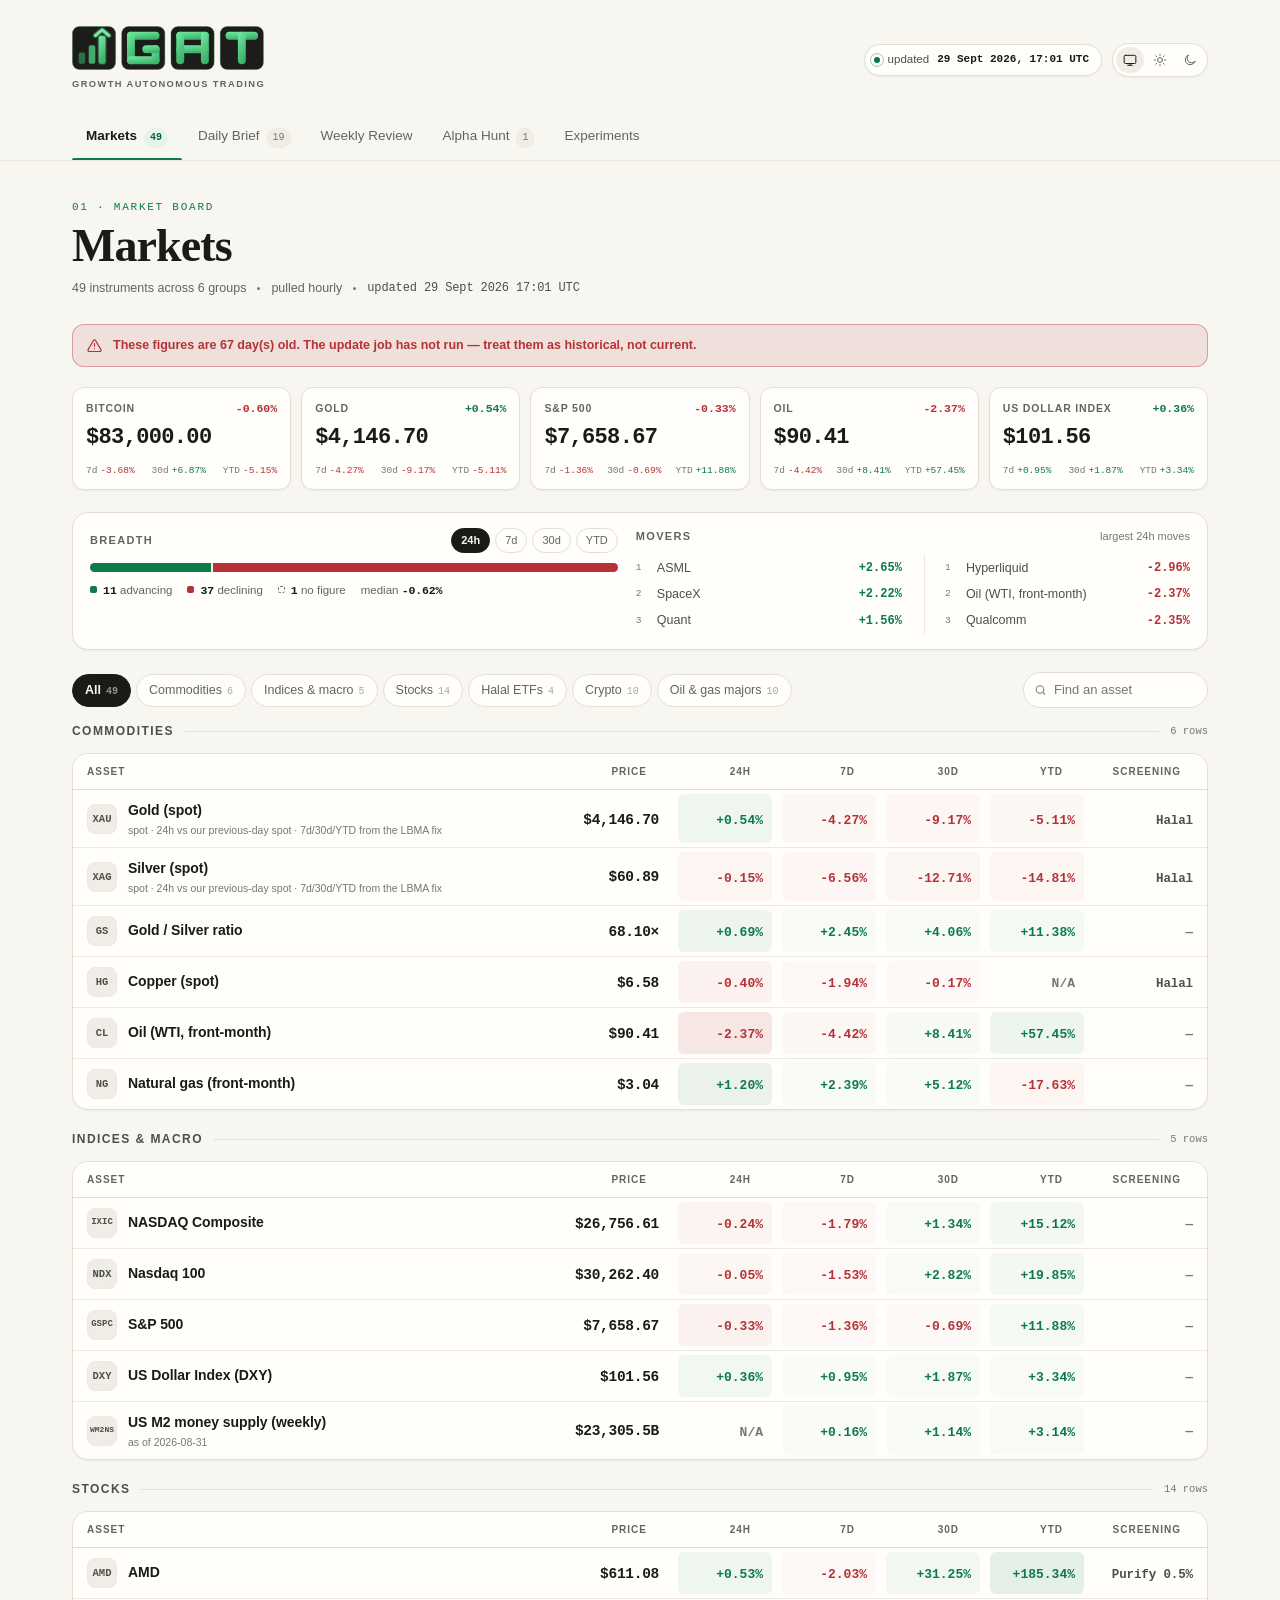
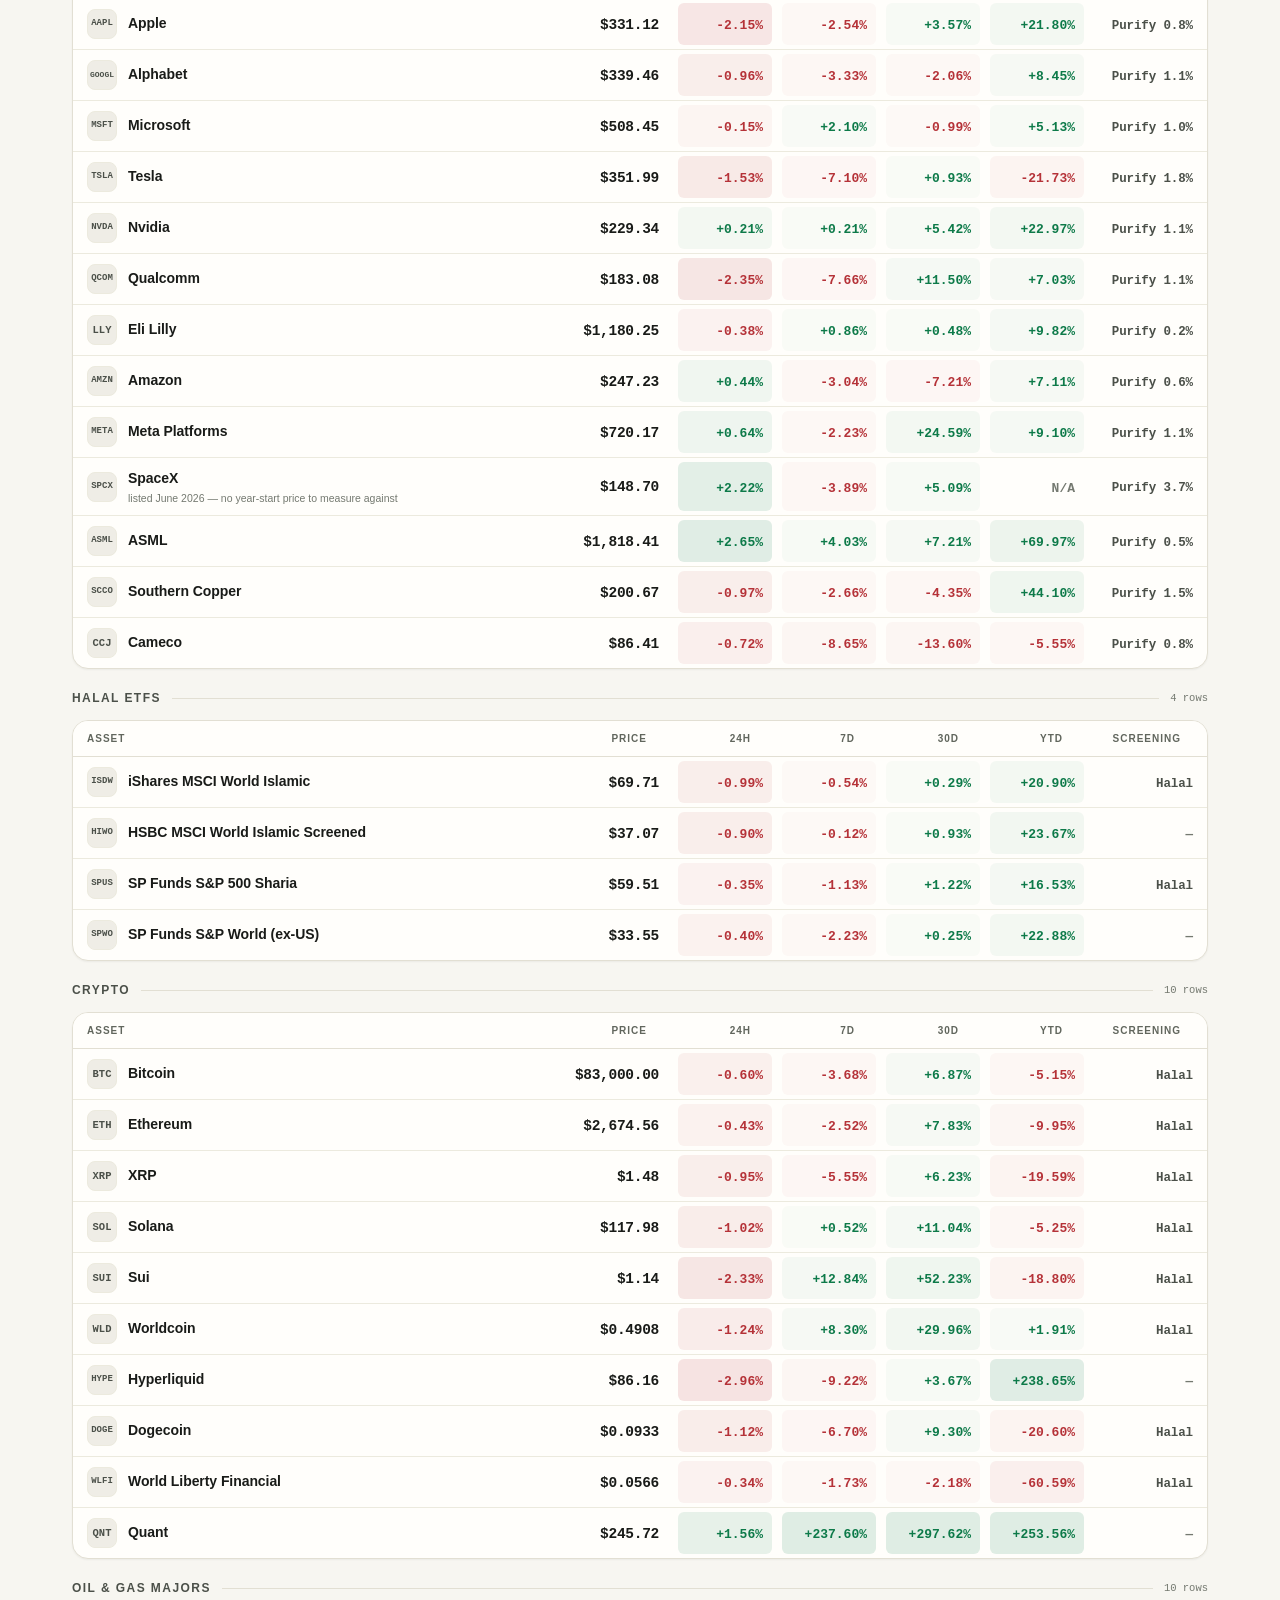
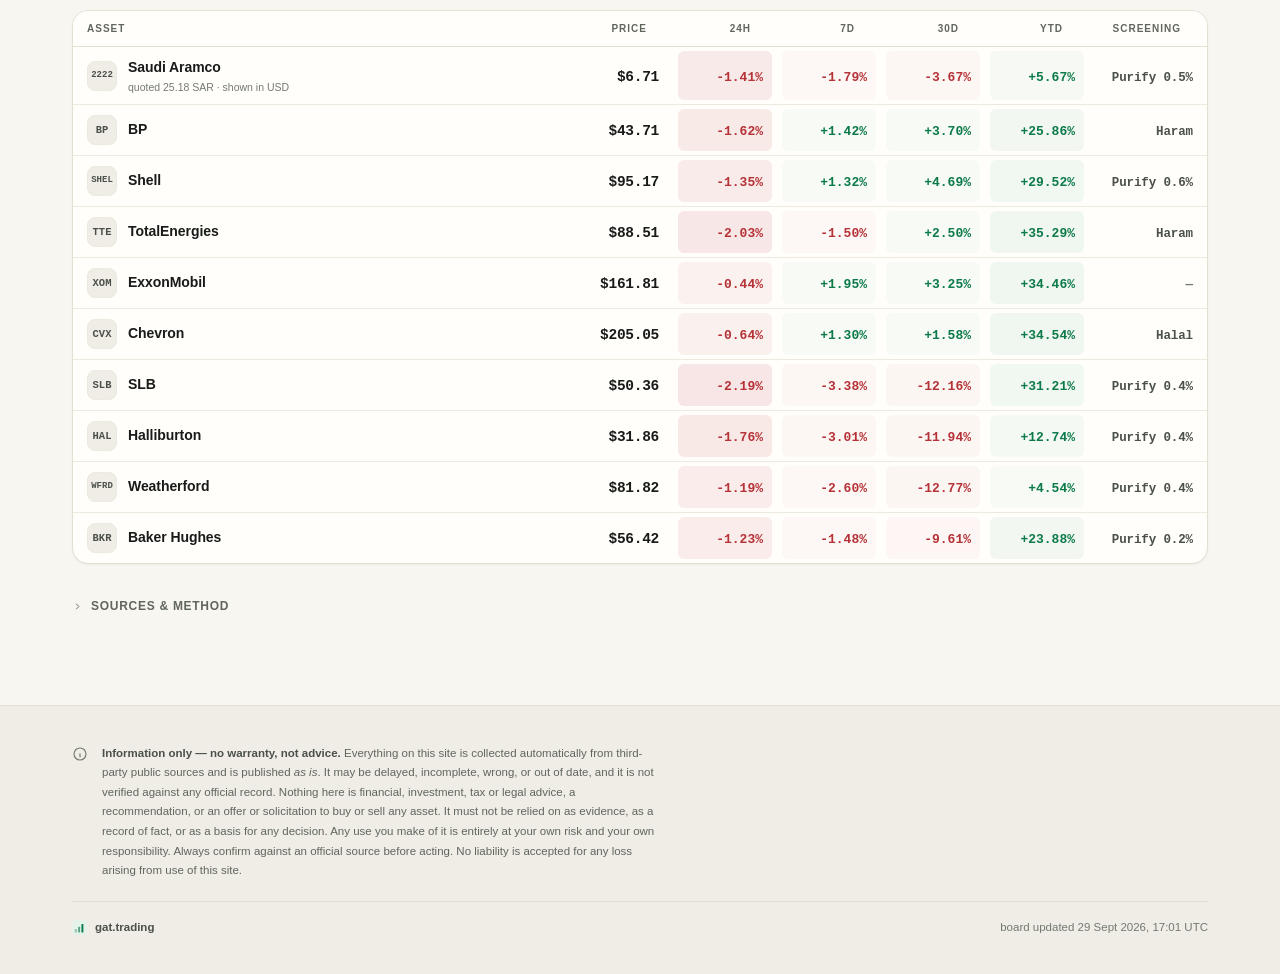
==== index.html @ 2ac8aca0 "markets notes: fund-row bullet served from the screening document; app.js v24" ====
<!doctype html>
<html lang="en">
<head>
<meta charset="utf-8">
<meta name="viewport" content="width=device-width, initial-scale=1, viewport-fit=cover">
<title>gat.trading — Growth Autonomous Trading</title>
<meta name="description" content="Asset prices updated hourly, a daily market brief, a weekly review, a counted alpha hunt, and two paper-money experiments watched weekly.">
<meta name="color-scheme" content="light dark">
<meta name="theme-color" content="#f7f6f1" media="(prefers-color-scheme: light)">
<meta name="theme-color" content="#0b0d0c" media="(prefers-color-scheme: dark)">
<meta name="apple-mobile-web-app-capable" content="yes">
<meta name="apple-mobile-web-app-title" content="gat.trading">
<meta name="apple-mobile-web-app-status-bar-style" content="black-translucent">
<link rel="icon" href="data:image/svg+xml,<svg xmlns='http://www.w3.org/2000/svg' viewBox='0 0 100 100'><rect width='100' height='100' rx='22' fill='%230d7a4a'/><rect x='20' y='58' width='14' height='26' rx='4' fill='white' opacity='.45'/><rect x='43' y='42' width='14' height='42' rx='4' fill='white' opacity='.7'/><rect x='66' y='24' width='14' height='60' rx='4' fill='white'/></svg>">
<link rel="stylesheet" href="assets/style.css?v=21">
</head>
<body>

<header class="mast shell">
  <div class="mastrow">
    <div class="lockup">
    <!-- GAT mark. Inline SVG so it stays sharp at any density and adds no request. -->
    <svg class="logo" viewBox="0 0 436 100" role="img" aria-label="GAT" focusable="false">
      <defs>
        <linearGradient id="gatg" x1="0" y1="0" x2="0.35" y2="1">
          <stop offset="0"   stop-color="#74EBA1"/>
          <stop offset="1"   stop-color="#3CB16A"/>
        </linearGradient>
        <filter id="gatglow" x="-60%" y="-60%" width="220%" height="220%">
          <feGaussianBlur stdDeviation="2.6" result="b"/>
          <feMerge><feMergeNode in="b"/><feMergeNode in="SourceGraphic"/></feMerge>
        </filter>
      </defs>

      <!-- tile 1 — ascending bars breaking out -->
      <g transform="translate(0,0)">
        <rect class="tile" x="1" y="1" width="98" height="98" rx="16"/>
        <rect x="15" y="60" width="15" height="26" rx="4" fill="#2E6E47"/>
        <rect x="38" y="44" width="15" height="42" rx="4" fill="#43A96C"/>
        <rect x="61" y="23" width="15" height="63" rx="4" fill="url(#gatg)" filter="url(#gatglow)"/>
        <path d="M53 22 L68.5 8.5 L84 22" fill="none" stroke="#74EBA1" stroke-width="6.5"
              stroke-linecap="round" stroke-linejoin="round" filter="url(#gatglow)"/>
      </g>

      <!-- G -->
      <g transform="translate(112,0)" fill="url(#gatg)">
        <rect class="tile" x="1" y="1" width="98" height="98" rx="16"/>
        <rect x="13" y="13" width="74" height="18" rx="9"/>
        <rect x="13" y="13" width="18" height="74" rx="9"/>
        <rect x="13" y="69" width="74" height="18" rx="9"/>
        <rect x="69" y="44" width="18" height="43" rx="9"/>
        <rect x="48" y="44" width="39" height="18" rx="9"/>
      </g>

      <!-- A -->
      <g transform="translate(224,0)" fill="url(#gatg)">
        <rect class="tile" x="1" y="1" width="98" height="98" rx="16"/>
        <rect x="13" y="13" width="74" height="18" rx="9"/>
        <rect x="13" y="44" width="74" height="18" rx="9"/>
        <rect x="13" y="13" width="18" height="74" rx="9"/>
        <rect x="69" y="13" width="18" height="74" rx="9"/>
      </g>

      <!-- T -->
      <g transform="translate(336,0)" fill="url(#gatg)">
        <rect class="tile" x="1" y="1" width="98" height="98" rx="16"/>
        <rect x="13" y="13" width="74" height="18" rx="9"/>
        <rect x="41" y="13" width="18" height="74" rx="9"/>
      </g>
    </svg>
      <div class="tagline">Growth Autonomous Trading</div>
    </div>
    <div class="mastright">
      <div class="folio"><span class="pulse"></span><span class="fl-x">updated</span> <b id="folio">loading…</b></div>
      <div class="themer" role="group" aria-label="Colour theme">
        <button id="th-auto" aria-pressed="true" title="Match system">
          <svg viewBox="0 0 24 24"><rect x="2" y="4" width="20" height="14" rx="2"/><path d="M8 21h8M12 18v3"/></svg><span class="sr">Automatic</span></button>
        <button id="th-light" aria-pressed="false" title="Light">
          <svg viewBox="0 0 24 24"><circle cx="12" cy="12" r="4.2"/><path d="M12 2v2M12 20v2M4.9 4.9l1.4 1.4M17.7 17.7l1.4 1.4M2 12h2M20 12h2M4.9 19.1l1.4-1.4M17.7 6.3l1.4-1.4"/></svg><span class="sr">Light</span></button>
        <button id="th-dark" aria-pressed="false" title="Dark">
          <svg viewBox="0 0 24 24"><path d="M20.5 14.6A8.6 8.6 0 1 1 9.4 3.5a6.9 6.9 0 0 0 11.1 11.1Z"/></svg><span class="sr">Dark</span></button>
      </div>
    </div>
  </div>
</header>

<div class="navwrap">
  <nav class="shell tabs" role="tablist" aria-label="Sections">
    <span class="ink" aria-hidden="true"></span>
    <button class="tab" role="tab" aria-selected="true"  aria-controls="p-markets" data-p="markets" id="tab-markets">Markets <span class="k" id="k-markets"></span></button>
    <button class="tab" role="tab" aria-selected="false" aria-controls="p-brief"   data-p="brief"   id="tab-brief">Daily Brief <span class="k" id="k-brief"></span></button>
    <button class="tab" role="tab" aria-selected="false" aria-controls="p-weekly"  data-p="weekly"  id="tab-weekly">Weekly Review <span class="k" id="k-weekly"></span></button>
    <button class="tab" role="tab" aria-selected="false" aria-controls="p-alpha"   data-p="alpha"   id="tab-alpha">Alpha Hunt <span class="k" id="k-alpha"></span></button>
    <button class="tab" role="tab" aria-selected="false" aria-controls="p-experiments" data-p="experiments" id="tab-experiments">Experiments <span class="k" id="k-experiments"></span></button>
  </nav>
</div>

<main class="shell">

  <!-- ============ MARKETS ============ -->
  <section class="panel on" id="p-markets" role="tabpanel" aria-labelledby="tab-markets" tabindex="0">
    <div class="phead">
      <div class="no">01 · MARKET BOARD</div>
      <h1>Markets</h1>
      <div class="psub" id="mk-sub"></div>
    </div>
    <div id="status" class="status">Loading market data…</div>
    <div id="mk-vintage"></div>
    <div class="tape" id="mk-tape"></div>
    <div id="mk-breadth"></div>
    <div class="controls" id="mk-controls"></div>
    <div id="mk-tables"></div>

    <details class="notes">
      <summary><svg viewBox="0 0 24 24"><path d="m9 6 6 6-6 6"/></svg>Sources &amp; method</summary>
      <div class="nbody">
      <ul>
        <li><b>How it works.</b> Prices are pulled every hour by a scheduled job and stored. This page reads that stored file — it never calls a price API itself, so it costs nothing to visit and behaves the same at any level of traffic.</li>
        <li><b>Crypto</b> — CoinGecko. <b>Equities, ETFs, indices, DXY, oil &amp; gas</b> — Yahoo Finance; London-listed funds are quoted from their USD lines. <b>Gold, silver, copper</b> — live spot, with gold and silver history from the LBMA official benchmark fixes. <b>US M2</b> — the St.&nbsp;Louis Fed (FRED).</li>
        <li><b>Oil and natural gas</b> are front-month futures. There is no free spot feed for either, and the front-month contract is the price the market actually quotes.</li>
        <li><b>US M2</b> is published weekly and in arrears, so its date is older than the rest of the table and it has no 24h figure. Its changes are measured from the publication date, not from today.</li>
        <li><b>N/A</b> means a figure genuinely cannot be computed yet — not zero. Copper has no free spot history, so its changes fill in as days accumulate. SpaceX listed in June 2026, so it has no year-start price to measure against.</li>
        <li>Percentages come from each source's own history where it exists, so a missed day never distorts a number.</li>
      </ul>
      </div>
    </details>
  </section>

  <!-- ============ DAILY BRIEF ============ -->
  <section class="panel" id="p-brief" role="tabpanel" aria-labelledby="tab-brief" tabindex="0">
    <div class="phead">
      <div class="no">02 · EDITED FOR CONSEQUENCE</div>
      <h1>Daily Brief</h1>
      <div class="psub" id="br-sub"></div>
    </div>
    <div id="briefstatus" class="status">Loading brief…</div>
    <div id="br-stale"></div>
    <div id="br-empty"></div>
    <div id="br-main" hidden>
      <article class="feature" id="br-feature"></article>
      <div class="bgrid">
        <aside class="toc" id="br-toc" aria-label="Sections in this brief"></aside>
        <div id="br-body"></div>
      </div>
    </div>
  </section>

  <!-- ============ WEEKLY REVIEW ============ -->
  <section class="panel" id="p-weekly" role="tabpanel" aria-labelledby="tab-weekly" tabindex="0">
    <div class="phead">
      <div class="no">03 · FROZEN BEFORE, SCORED AFTER</div>
      <h1>Weekly Review</h1>
      <div class="psub" id="wk-sub"></div>
    </div>
    <div id="weeklystatus" class="status">Loading weekly review…</div>
    <div id="wk-notice"></div>
    <div id="wk-empty"></div>
    <div id="wk-mflow-alt"></div>
    <div id="wk-main" hidden>
      <div id="wk-lede"></div>
      <div id="wk-mflow"></div>
      <div class="stitle"><h2>The record</h2><span class="rule"></span><span class="tag">scored by script, never by hand</span></div>
      <div class="record" id="wk-record"></div>
      <div id="wk-calflag"></div>
      <div class="stitle"><h2>Seven instruments</h2><span class="rule"></span><span class="tag" id="wk-astag"></span></div>
      <div class="acards" id="wk-cards"></div>
      <div id="wk-coh"></div>
      <section class="legend">
        <h2>The seven states</h2>
        <div class="legrows" id="wk-legend"></div>
        <p class="legfoot">These describe the market's state, not a portfolio position. Every number on this tab is produced by a deterministic script from frozen, backtested parameters; the written commentary explains those numbers and may never change them. Forecasts are stored before the period they cover and scored after it by script — the record above includes every call, and a declined read is never free.</p>
      </section>
    </div>
  </section>

  <!-- ============ ALPHA HUNT ============ -->
  <section class="panel" id="p-alpha" role="tabpanel" aria-labelledby="tab-alpha" tabindex="0">
    <div class="phead">
      <div class="no">04 · APPEND-ONLY REGISTER</div>
      <h1>Alpha Hunt</h1>
      <div class="psub" id="al-sub"></div>
    </div>
    <div id="alphastatus" class="status">Loading alpha hunt…</div>
    <div id="al-stale"></div>
    <div id="al-empty-state"></div>
    <div id="al-main" hidden>
      <div class="stitle"><h2>The count</h2><span class="rule"></span><span class="tag">counts, never rates</span></div>
      <div class="ledger" id="al-ledger"></div>
      <div id="al-statement"></div>
      <div id="al-empty"></div>
      <div id="al-calls"></div>
      <div class="stitle"><h2>How the hunt works</h2><span class="rule"></span></div>
      <div class="principles">
        <div class="pr">
          <h4><svg viewBox="0 0 24 24"><path d="M12 3 3 7.5v5c0 4.6 3.8 8.4 9 9.5 5.2-1.1 9-4.9 9-9.5v-5Z"/><path d="m9 12 2 2 4-4"/></svg>One way to be wrong</h4>
          <p>A call is a disagreement with a stated, cited consensus — and it is born with the one observable that would prove it wrong, written down before anyone knows the answer.</p>
        </div>
        <div class="pr">
          <h4><svg viewBox="0 0 24 24"><path d="M4 5h11l5 5v9a1 1 0 0 1-1 1H4a1 1 0 0 1-1-1V6a1 1 0 0 1 1-1Z"/><path d="M14 5v5h5M7 14h8M7 17h5"/></svg>Never edited</h4>
          <p>Reviews append to the trail every week; a published call's consensus, disagreement, kill condition and arrival marker are never edited. Status judges the idea, not the price: a call can strengthen while its instrument falls.</p>
        </div>
        <div class="pr">
          <h4><svg viewBox="0 0 24 24"><path d="M5 20V9M12 20V4M19 20v-7"/><path d="M3 20h18"/></svg>Counts, never rates</h4>
          <p>With a handful of calls a year, a quoted accuracy figure would be noise wearing a uniform — so this tab refuses to print one. The record above is counts, never rates, by design. No percentage appears here.</p>
        </div>
      </div>
      <section class="legend">
        <h2>The five statuses</h2>
        <div class="legrows" id="al-legend"></div>
      </section>
    </div>
  </section>

  <!-- ============ EXPERIMENTS ============ -->
  <section class="panel" id="p-experiments" role="tabpanel" aria-labelledby="tab-experiments" tabindex="0">
    <div class="phead">
      <div class="no">05 · TWO EXPERIMENTS, WATCHED WEEKLY</div>
      <h1>Experiments</h1>
      <div class="psub" id="ex-sub"></div>
    </div>

    <div class="xtabs" role="tablist" aria-label="Experiments sections">
      <button class="xtab" role="tab" aria-selected="true"  data-x="status">Status</button>
      <button class="xtab" role="tab" aria-selected="false" data-x="mgat">MGAT Alpha — Weekly</button>
      <button class="xtab" role="tab" aria-selected="false" data-x="hades">Hades Trading — Weekly</button>
    </div>

    <div class="xpane on" id="x-status" role="tabpanel">
      <p class="xintro">Two paper-money experiments, run unattended. This sub-tab is a glance, not a
      report — the weekly sub-tabs carry the detail.</p>
      <div id="exstatus" class="status">Loading status…</div>
      <div id="ex-status-stale"></div>
      <div id="ex-status-empty"></div>
      <div id="ex-status-cards" class="exgrid"></div>
      <div id="ex-status-note"></div>
    </div>

    <div class="xpane" id="x-mgat" role="tabpanel">
      <div id="exmgatstatus" class="status">Loading weekly…</div>
      <div id="ex-mgat-stale"></div>
      <div id="ex-mgat-empty"></div>
      <div id="ex-mgat-main" hidden></div>
    </div>

    <div class="xpane" id="x-hades" role="tabpanel">
      <div id="exhadesstatus" class="status">Loading weekly…</div>
      <div id="ex-hades-stale"></div>
      <div id="ex-hades-empty"></div>
      <div id="ex-hades-main" hidden></div>
    </div>
  </section>

</main>

<footer>
  <div class="shell footin">
    <div class="discl">
      <svg viewBox="0 0 24 24"><circle cx="12" cy="12" r="9"/><path d="M12 8h.01M11 12h1v4h1"/></svg>
      <p class="disclaimer">
        <b>Information only — no warranty, not advice.</b>
        Everything on this site is collected automatically from third-party public sources and is
        published <i>as is</i>. It may be delayed, incomplete, wrong, or out of date, and it is not
        verified against any official record. Nothing here is financial, investment, tax or legal
        advice, a recommendation, or an offer or solicitation to buy or sell any asset. It must not
        be relied on as evidence, as a record of fact, or as a basis for any decision. Any use you
        make of it is entirely at your own risk and your own responsibility. Always confirm against
        an official source before acting. No liability is accepted for any loss arising from use of
        this site.
      </p>
    </div>
    <div class="footline">
      <span class="b">
        <svg viewBox="0 0 100 100"><rect width="100" height="100" rx="24" fill="var(--wash)"/><rect x="19" y="60" width="13" height="24" rx="4" fill="var(--brand)" opacity=".4"/><rect x="41" y="45" width="13" height="39" rx="4" fill="var(--brand)" opacity=".65"/><rect x="63" y="26" width="13" height="58" rx="4" fill="var(--brand)"/></svg>
        gat.trading
      </span>
      <span id="foot-meta"></span>
    </div>
  </div>
</footer>

<script src="assets/app.js?v=24"></script>
</body>
</html>
---- assets/style.css ----
/* ============================================================
   gat.trading — stylesheet (Fable redesign, applied 2026-08-22)
   System fonts, inline SVG, no network. Warm ledger paper in light,
   deep green-black in dark; the theme switch on the masthead adds a
   data-theme attribute on <html>, otherwise the system setting rules.
   ============================================================ */

:root {
  color-scheme: light dark;
  --sans: ui-sans-serif, -apple-system, BlinkMacSystemFont, "Segoe UI", Inter, "Helvetica Neue", Arial, sans-serif;
  --serif: "Iowan Old Style", Charter, "Palatino Linotype", Palatino, Georgia, "Source Serif 4", serif;
  --mono: ui-monospace, "SF Mono", "JetBrains Mono", Menlo, Consolas, monospace;

  /* light — warm ledger paper */
  --bg: #f7f6f1;
  --bg2: #efede6;
  --card: #fffefb;
  --card2: #faf9f4;
  --line: #e2dfd3;
  --hair: #eceade;
  --ink: #191b18;
  --ink2: #4b5049;
  --mut: #61665d;
  --faint: #747970;

  --brand: #0d7a4a;
  --brand2: #0a5e39;
  --wash: #e6f3eb;

  --up: #0d7a49;   --upw: rgba(13,122,73,.11);
  --dn: #b53238;   --dnw: rgba(181,50,56,.11);
  --amber: #99650f; --amberw: #f6edd9;
  --violet: #5a4bad; --violetw: #eeebf9;
  --blue: #1f5f9e;  --bluew: #e6f0f9;
  --gold: #8a6a12;  --goldw: #f7f0d8;

  --sh1: 0 1px 2px rgba(25,27,24,.05);
  --sh2: 0 2px 5px rgba(25,27,24,.05), 0 12px 30px -16px rgba(25,27,24,.18);

  --rs: 8px; --rm: 12px; --rl: 16px;
  --pad: clamp(16px, 4vw, 32px);
  --shell: 1200px;
}

@media (prefers-color-scheme: dark) {
  :root:not([data-theme="light"]) {
    --bg: #0b0d0c; --bg2: #0f1210; --card: #141816; --card2: #181c1a;
    --line: #262b27; --hair: #1d221f;
    --ink: #e8ece9; --ink2: #b3bab4; --mut: #8e968f; --faint: #7c847d;
    --brand: #55d896; --brand2: #7ce4b1; --wash: rgba(85,216,150,.12);
    --up: #4bd894; --upw: rgba(75,216,148,.13);
    --dn: #ff7c81; --dnw: rgba(255,124,129,.13);
    --amber: #f0b565; --amberw: rgba(240,181,101,.13);
    --violet: #a99cf5; --violetw: rgba(169,156,245,.13);
    --blue: #74b6f0; --bluew: rgba(116,182,240,.13);
    --gold: #e3c268; --goldw: rgba(227,194,104,.13);
    --sh1: 0 1px 2px rgba(0,0,0,.4);
    --sh2: 0 2px 5px rgba(0,0,0,.35), 0 14px 34px -18px rgba(0,0,0,.75);
  }
}
:root[data-theme="dark"] {
  --bg: #0b0d0c; --bg2: #0f1210; --card: #141816; --card2: #181c1a;
  --line: #262b27; --hair: #1d221f;
  --ink: #e8ece9; --ink2: #b3bab4; --mut: #8e968f; --faint: #7c847d;
  --brand: #55d896; --brand2: #7ce4b1; --wash: rgba(85,216,150,.12);
  --up: #4bd894; --upw: rgba(75,216,148,.13);
  --dn: #ff7c81; --dnw: rgba(255,124,129,.13);
  --amber: #f0b565; --amberw: rgba(240,181,101,.13);
  --violet: #a99cf5; --violetw: rgba(169,156,245,.13);
  --blue: #74b6f0; --bluew: rgba(116,182,240,.13);
  --gold: #e3c268; --goldw: rgba(227,194,104,.13);
  --sh1: 0 1px 2px rgba(0,0,0,.4);
  --sh2: 0 2px 5px rgba(0,0,0,.35), 0 14px 34px -18px rgba(0,0,0,.75);
}

*, *::before, *::after { box-sizing: border-box; }
html { -webkit-text-size-adjust: 100%; }
body {
  margin: 0; background: var(--bg); color: var(--ink);
  font-family: var(--sans); font-size: 15px; line-height: 1.55;
  -webkit-font-smoothing: antialiased; text-rendering: optimizeLegibility;
  overflow-x: hidden;
}
h1,h2,h3,h4,p,ul,ol,figure { margin: 0; }
ul { padding: 0; list-style: none; }
button { font: inherit; color: inherit; background: none; border: 0; cursor: pointer; }
a { color: inherit; }
svg { display: block; }
:focus-visible { outline: 2px solid var(--brand); outline-offset: 2px; border-radius: 4px; }

.num { font-family: var(--mono); font-variant-numeric: tabular-nums; letter-spacing: -.01em; }
.up { color: var(--up); } .dn { color: var(--dn); }
.flat { color: var(--faint); } .na { color: var(--faint); }
.sr { position:absolute; width:1px; height:1px; margin:-1px; padding:0; overflow:hidden; clip:rect(0 0 0 0); white-space:nowrap; border:0; }
.shell { max-width: var(--shell); margin-inline: auto; padding-inline: var(--pad); }

.eyebrow { font-size: 10.5px; font-weight: 660; letter-spacing: .14em; text-transform: uppercase; color: var(--mut); }

/* ---- masthead ---- */
.mast { padding-top: clamp(16px, 3vw, 26px); }
.mastrow { display: flex; align-items: center; justify-content: space-between; gap: 14px; flex-wrap: wrap; }
.lockup { display: flex; align-items: center; gap: 12px; }
.mark { width: 40px; height: 40px; border-radius: 11px; flex: none; }
.word { font-size: clamp(20px, 3.4vw, 25px); font-weight: 700; letter-spacing: .01em; line-height: 1; }
.word i { font-style: normal; color: var(--brand); }
.word span { color: var(--faint); font-weight: 400; }
.tagline { margin-top: 4px; font-size: 9.5px; font-weight: 620; letter-spacing: .19em; text-transform: uppercase; color: var(--mut); }
.mastright { display: flex; align-items: center; gap: 10px; }
.folio {
  display: inline-flex; align-items: center; gap: 8px; padding: 6px 12px 6px 9px;
  border-radius: 999px; background: var(--card); border: 1px solid var(--line);
  box-shadow: var(--sh1); font-size: 11.5px; color: var(--ink2); white-space: nowrap;
}
.folio b { font-family: var(--mono); font-weight: 600; font-size: 11px; color: var(--ink); }
.pulse { width: 6px; height: 6px; border-radius: 50%; background: var(--brand); position: relative; flex: none; }
.pulse::after { content:""; position:absolute; inset:-4px; border-radius:50%; border:1px solid var(--brand); opacity:.4; animation: pw 2.8s ease-out infinite; }
@keyframes pw { 0% { transform: scale(.6); opacity:.5 } 70%,100% { transform: scale(1.5); opacity:0 } }
.themer { display: inline-flex; padding: 3px; gap: 2px; border-radius: 999px; background: var(--card); border: 1px solid var(--line); box-shadow: var(--sh1); }
.themer button { width: 28px; height: 26px; border-radius: 999px; display: grid; place-items: center; color: var(--mut); }
.themer button:hover { color: var(--ink); }
.themer button[aria-pressed="true"] { background: var(--bg2); color: var(--ink); }
.themer svg { width: 14px; height: 14px; stroke: currentColor; fill: none; stroke-width: 1.7; stroke-linecap: round; stroke-linejoin: round; }
@media (max-width: 560px) { .folio .fl-x { display: none; } }

/* ---- tabs ---- */
.navwrap {
  position: sticky; top: 0; z-index: 40; margin-top: clamp(12px, 2.4vw, 20px);
  background: color-mix(in srgb, var(--bg) 86%, transparent);
  -webkit-backdrop-filter: saturate(150%) blur(13px); backdrop-filter: saturate(150%) blur(13px);
  border-bottom: 1px solid var(--hair);
}
.tabs { position: relative; display: flex; gap: 2px; overflow-x: auto; scrollbar-width: none; padding-top: 4px; }
.tabs::-webkit-scrollbar { display: none; }
.tab {
  flex: none; position: relative; padding: 9px 14px 12px; border-radius: var(--rs);
  font-size: 13.5px; font-weight: 540; color: var(--mut); white-space: nowrap;
  display: inline-flex; align-items: baseline; gap: 7px; transition: color .16s;
}
.tab:hover { color: var(--ink2); }
.tab[aria-selected="true"] { color: var(--ink); font-weight: 650; }
.tab .k {
  font-family: var(--mono); font-size: 10px; color: var(--faint);
  padding: 1px 5px; border-radius: 999px; background: var(--bg2); border: 1px solid var(--hair);
}
.tab[aria-selected="true"] .k { color: var(--brand2); background: var(--wash); border-color: transparent; }
.ink { position: absolute; bottom: 0; left: 0; width: 0; height: 2px; border-radius: 2px 2px 0 0; background: var(--brand); transition: transform .3s cubic-bezier(.2,.8,.25,1), width .3s cubic-bezier(.2,.8,.25,1); }

/* ---- panels / page heads ---- */
main { padding-block: clamp(22px, 4vw, 38px) 0; }
.panel { display: none; }
.panel.on { display: block; animation: fadein .3s cubic-bezier(.2,.8,.25,1); }
@keyframes fadein { from { opacity: 0; transform: translateY(6px) } to { opacity: 1; transform: none } }

.phead { margin-bottom: clamp(18px, 3vw, 26px); }
.phead .no { font-family: var(--mono); font-size: 11px; color: var(--brand); letter-spacing: .16em; }
.phead h1 { font-family: var(--serif); font-weight: 560; font-size: clamp(30px, 5.4vw, 46px); line-height: 1.04; letter-spacing: -.02em; margin-top: 6px; }
.psub { margin-top: 9px; display: flex; flex-wrap: wrap; align-items: center; gap: 6px 11px; font-size: 12.5px; color: var(--mut); }
.psub .sep { width: 3px; height: 3px; border-radius: 50%; background: var(--faint); }
.psub .num { font-size: 12px; color: var(--ink2); }

.card { background: var(--card); border: 1px solid var(--line); border-radius: var(--rl); box-shadow: var(--sh1); }
.stitle { display: flex; align-items: center; gap: 11px; margin: 0 0 12px; }
.stitle h2 { font-size: 12px; font-weight: 680; letter-spacing: .12em; text-transform: uppercase; color: var(--ink2); white-space: nowrap; }
.stitle .rule { flex: 1; height: 1px; background: var(--line); }
.stitle .tag { font-family: var(--mono); font-size: 10.5px; color: var(--faint); text-align: right; }

.notice {
  display: flex; gap: 11px; align-items: flex-start; padding: 11px 14px; margin-bottom: 20px;
  border-radius: var(--rm); background: var(--amberw);
  border: 1px solid color-mix(in srgb, var(--amber) 26%, transparent);
  font-size: 12.5px; color: var(--ink2); line-height: 1.55;
}
.notice svg { width: 15px; height: 15px; flex: none; margin-top: 2px; stroke: var(--amber); fill: none; stroke-width: 1.8; stroke-linecap: round; }
.notice b { color: var(--ink); font-weight: 620; }

/* ---- markets: tape ---- */
.tape { display: grid; grid-template-columns: repeat(5, minmax(0,1fr)); gap: 10px; margin-bottom: 22px; }
@media (max-width: 1040px) { .tape { grid-template-columns: repeat(3, minmax(0,1fr)); } }
@media (max-width: 700px) {
  .tape { grid-template-columns: none; grid-auto-flow: column; grid-auto-columns: 62%; overflow-x: auto; scroll-snap-type: x mandatory; margin-inline: calc(var(--pad) * -1); padding-inline: var(--pad); scrollbar-width: none; }
  .tape::-webkit-scrollbar { display: none; }
  .tp { scroll-snap-align: start; }
}
.tp {
  background: var(--card); border: 1px solid var(--line); border-radius: var(--rm);
  padding: 12px 13px 10px; box-shadow: var(--sh1);
  transition: transform .2s cubic-bezier(.2,.8,.25,1), box-shadow .2s, border-color .2s;
}
.tp:hover { transform: translateY(-2px); box-shadow: var(--sh2); border-color: color-mix(in srgb, var(--line) 45%, var(--brand)); }
.tp-r { display: flex; align-items: baseline; justify-content: space-between; gap: 8px; }
.tp-n { font-size: 10.5px; font-weight: 650; letter-spacing: .08em; text-transform: uppercase; color: var(--mut); }
.tp-d { font-family: var(--mono); font-size: 11.5px; font-weight: 600; }
.tp-p { font-family: var(--mono); font-size: clamp(18px, 2.4vw, 22px); font-weight: 600; letter-spacing: -.03em; margin-top: 3px; }
.tp-x { display: flex; justify-content: space-between; margin-top: 3px; font-size: 8.5px; letter-spacing: .06em; color: var(--faint); text-transform: uppercase; }

/* ---- markets: breadth ---- */
.breadth {
  display: grid; grid-template-columns: minmax(0,1fr) minmax(0,1.05fr); gap: 18px; align-items: start;
  background: var(--card); border: 1px solid var(--line); border-radius: var(--rl);
  padding: 15px 17px; box-shadow: var(--sh1); margin-bottom: 22px;
}
@media (max-width: 860px) { .breadth { grid-template-columns: 1fr; gap: 18px; } }
.brh { display: flex; align-items: center; justify-content: space-between; gap: 10px; margin-bottom: 10px; flex-wrap: wrap; }
.brt { font-size: 11px; font-weight: 670; letter-spacing: .12em; text-transform: uppercase; color: var(--mut); }
.brbar { display: flex; height: 9px; border-radius: 999px; overflow: hidden; gap: 2px; background: var(--bg2); }
.brseg { min-width: 3px; transition: flex-grow .45s cubic-bezier(.2,.8,.25,1); }
.brseg.g { background: var(--up); } .brseg.f { background: var(--faint); opacity: .5; } .brseg.r { background: var(--dn); }
.brkey { display: flex; gap: 15px; margin-top: 10px; font-size: 11.5px; color: var(--mut); flex-wrap: wrap; }
.brkey i { width: 7px; height: 7px; border-radius: 2px; display: inline-block; margin-right: 6px; vertical-align: 1px; }
.brkey b { font-family: var(--mono); font-weight: 600; color: var(--ink); }
.movers { display: grid; grid-template-columns: 1fr 1fr; gap: 4px 22px; }
@media (max-width: 460px) { .movers { grid-template-columns: 1fr; } }
.mvc + .mvc { border-left: 1px solid var(--hair); padding-left: 20px; }
@media (max-width: 460px) { .mvc + .mvc { border-left: 0; padding-left: 0; border-top: 1px solid var(--hair); padding-top: 6px; margin-top: 4px; } }
.mv { display: flex; align-items: center; gap: 9px; padding: 3.5px 0; font-size: 12.5px; min-width: 0; }
.mv .r { font-family: var(--mono); font-size: 9.5px; color: var(--faint); width: 12px; flex: none; }
.mv .n { flex: 1; min-width: 0; overflow: hidden; text-overflow: ellipsis; white-space: nowrap; color: var(--ink2); }
.mv .v { font-family: var(--mono); font-size: 12px; font-weight: 600; flex: none; }

/* ---- markets: controls ---- */
.controls { display: flex; align-items: center; gap: 10px; flex-wrap: wrap; margin-bottom: 14px; }
.chips { display: flex; gap: 5px; flex-wrap: wrap; }
.chip {
  padding: 6px 12px; border-radius: 999px; font-size: 12.5px; font-weight: 520;
  color: var(--mut); border: 1px solid var(--line); background: var(--card);
  transition: all .15s; white-space: nowrap;
}
.chip:hover { color: var(--ink); border-color: var(--faint); }
.chip[aria-pressed="true"] { background: var(--ink); color: var(--bg); border-color: var(--ink); font-weight: 600; }
.chip .c { font-family: var(--mono); font-size: 10px; opacity: .55; margin-left: 5px; }
.chip.sm { padding: 3px 9px; font-size: 11px; }
.search { position: relative; margin-left: auto; }
.search input {
  font: inherit; font-size: 13px; width: 185px; padding: 7px 11px 7px 30px;
  border-radius: 999px; border: 1px solid var(--line); background: var(--card); color: var(--ink);
  transition: border-color .15s, width .2s;
}
.search input::placeholder { color: var(--faint); }
.search input:focus { outline: none; border-color: var(--brand); width: 215px; }
.search svg { position: absolute; left: 11px; top: 50%; transform: translateY(-50%); width: 13px; height: 13px; stroke: var(--faint); fill: none; stroke-width: 1.9; }
@media (max-width: 640px) { .search { margin-left: 0; width: 100%; } .search input, .search input:focus { width: 100%; } }

/* ---- markets: tables ---- */
.grp { margin-bottom: 20px; }
.twrap { background: var(--card); border: 1px solid var(--line); border-radius: var(--rl); box-shadow: var(--sh1); overflow: clip; }
table.mk { width: 100%; border-collapse: collapse; }
table.mk thead th {
  position: sticky; top: 46px; z-index: 5; background: var(--card);
  font-size: 10px; font-weight: 670; letter-spacing: .1em; text-transform: uppercase;
  color: var(--mut); text-align: right; padding: 10px 14px; white-space: nowrap;
  border-bottom: 1px solid var(--line);
}
table.mk thead th:first-child { text-align: left; }
table.mk thead th.sortable { cursor: pointer; user-select: none; }
table.mk thead th.sortable:hover { color: var(--ink); }
table.mk thead th .arw { display: inline-block; width: 8px; margin-left: 4px; opacity: 0; }
table.mk thead th[aria-sort] { color: var(--ink); }
table.mk thead th[aria-sort] .arw { opacity: 1; }
table.mk tbody tr { border-top: 1px solid var(--hair); transition: background .12s; }
table.mk tbody tr:first-child { border-top: 0; }
table.mk tbody tr:hover { background: var(--card2); }
table.mk td { padding: 10px 14px; vertical-align: middle; }
.aname { display: flex; align-items: center; gap: 11px; min-width: 0; }
.tick {
  flex: none; width: 30px; height: 30px; border-radius: 8px; display: grid; place-items: center;
  font-family: var(--mono); font-size: 9.5px; font-weight: 650;
  background: var(--bg2); color: var(--ink2); border: 1px solid var(--hair);
}
.aname .nm b { font-weight: 560; font-size: 14px; display: block; letter-spacing: -.005em; }
.aname .nm i { font-style: normal; font-size: 10.5px; color: var(--faint); display: block; margin-top: 1px; line-height: 1.35; }
.stmini {
  display: inline-flex; align-items: center; gap: 4px; margin-left: 8px; padding: 1px 7px;
  border-radius: 999px; font-size: 9.5px; font-weight: 650; letter-spacing: .05em;
  text-transform: uppercase; vertical-align: 2px; white-space: nowrap; cursor: pointer; border: 0;
}
.stmini::before { content:""; width: 5px; height: 5px; border-radius: 50%; background: currentColor; }
td.price { text-align: right; }
td.price .v { font-family: var(--mono); font-size: 14.5px; font-weight: 600; letter-spacing: -.02em; }
td.pc { text-align: right; position: relative; }
td.pc .v { font-family: var(--mono); font-size: 13px; font-weight: 550; position: relative; z-index: 1; }
td.pc .tint { position: absolute; inset: 4px 5px; border-radius: 6px; z-index: 0; pointer-events: none; }

@media (max-width: 780px) {
  table.mk, table.mk tbody { display: block; width: 100%; }
  table.mk thead { display: none; }
  table.mk tbody tr {
    display: grid; grid-template-columns: repeat(12, minmax(0,1fr));
    column-gap: 5px; row-gap: 9px; padding: 13px 14px; border-top: 1px solid var(--hair);
  }
  table.mk td { display: block; padding: 0; }
  td.nm2 { grid-column: 1 / 8; }
  td.price { grid-column: 8 / 13; padding-top: 4px; }
  td.price .v { font-size: 15.5px; }
  td.pc { grid-column: span 3; text-align: left; padding: 6px 7px; border-radius: 7px; background: var(--bg2); min-width: 0; }
  td.pc::before { content: attr(data-l); display: block; font-size: 8.5px; letter-spacing: .09em; text-transform: uppercase; color: var(--faint); margin-bottom: 1px; }
  td.pc .tint { display: none; }
  td.pc .v { font-size: 12px; }
  .aname { align-items: flex-start; gap: 9px; }
  .tick { width: 26px; height: 26px; border-radius: 7px; }
  .stmini { display: inline-flex; margin: 3px 0 0; }
}
@media (max-width: 400px) {
  table.mk tbody tr { padding: 12px 11px; column-gap: 4px; }
  td.pc { padding: 5px; } td.pc .v { font-size: 11px; }
}

.notes { margin-top: 24px; }
.notes summary { cursor: pointer; list-style: none; display: inline-flex; align-items: center; gap: 8px; font-size: 12px; font-weight: 620; letter-spacing: .06em; text-transform: uppercase; color: var(--mut); padding: 9px 0; }
.notes summary::-webkit-details-marker { display: none; }
.notes summary:hover { color: var(--ink); }
.notes summary svg { transition: transform .2s; width: 11px; height: 11px; stroke: currentColor; fill: none; stroke-width: 2; }
.notes[open] summary svg { transform: rotate(90deg); }
.notes .nbody { border-left: 2px solid var(--line); padding: 4px 0 4px 18px; margin-top: 4px; display: grid; gap: 11px; max-width: 76ch; }
.notes .nbody p { font-size: 13px; color: var(--ink2); line-height: 1.6; }
.notes .nbody b { color: var(--ink); font-weight: 620; }

/* ---- brief ---- */
.feature {
  position: relative; overflow: hidden; margin-bottom: 26px;
  background: var(--card); border: 1px solid var(--line); border-radius: var(--rl);
  box-shadow: var(--sh2); padding: clamp(20px, 3.6vw, 34px);
}
.feature::before { content:""; position:absolute; left:0; top:0; bottom:0; width:3px; background: linear-gradient(var(--brand), color-mix(in srgb, var(--brand) 15%, transparent)); }
.feature .fk { display: inline-flex; align-items: center; gap: 8px; font-size: 10px; font-weight: 670; letter-spacing: .14em; text-transform: uppercase; color: var(--brand2); margin-bottom: 12px; }
.feature .fk::before { content:""; width: 18px; height: 1px; background: currentColor; }
.feature h2 { font-family: var(--serif); font-weight: 580; font-size: clamp(21px, 3.6vw, 31px); line-height: 1.22; letter-spacing: -.018em; max-width: 30ch; }
.feature .fw { margin-top: 14px; max-width: 62ch; font-size: 14px; line-height: 1.62; color: var(--ink2); }
.feature .fw .lbl { display: block; font-size: 9.5px; font-weight: 670; letter-spacing: .12em; text-transform: uppercase; color: var(--faint); margin-bottom: 3px; }
.feature .srcs { margin-top: 14px; }

.bgrid { display: grid; gap: clamp(22px, 4vw, 44px); grid-template-columns: 185px minmax(0,1fr); align-items: start; max-width: 1010px; }
@media (max-width: 900px) { .bgrid { grid-template-columns: 1fr; gap: 18px; } }
.toc { position: sticky; top: 70px; }
@media (max-width: 900px) {
  .toc { position: static; display: flex; gap: 6px; overflow-x: auto; margin-inline: calc(var(--pad) * -1); padding-inline: var(--pad); padding-bottom: 4px; scrollbar-width: none; }
  .toc::-webkit-scrollbar { display: none; }
}
.toc-h { font-size: 10px; font-weight: 670; letter-spacing: .13em; text-transform: uppercase; color: var(--faint); margin-bottom: 10px; }
@media (max-width: 900px) { .toc-h { display: none; } }
.toc a {
  display: flex; align-items: baseline; gap: 8px; padding: 6px 0 6px 11px; margin-left: -13px;
  font-size: 12.5px; color: var(--mut); text-decoration: none; border-left: 2px solid transparent;
  transition: color .15s, border-color .15s;
}
.toc a:hover { color: var(--ink); }
.toc a.cur { color: var(--ink); border-left-color: var(--brand); font-weight: 600; }
.toc a .k { font-family: var(--mono); font-size: 9.5px; color: var(--faint); margin-left: auto; }
@media (max-width: 900px) {
  .toc a { border: 1px solid var(--line); border-radius: 999px; padding: 6px 12px; margin: 0; white-space: nowrap; background: var(--card); flex: none; }
  .toc a.cur { border-color: var(--brand); background: var(--wash); }
  .toc a .k { margin-left: 4px; }
}
.bsec { margin-bottom: clamp(26px, 4vw, 40px); scroll-margin-top: 82px; }
.bsec-h { display: flex; align-items: center; gap: 12px; margin-bottom: 14px; }
.bsec-h .n { font-family: var(--mono); font-size: 10px; font-weight: 650; color: var(--bg); background: var(--ink); width: 20px; height: 20px; border-radius: 6px; display: grid; place-items: center; flex: none; }
.bsec-h h2 { font-family: var(--serif); font-size: clamp(19px, 2.6vw, 24px); font-weight: 580; letter-spacing: -.015em; }
.bsec-h .rule { flex: 1; height: 1px; background: var(--line); }
.bsec-h .ct { font-family: var(--mono); font-size: 10.5px; color: var(--faint); }
.bitem { padding: 17px 0; border-top: 1px solid var(--hair); display: grid; gap: 9px; }
.bitem:first-of-type { border-top: 0; padding-top: 2px; }
.bitem h3 { font-family: var(--serif); font-size: clamp(16px, 2.1vw, 18.5px); font-weight: 580; line-height: 1.38; letter-spacing: -.01em; max-width: 62ch; }
.bwhy { display: flex; gap: 12px; max-width: 68ch; }
.bwhy::before { content:""; width: 2px; border-radius: 2px; flex: none; background: linear-gradient(var(--brand), transparent); opacity: .5; }
.bwhy .lbl { font-size: 9.5px; font-weight: 670; letter-spacing: .11em; text-transform: uppercase; color: var(--faint); display: block; margin-bottom: 3px; }
.bwhy p { font-size: 13.5px; line-height: 1.6; color: var(--ink2); }
.srcs { display: flex; flex-wrap: wrap; gap: 6px; }
.src {
  display: inline-flex; align-items: center; gap: 6px; max-width: 100%;
  padding: 4px 10px 4px 8px; border-radius: 999px; border: 1px solid var(--line);
  background: var(--card); font-size: 11.5px; color: var(--mut); text-decoration: none; transition: all .15s;
}
.src:hover { color: var(--ink); border-color: var(--faint); background: var(--card2); }
.src .dm { font-family: var(--mono); font-size: 9.5px; font-weight: 620; color: var(--brand2); background: var(--wash); padding: 1px 5px; border-radius: 4px; flex: none; }
.src .tt { overflow: hidden; text-overflow: ellipsis; white-space: nowrap; max-width: 34ch; }
.src svg { width: 9px; height: 9px; stroke: currentColor; fill: none; stroke-width: 2.2; flex: none; opacity: .5; }

/* ---- weekly ---- */
.lede {
  display: grid; grid-template-columns: auto minmax(0,1fr); gap: 16px; margin-bottom: 24px;
  background: var(--card); border: 1px solid var(--line); border-radius: var(--rl);
  padding: clamp(17px, 3vw, 24px) clamp(17px, 3vw, 26px); box-shadow: var(--sh1);
  position: relative; overflow: hidden;
}
.lede::before { content:""; position:absolute; left:0; top:0; bottom:0; width:3px; background: linear-gradient(var(--brand), color-mix(in srgb, var(--brand) 18%, transparent)); }
.ledemark { font-family: var(--serif); font-size: 44px; line-height: .8; color: var(--brand); opacity: .35; user-select: none; }
.lede p { font-family: var(--serif); font-size: clamp(16px, 2.2vw, 19.5px); line-height: 1.52; letter-spacing: -.006em; margin-top: 8px; }
@media (max-width: 620px) { .lede { grid-template-columns: 1fr; gap: 5px; } .ledemark { font-size: 32px; } }

/* ---- weekly: the Smart Money Flow card (2026-09-07) ----------------------
   Ruled shape: a headline, the five buckets, a footer. NO COLOUR IMPLYING
   URGENCY (design A.6) - the arrows and the agreement counts carry the whole
   read, and every one of them is inked the same. The hard-asset line is plain
   and never softened (A.7). */
.mflow {
  background: var(--card); border: 1px solid var(--line); border-radius: var(--rl);
  padding: clamp(15px, 2.6vw, 20px) clamp(16px, 3vw, 24px); box-shadow: var(--sh1);
  margin-bottom: 24px;
}
.mflow .eyebrow { display: block; margin-bottom: 9px; }
.mfhl {
  font-size: clamp(14.5px, 1.9vw, 16.5px); font-weight: 640; color: var(--ink);
  line-height: 1.45; letter-spacing: -.006em;
}
.mfbk { display: flex; flex-wrap: wrap; gap: 7px 18px; margin-top: 12px; }
.mfb { display: inline-flex; align-items: baseline; gap: 6px; font-size: 12.5px; color: var(--ink2); }
.mfb .n { font-weight: 620; color: var(--ink); }
.mfb .a { font-size: 12px; color: var(--ink2); width: 1em; text-align: center; }
.mfb .g { font-family: var(--mono); font-size: 11px; color: var(--mut); }
.mfhard {
  margin-top: 14px; padding: 8px 0 8px 11px; border-left: 2px solid var(--ink2);
  font-size: 12.5px; line-height: 1.5; color: var(--ink); font-weight: 600;
}
.mffoot {
  margin-top: 14px; padding-top: 10px; border-top: 1px solid var(--hair);
  font-size: 10.5px; line-height: 1.55; color: var(--faint);
}
.mfoff { font-size: 12.5px; color: var(--faint); }
@media (max-width: 460px) { .mfbk { gap: 6px 14px; } }

.record { display: grid; gap: 1px; background: var(--line); border: 1px solid var(--line); border-radius: var(--rl); overflow: hidden; grid-template-columns: repeat(6, 1fr); margin-bottom: 24px; }
@media (max-width: 1000px) { .record { grid-template-columns: repeat(3, 1fr); } }
@media (max-width: 560px) { .record { grid-template-columns: repeat(2, 1fr); } }
.rc { background: var(--card); padding: 13px 14px 14px; }
.rc.hl { background: var(--card2); }
.rc .l { font-size: 9.5px; font-weight: 670; letter-spacing: .11em; text-transform: uppercase; color: var(--mut); }
.rc .v { font-family: var(--mono); font-size: clamp(19px, 2.8vw, 25px); font-weight: 600; letter-spacing: -.03em; margin-top: 5px; line-height: 1.05; }
.rc .v.pend { color: var(--faint); font-size: 19px; }
.rc .s { font-size: 10.5px; color: var(--faint); margin-top: 6px; line-height: 1.4; }

.calflag {
  display: inline-flex; align-items: center; gap: 7px; margin-bottom: 20px; flex-wrap: wrap;
  padding: 6px 12px 6px 9px; border-radius: 999px; background: var(--violetw);
  border: 1px solid color-mix(in srgb, var(--violet) 26%, transparent);
  font-size: 11.5px; color: var(--ink2);
}
.calflag b { font-family: var(--mono); font-size: 10px; font-weight: 670; letter-spacing: .05em; color: var(--violet); }

.acards { display: grid; gap: 14px; grid-template-columns: repeat(2, minmax(0,1fr)); }
@media (max-width: 1000px) { .acards { grid-template-columns: 1fr; } }
.ac { background: var(--card); border: 1px solid var(--line); border-radius: var(--rl); box-shadow: var(--sh1); overflow: hidden; transition: box-shadow .2s; }
.ac:hover { box-shadow: var(--sh2); }
.ac-h { padding: 15px 17px 13px; display: grid; gap: 11px; }
.ac-r1 { display: flex; align-items: flex-start; justify-content: space-between; gap: 12px; }
.ac-nm b { font-family: var(--serif); font-size: 19px; font-weight: 580; letter-spacing: -.014em; display: block; line-height: 1.2; }
.ac-nm i { font-style: normal; font-family: var(--mono); font-size: 10.5px; color: var(--faint); display: block; margin-top: 3px; }
.ac-px { text-align: right; flex: none; }
.ac-px .p { font-family: var(--mono); font-size: 20px; font-weight: 600; letter-spacing: -.03em; display: block; line-height: 1.1; }
.ac-px .w { font-family: var(--mono); font-size: 12px; font-weight: 600; margin-top: 2px; display: block; }

.st { display: inline-flex; align-items: center; gap: 6px; padding: 4px 11px; border-radius: 999px; font-size: 11.5px; font-weight: 630; white-space: nowrap; }
.st::before { content:""; width: 6px; height: 6px; border-radius: 50%; background: currentColor; flex: none; }
.st-buy { color: var(--up); background: var(--upw); }
.st-hold { color: var(--brand2); background: var(--wash); }
.st-flat { color: var(--mut); background: var(--bg2); }
.st-wait { color: var(--amber); background: var(--amberw); }
.st-sell { color: var(--dn); background: var(--dnw); }
.st-noread { color: var(--violet); background: var(--violetw); }
.st-nodata { color: var(--faint); background: var(--bg2); }

.ac-strip { display: flex; align-items: center; gap: 14px; flex-wrap: wrap; padding-top: 3px; }
.mini { display: flex; align-items: center; gap: 8px; }
.mini .l { font-size: 9.5px; letter-spacing: .09em; text-transform: uppercase; color: var(--faint); }
.tbars { display: flex; align-items: stretch; gap: 3px; height: 24px; position: relative; }
.tbars::after { content:""; position:absolute; left:-2px; right:-2px; top:50%; height:1px; background: var(--line); pointer-events:none; }
.tb { width: 9px; border-radius: 2px; position: relative; background: var(--bg2); }
.tb i { position: absolute; left: 0; right: 0; border-radius: 2px; display: block; }
.tb.p i { background: var(--up); } .tb.n i { background: var(--dn); }
.rng { width: 84px; height: 5px; border-radius: 999px; background: var(--bg2); position: relative; border: 1px solid var(--hair); }
.rng u { position: absolute; top: 50%; width: 8px; height: 8px; border-radius: 50%; background: var(--ink); transform: translate(-50%,-50%); border: 2px solid var(--card); }
.conf { display: flex; align-items: center; gap: 7px; }
.confb { width: 54px; height: 5px; border-radius: 999px; background: var(--bg2); overflow: hidden; border: 1px solid var(--hair); }
.confb i { display: block; height: 100%; background: var(--brand); }
.conf .cv { font-family: var(--mono); font-size: 11px; font-weight: 600; }

.fan { padding: 4px 17px 15px; }
.fan-h { display: flex; align-items: baseline; justify-content: space-between; gap: 10px; margin-bottom: 11px; }
.fan-h .t { font-size: 9.5px; font-weight: 670; letter-spacing: .11em; text-transform: uppercase; color: var(--mut); }
.fan-h .s { font-family: var(--mono); font-size: 10px; color: var(--faint); }
.fanrows { display: grid; gap: 7px; }
.fanrow { display: grid; grid-template-columns: 92px minmax(0,1fr) auto; gap: 10px; align-items: center; }
.fanrow .fl { font-size: 10.5px; color: var(--mut); white-space: nowrap; display: flex; align-items: baseline; gap: 5px; }
.fanrow .fl .cov { font-family: var(--mono); font-size: 9px; color: var(--faint); }
.fanrow .fv { font-family: var(--mono); font-size: 10.5px; color: var(--ink2); white-space: nowrap; text-align: right; }
@media (max-width: 430px) {
  .fanrow { grid-template-columns: minmax(0,1fr) auto; }
  .fanrow .fl { grid-column: 1; }
  .fanrow .fv { grid-column: 2; }
  .fanrow .ftrack { grid-column: 1 / -1; grid-row: 2; }
}
.ftrack { position: relative; height: 17px; border-radius: 5px; background: var(--bg2); overflow: hidden; }
.fband { position: absolute; top: 0; bottom: 0; border-radius: 4px; }
.fband.b1 { background: color-mix(in srgb, var(--brand) 55%, transparent); }
.fband.b2 { background: color-mix(in srgb, var(--brand) 34%, transparent); }
.fband.b3 { background: color-mix(in srgb, var(--brand) 20%, transparent); }
.fband.b4 { background: color-mix(in srgb, var(--brand) 11%, transparent); }
.fnow { position: absolute; top: -2px; bottom: -2px; width: 2px; background: var(--ink); border-radius: 2px; z-index: 3; }
.fflip { position: absolute; top: 0; bottom: 0; width: 0; border-left: 2px dashed var(--amber); z-index: 2; opacity: .85; }
.fleg { display: flex; gap: 14px; flex-wrap: wrap; margin-top: 11px; font-size: 10.5px; color: var(--faint); }
.fleg .ln { display: inline-block; width: 2px; height: 10px; background: var(--ink); border-radius: 2px; margin-right: 5px; vertical-align: -1px; }
.fleg .lf { display: inline-block; width: 0; height: 10px; border-left: 2px dashed var(--amber); margin-right: 5px; vertical-align: -1px; }
.flip { margin: 0 17px 14px; padding: 9px 12px; border-radius: var(--rs); background: var(--bg2); font-size: 12px; color: var(--ink2); line-height: 1.5; }
.flip b { font-family: var(--mono); font-weight: 620; color: var(--ink); }
/* Price sensitivity and time expiry are separate claims and are set as
   separate rows, each with its own label, so neither can be read as a
   qualifier on the other. */
.flr { display: block; }
.flr + .flr { margin-top: 6px; }
.flr i { font-style: normal; font-weight: 650; color: var(--ink); font-size: 10px; letter-spacing: .07em; text-transform: uppercase; margin-right: 7px; }
.flc { margin-top: 8px; padding-top: 7px; border-top: 1px solid var(--hair); color: var(--mut); }

.words { border-top: 1px solid var(--hair); }
.wtabs { display: flex; gap: 2px; padding: 8px 12px 0; overflow-x: auto; scrollbar-width: none; }
.wtabs::-webkit-scrollbar { display: none; }
.wtab { padding: 6px 11px 8px; font-size: 12px; color: var(--mut); border-bottom: 2px solid transparent; white-space: nowrap; }
.wtab:hover { color: var(--ink2); }
.wtab[aria-selected="true"] { color: var(--ink); font-weight: 600; border-bottom-color: var(--brand); }
.wbody { padding: 13px 17px 16px; }
.wpane { display: none; }
.wpane.on { display: grid; gap: 10px; animation: fadein .24s; }
.wpane p { font-family: var(--serif); font-size: 14.5px; line-height: 1.64; color: var(--ink2); max-width: 68ch; }
.wpane p b { color: var(--ink); font-weight: 620; font-family: var(--sans); font-size: 12px; letter-spacing: .05em; text-transform: uppercase; display: block; margin-bottom: 2px; }
.scen { padding-left: 13px; border-left: 2px solid var(--line); }
.scen.c { border-left-color: var(--brand); }
.scen.u { border-left-color: var(--up); }
.scen.d { border-left-color: var(--dn); }
.prov { padding: 10px 17px; border-top: 1px solid var(--hair); font-family: var(--mono); font-size: 10.5px; color: var(--faint); line-height: 1.55; }
.lastwk { padding: 9px 17px 13px; font-size: 11.5px; color: var(--faint); border-top: 1px solid var(--hair); display: flex; align-items: center; gap: 7px; }
.lastwk svg { width: 12px; height: 12px; stroke: currentColor; fill: none; stroke-width: 1.8; flex: none; }

/* ---- legend (shared) ---- */
.legend { margin-top: 26px; background: var(--card2); border: 1px solid var(--line); border-radius: var(--rl); padding: clamp(17px, 3vw, 24px); }
.legend h2 { font-size: 11px; font-weight: 680; letter-spacing: .13em; text-transform: uppercase; color: var(--mut); margin-bottom: 14px; }
.legrows { display: grid; gap: 1px; background: var(--line); border-radius: var(--rm); overflow: hidden; border: 1px solid var(--line); }
.legrow { background: var(--card); padding: 11px 14px; display: grid; grid-template-columns: minmax(96px, max-content) minmax(0,1fr); gap: 16px; align-items: baseline; }
@media (max-width: 620px) { .legrow { grid-template-columns: 1fr; gap: 5px; } }
.legrow .t { font-size: 12.5px; color: var(--ink2); line-height: 1.55; }
.legfoot { margin-top: 14px; font-size: 12.5px; line-height: 1.66; color: var(--mut); max-width: 82ch; }

/* ---- alpha ---- */
.ledger { display: grid; gap: 1px; background: var(--line); border: 1px solid var(--line); border-radius: var(--rl); overflow: hidden; grid-template-columns: repeat(5, 1fr); margin-bottom: 24px; }
@media (max-width: 900px) { .ledger { grid-template-columns: repeat(3, 1fr); } }
@media (max-width: 520px) { .ledger { grid-template-columns: repeat(2, 1fr); } }
.lg { background: var(--card); padding: 15px 15px 16px; }
.lg.lead { background: var(--card2); }
.lg.lead .v { color: var(--brand2); }
.lg .l { font-size: 9.5px; font-weight: 670; letter-spacing: .11em; text-transform: uppercase; color: var(--mut); }
.lg .v { font-family: var(--mono); font-size: clamp(26px, 4.2vw, 38px); font-weight: 600; letter-spacing: -.04em; line-height: 1; margin-top: 7px; }
.lg .v.zero { color: var(--faint); }
.lg .s { font-size: 10.5px; color: var(--faint); margin-top: 8px; line-height: 1.45; }

.statement {
  position: relative; overflow: hidden; margin-bottom: 26px;
  padding: clamp(22px, 4vw, 38px) clamp(20px, 4vw, 42px);
  border-radius: var(--rl); background: var(--card); border: 1px solid var(--line); box-shadow: var(--sh2);
}
.statement::before {
  content:""; position:absolute; inset:0; pointer-events:none; opacity:.8;
  background: linear-gradient(135deg, color-mix(in srgb, var(--brand) 7%, transparent), transparent 45%);
}
.statement > * { position: relative; }
.statement .sk { display: inline-flex; align-items: center; gap: 8px; margin-bottom: 13px; font-size: 10px; font-weight: 670; letter-spacing: .14em; text-transform: uppercase; color: var(--brand2); }
.statement .sk::before { content:""; width: 18px; height: 1px; background: currentColor; }
.statement h2 { font-family: var(--serif); font-size: clamp(24px, 4.4vw, 36px); font-weight: 580; line-height: 1.12; letter-spacing: -.02em; margin-bottom: 15px; }
.statement p { font-family: var(--serif); font-size: clamp(15px, 2vw, 17px); line-height: 1.66; color: var(--ink2); max-width: 70ch; }

.empty {
  border: 1px dashed var(--line); border-radius: var(--rl); text-align: center; margin-bottom: 24px;
  padding: clamp(24px, 5vw, 42px);
  background: repeating-linear-gradient(45deg, transparent 0 9px, color-mix(in srgb, var(--ink) 3%, transparent) 9px 10px);
}
.empty .glyph { width: 40px; height: 40px; margin: 0 auto 13px; border-radius: 12px; display: grid; place-items: center; background: var(--bg2); border: 1px solid var(--line); }
.empty .glyph svg { width: 19px; height: 19px; stroke: var(--faint); fill: none; stroke-width: 1.6; stroke-linecap: round; stroke-linejoin: round; }
.empty h3 { font-family: var(--serif); font-size: 20px; font-weight: 580; margin-bottom: 9px; }
.empty p { font-size: 13.5px; line-height: 1.65; color: var(--mut); max-width: 60ch; margin-inline: auto; }

.principles { display: grid; gap: 12px; grid-template-columns: repeat(3, minmax(0,1fr)); }
@media (max-width: 860px) { .principles { grid-template-columns: 1fr; } }
.pr { background: var(--card); border: 1px solid var(--line); border-radius: var(--rm); padding: 16px 17px; box-shadow: var(--sh1); }
.pr h4 { font-family: var(--serif); font-size: 16px; font-weight: 600; letter-spacing: -.01em; margin-bottom: 8px; display: flex; align-items: center; gap: 9px; }
.pr h4 svg { width: 15px; height: 15px; stroke: var(--brand); fill: none; stroke-width: 1.7; stroke-linecap: round; stroke-linejoin: round; flex: none; }
.pr p { font-size: 13px; line-height: 1.6; color: var(--ink2); }
.al { display: inline-flex; align-items: center; gap: 6px; padding: 4px 11px; border-radius: 999px; font-size: 11.5px; font-weight: 630; white-space: nowrap; }
.al::before { content:""; width: 6px; height: 6px; border-radius: 50%; background: currentColor; }
.al-valid { color: var(--blue); background: var(--bluew); }
.al-stronger { color: var(--up); background: var(--upw); }
.al-weaker { color: var(--amber); background: var(--amberw); }
.al-killed { color: var(--dn); background: var(--dnw); }
.al-arrived { color: var(--gold); background: var(--goldw); }

/* ---- footer ---- */
footer { margin-top: clamp(44px, 8vw, 80px); border-top: 1px solid var(--line); background: var(--bg2); }
.footin { padding-block: clamp(24px, 4vw, 38px); display: grid; gap: 20px; }
.discl { display: grid; grid-template-columns: auto minmax(0,1fr); gap: 14px; font-size: 11.5px; line-height: 1.7; color: var(--mut); max-width: 92ch; }
@media (max-width: 620px) { .discl { grid-template-columns: 1fr; } }
.discl svg { width: 16px; height: 16px; stroke: var(--faint); fill: none; stroke-width: 1.7; margin-top: 2px; }
.discl b { color: var(--ink2); font-weight: 620; }
.footline { display: flex; align-items: center; justify-content: space-between; gap: 14px; flex-wrap: wrap; padding-top: 17px; border-top: 1px solid var(--line); font-size: 11.5px; color: var(--faint); }
.footline .b { display: flex; align-items: center; gap: 8px; font-weight: 620; color: var(--ink2); }
.footline .b svg { width: 15px; height: 15px; border-radius: 4px; }

@media (prefers-reduced-motion: reduce) {
  *, *::before, *::after { animation: none !important; transition: none !important; }
  html { scroll-behavior: auto !important; }
}

/* ---- additions for the live page (loading, stale, empty, alpha register) ---- */
.status { font-size: 12.5px; color: var(--mut); padding: 2px 0 16px; }
.status[hidden] { display: none; }
[hidden] { display: none !important; }
.tab .k:empty { display: none; }

/* Shown only when a feed has stopped updating. Red on purpose: a dead job
   must announce itself, not blend in. */
.stale {
  display: flex; gap: 11px; align-items: flex-start; padding: 11px 14px; margin-bottom: 20px;
  border-radius: var(--rm); background: var(--dnw);
  border: 1px solid color-mix(in srgb, var(--dn) 40%, transparent);
  font-size: 12.5px; font-weight: 600; color: var(--dn); line-height: 1.55;
}
.stale svg { width: 15px; height: 15px; flex: none; margin-top: 2px; stroke: var(--dn); fill: none; stroke-width: 1.9; stroke-linecap: round; }
.stale p { color: inherit; }

.notice p { color: var(--ink2); }

/* tape cards: the three longer lookbacks in place of the dropped path */
.tp-x { display: flex; justify-content: space-between; gap: 6px; margin-top: 9px; font-family: var(--mono); font-size: 10px; letter-spacing: 0; color: var(--faint); text-transform: none; }
.tp-x span { white-space: nowrap; }
.tp-x span b { font-weight: 400; color: var(--faint); margin-right: 3px; }

/* sources & method keeps its list markup */
.notes .nbody ul { display: grid; gap: 11px; }
.notes .nbody li { font-size: 13px; color: var(--ink2); line-height: 1.6; }
.notes .nbody li b { color: var(--ink); font-weight: 620; }

/* empty / not-yet-published states */
.empty p + p { margin-top: 9px; }
.empty .muted { color: var(--faint); font-size: 12.5px; }

/* weekly: states without a forecast, notes, cross-asset line */
.acnote { padding: 4px 17px 15px; font-size: 13.5px; line-height: 1.6; color: var(--ink2); max-width: 68ch; }
.acnote + .acnote { padding-top: 0; }
.lastwk { flex-wrap: wrap; line-height: 1.5; }
.cohnote { margin-top: 18px; font-size: 13px; line-height: 1.6; color: var(--ink2); max-width: 82ch; }
.cohnote b { color: var(--ink); font-weight: 620; }

/* alpha: the register's cards. Same fabric as the weekly cards; the two dead
   states must never look alike — arrived carries gold, killed carries red. */
.alcards { display: grid; gap: 14px; grid-template-columns: 1fr; margin-bottom: 24px; }
.alc { position: relative; }
.alc.al-card-killed { border-left: 3px solid var(--dn); }
.alc.al-card-arrived { border-left: 3px solid var(--gold); }
.alc .ac-nm b { font-size: 18px; }
.alc .ac-px { display: flex; flex-direction: column; align-items: flex-end; gap: 6px; }
.early { display: inline-flex; align-items: center; font-family: var(--mono); font-size: 10.5px; font-weight: 650; color: var(--gold); background: var(--goldw); padding: 2px 8px; border-radius: 999px; white-space: nowrap; }
.albody { padding: 0 17px 17px; border-top: 1px solid var(--hair); }
.albody h4 { font-size: 9.5px; font-weight: 670; letter-spacing: .12em; text-transform: uppercase; color: var(--mut); margin: 16px 0 6px; }
.albody p { font-family: var(--serif); font-size: 14.5px; line-height: 1.64; color: var(--ink2); max-width: 68ch; }
.albody .srcs { margin-top: 8px; }
.alq { padding-left: 13px; border-left: 2px solid var(--line); font-style: italic; }
.alkill { font-family: var(--mono); font-size: 13px; color: var(--ink); line-height: 1.6; font-style: normal; }
.cprow { display: flex; gap: 10px; align-items: baseline; margin-bottom: 6px; min-width: 0; flex-wrap: wrap; }
.cpdate { font-family: var(--mono); font-size: 11px; color: var(--faint); flex: none; }
.cplink { font-size: 13.5px; color: var(--ink2); text-decoration: underline; text-decoration-color: var(--line); text-underline-offset: 2px; min-width: 0; }
.cplink:hover { color: var(--ink); text-decoration-color: var(--brand); }
.trailrow { display: grid; grid-template-columns: auto auto minmax(0,1fr); gap: 9px; align-items: baseline; margin-bottom: 8px; }
@media (max-width: 560px) { .trailrow { grid-template-columns: auto auto; } .trailrow .trailwhy { grid-column: 1 / -1; } }
.trailweek { font-family: var(--mono); font-size: 11px; color: var(--faint); }
.trailwhy { font-size: 13px; line-height: 1.55; color: var(--ink2); min-width: 0; }
.traillink { font-size: 12px; color: var(--mut); }
.traillink:hover { color: var(--ink); }
.pm { margin-top: 16px; padding: 12px 14px; border: 1px dashed var(--line); border-radius: var(--rm); background: var(--bg2); }
.pm h4 { margin-top: 0; }
.pmrow { font-family: var(--sans); font-size: 13px; line-height: 1.6; color: var(--ink2); margin-bottom: 6px; }
.pmrow b { color: var(--ink); font-weight: 620; }
.alsec { margin-bottom: 26px; }

/* ---- phone fixes measured at 375px ---- */
/* all four tabs must be visible without a swipe: drop the count badges and
   tighten the strip; the strip still scrolls if a narrower phone needs it */
@media (max-width: 480px) {
  .tabs { gap: 0; }
  .tab { padding: 9px 8px 12px; font-size: 12.5px; letter-spacing: -.01em; gap: 0; }
  .tab .k { display: none; }
}
/* the tape's lookback line may wrap on a narrow card rather than overflow it */
.tp-x { flex-wrap: wrap; row-gap: 2px; }
/* five count cells on a two-column phone grid: the last one spans the row
   instead of leaving a blank cell */
@media (max-width: 520px) { .ledger .lg:nth-child(5) { grid-column: 1 / -1; } }
/* a single column must never grow to a source chip's intrinsic width: the
   column is minmax(0,1fr), the chip clips inside it (measured at 375px) */
@media (max-width: 900px) { .bgrid { grid-template-columns: minmax(0, 1fr); } }
@media (max-width: 1000px) { .acards { grid-template-columns: minmax(0, 1fr); } }
.alcards { grid-template-columns: minmax(0, 1fr); }
.ac, .alc, .bsec, .bitem { min-width: 0; }
/* source chips: a definite track so max-width:100% clips the chip instead of
   widening its parent; shorter caps on phones */
.bitem, .wpane.on, .ac-h { grid-template-columns: minmax(0, 1fr); }
.src { min-width: 0; }
.src .dm { max-width: 14ch; overflow: hidden; text-overflow: ellipsis; white-space: nowrap; }
@media (max-width: 560px) { .src .tt { max-width: 22ch; } .src .dm { max-width: 11ch; } }
/* long section titles wrap on a phone rather than run off the edge */
@media (max-width: 560px) { .stitle h2 { white-space: normal; } }
/* trail chips keep their own width inside the grid row */
.trailrow > .al { justify-self: start; }
.tp-x { font-size: 9.5px; gap: 2px 7px; }

/* ---- the GAT mark, restored 2026-08-22 ----
   Four tiles: ascending bars, G, A, T. Inline SVG; the tiles stay dark in both
   themes on purpose - a logo is a constant, not a themed element. */
.lockup { display: block; min-width: 0; }
.logo { height: 40px; width: auto; max-width: 100%; flex: 0 0 auto; display: block; }
.logo .tile { fill: #1C1C1A; stroke: #2E6E47; stroke-width: 1.5; stroke-opacity: .55; }
.lockup .tagline { margin-top: 6px; }
@media (max-width: 560px) { .logo { height: 34px; } .lockup .tagline { font-size: 8.5px; letter-spacing: .14em; margin-top: 5px; } }
/* the tagline runs exactly as wide as the mark: inline-block so it measures
   as text; the renderer scales the type to the mark's width after layout */
.lockup .tagline { display: inline-block; white-space: nowrap; font-size: 9px; letter-spacing: .19em; margin-top: 6px; line-height: 1.2; }
@media (max-width: 560px) { .lockup .tagline { font-size: 8.1px; letter-spacing: .16em; margin-top: 5px; } }
/* a touch larger mark, easier tracking: the fitted tagline lands near 9px */
.logo { height: 44px; }
.lockup .tagline { font-size: 9.3px; letter-spacing: .15em; }
@media (max-width: 560px) { .logo { height: 38px; } .lockup .tagline { font-size: 8.2px; letter-spacing: .13em; } }
/* one column grid for the whole board: every group's table shares the same
   fixed widths, so Price / 24h / 7d / 30d / YTD line up from group to group */
@media (min-width: 781px) {
  table.mk { table-layout: fixed; }
  table.mk th:nth-child(2) { width: 132px; }
  table.mk th:nth-child(n+3) { width: 104px; }
  table.mk td.nm2 { overflow: hidden; }
  .aname .nm { min-width: 0; }
  .aname .nm b, .aname .nm i { overflow-wrap: anywhere; }
}

/* ---- experiments (tab 5, 2026-08-25) ----
   Same fabric as the other four tabs: every colour below is an existing token,
   no new palette. Design record: the tab carries three sub-tabs and the weekly
   histories are never truncated - the publisher enforces that; this layer only
   draws what the stored files say. */
.xtabs { display: flex; gap: 2px; border-bottom: 1px solid var(--hair); margin-bottom: clamp(18px, 3vw, 26px); overflow-x: auto; scrollbar-width: none; }
.xtabs::-webkit-scrollbar { display: none; }
.xtab { flex: none; padding: 8px 13px 11px; font-size: 13px; font-weight: 540; color: var(--mut); white-space: nowrap; border-bottom: 2px solid transparent; margin-bottom: -1px; transition: color .16s; }
.xtab:hover { color: var(--ink2); }
.xtab[aria-selected="true"] { color: var(--ink); font-weight: 650; border-bottom-color: var(--brand); }
.xpane { display: none; }
.xpane.on { display: block; animation: fadein .24s cubic-bezier(.2,.8,.25,1); }
.xintro { font-size: 13.5px; color: var(--mut); line-height: 1.6; margin-bottom: 20px; max-width: 68ch; }

/* status cards */
.exgrid { display: grid; gap: 14px; grid-template-columns: repeat(2, minmax(0,1fr)); margin-bottom: 20px; }
@media (max-width: 720px) { .exgrid { grid-template-columns: minmax(0,1fr); } }
.exc { background: var(--card); border: 1px solid var(--line); border-radius: var(--rl); box-shadow: var(--sh1); padding: 16px 17px; }
.exc .nm { font-family: var(--serif); font-size: 19px; font-weight: 580; letter-spacing: -.014em; }
.exc .sd { font-size: 11.5px; color: var(--faint); margin-top: 3px; line-height: 1.45; }
.exc .strip { display: flex; align-items: center; gap: 10px; flex-wrap: wrap; margin-top: 12px; }
.pill { display: inline-flex; align-items: center; gap: 6px; padding: 4px 11px; border-radius: 999px; font-size: 11.5px; font-weight: 630; white-space: nowrap; }
.pill::before { content:""; width: 6px; height: 6px; border-radius: 50%; background: currentColor; }
.pill.live { color: var(--up); background: var(--upw); }
.pill.check { color: var(--amber); background: var(--amberw); }
.exupd { font-family: var(--mono); font-size: 10.5px; color: var(--faint); }
.exstats { display: grid; grid-template-columns: repeat(auto-fit, minmax(88px,1fr)); gap: 10px; margin-top: 14px; padding-top: 13px; border-top: 1px solid var(--hair); }
/* four stats auto-fit to three columns on a phone, orphaning the fourth - pair them instead */
@media (max-width: 720px) { .exstats { grid-template-columns: repeat(2, minmax(0,1fr)); } }
.exst .l { font-size: 9.5px; font-weight: 670; letter-spacing: .11em; text-transform: uppercase; color: var(--mut); }
.exst .v { font-family: var(--mono); font-size: 17px; font-weight: 600; letter-spacing: -.02em; margin-top: 4px; }
.exst .v.na { color: var(--faint); }
.exst .s { font-size: 10px; color: var(--faint); margin-top: 3px; }
.exnote { font-size: 12.5px; color: var(--mut); line-height: 1.6; max-width: 76ch; }
.exnote b { color: var(--ink2); font-weight: 620; }

/* weekly head card - same accent bar as the brief's feature card */
.xhead { position: relative; overflow: hidden; background: var(--card); border: 1px solid var(--line); border-radius: var(--rl); box-shadow: var(--sh1); padding: clamp(17px, 3vw, 24px) clamp(17px, 3vw, 26px); margin-bottom: 22px; }
.xhead::before { content:""; position:absolute; left:0; top:0; bottom:0; width:3px; background: linear-gradient(var(--brand), color-mix(in srgb, var(--brand) 18%, transparent)); }
.xhead .wk { font-family: var(--mono); font-size: 11px; color: var(--brand); letter-spacing: .1em; }
.xhead h2 { font-family: var(--serif); font-size: clamp(19px, 2.8vw, 24px); font-weight: 580; letter-spacing: -.015em; margin-top: 5px; }
.xhead p { font-family: var(--serif); font-size: 14.5px; line-height: 1.62; color: var(--ink2); margin-top: 9px; max-width: 70ch; }
.xcave { display: flex; gap: 12px; margin-top: 12px; font-size: 11.5px; color: var(--mut); line-height: 1.6; max-width: 72ch; }
.xcave::before { content:""; width: 2px; border-radius: 2px; flex: none; background: var(--line); }

/* four-cell comparison strip - the weekly record grid, four columns */
.record.r4 { grid-template-columns: repeat(4, 1fr); }
@media (max-width: 1000px) { .record.r4 { grid-template-columns: repeat(2, 1fr); } }
@media (max-width: 560px) { .record.r4 { grid-template-columns: repeat(2, 1fr); } }
.rc .d { font-family: var(--mono); font-size: 11px; margin-top: 5px; }

/* the three-line verdict with provenance tags */
.vlines { display: grid; gap: 1px; background: var(--line); border: 1px solid var(--line); border-radius: var(--rl); overflow: hidden; margin-bottom: 20px; }
.vline { background: var(--card); padding: 12px 14px; display: flex; align-items: baseline; justify-content: space-between; gap: 12px; flex-wrap: wrap; }
.vline .l { font-size: 13px; color: var(--ink2); display: flex; align-items: baseline; gap: 9px; flex-wrap: wrap; }
.vline .v { font-family: var(--mono); font-size: 14px; font-weight: 600; }
.ptag { display: inline-flex; padding: 1px 7px; border-radius: 999px; font-size: 9.5px; font-weight: 670; letter-spacing: .07em; text-transform: uppercase; }
.ptag.measured { color: var(--brand2); background: var(--wash); }
.ptag.claimed { color: var(--amber); background: var(--amberw); }
.ptag.market { color: var(--blue); background: var(--bluew); }

/* judgment box */
.xvbox { background: var(--card2); border: 1px solid var(--line); border-radius: var(--rl); padding: 14px 16px; font-size: 13.5px; line-height: 1.62; color: var(--ink2); margin-bottom: 22px; max-width: 86ch; }
.xvbox b { color: var(--ink); font-weight: 620; }
.xvbox .row + .row { margin-top: 8px; }

/* the full-history table: wide content scrolls inside its own container,
   the page never scrolls sideways */
.xhwrap { overflow-x: auto; background: var(--card); border: 1px solid var(--line); border-radius: var(--rl); box-shadow: var(--sh1); margin-bottom: 10px; }
table.xh { width: 100%; border-collapse: collapse; }
table.xh.wide { min-width: 560px; }
table.xh thead th { font-size: 10px; font-weight: 670; letter-spacing: .1em; text-transform: uppercase; color: var(--mut); text-align: right; padding: 10px 13px; white-space: nowrap; border-bottom: 1px solid var(--line); }
table.xh thead th:first-child, table.xh thead th.lft { text-align: left; }
table.xh td { padding: 9px 13px; font-size: 12.5px; vertical-align: middle; border-top: 1px solid var(--hair); text-align: right; white-space: nowrap; }
table.xh tbody tr:first-child td { border-top: 0; }
table.xh td:first-child, table.xh td.lft { text-align: left; }
table.xh td .num { font-size: 12.5px; }

/* one collapsible row per day, his words verbatim */
.drow { background: var(--card); border: 1px solid var(--line); border-radius: var(--rm); margin-bottom: 8px; box-shadow: var(--sh1); }
.drow summary { list-style: none; cursor: pointer; padding: 12px 14px; display: flex; align-items: baseline; justify-content: space-between; gap: 10px; font-size: 13px; }
.drow summary::-webkit-details-marker { display: none; }
.drow summary .dd { font-family: var(--mono); font-size: 11px; color: var(--faint); flex: none; }
.drow summary .dl { flex: 1; min-width: 0; color: var(--ink); font-weight: 560; }
.drow summary .dr { font-family: var(--mono); font-size: 10.5px; color: var(--faint); flex: none; }
.drow .body { padding: 0 14px 13px; }
.drow .quote { padding-left: 13px; border-left: 2px solid var(--brand); font-family: var(--serif); font-style: italic; font-size: 13.5px; line-height: 1.6; color: var(--ink2); max-width: 68ch; }
.drow .anote { margin-top: 8px; font-size: 11.5px; color: var(--faint); line-height: 1.5; }
.xfoot { font-size: 12.5px; color: var(--mut); line-height: 1.6; margin: 4px 0 22px; max-width: 76ch; }

/* ---- SCREENING column (Markets, 2026-09-07) ----
   The word is the verdict; no colour implies one. Same fabric as the other
   cells: mono figure, muted dash for no verdict. Desktop keeps the one shared
   column grid; on a phone the cell becomes the last line of the row card. */
td.scr { text-align: right; white-space: nowrap; }
td.scr .v { font-family: var(--mono); font-size: 12.5px; font-weight: 560; color: var(--ink2); letter-spacing: -.01em; }
td.scr .v.na { color: var(--faint); }
@media (min-width: 781px) {
  table.mk th:nth-child(7) { width: 118px; }
}
@media (max-width: 780px) {
  table.mk td.scr { grid-column: 1 / 13; display: flex; align-items: baseline; gap: 8px; text-align: left; padding: 3px 0 0; }
  table.mk td.scr::before { content: attr(data-l); font-size: 8.5px; letter-spacing: .09em; text-transform: uppercase; color: var(--faint); }
  table.mk td.scr .v { font-size: 12px; }
}
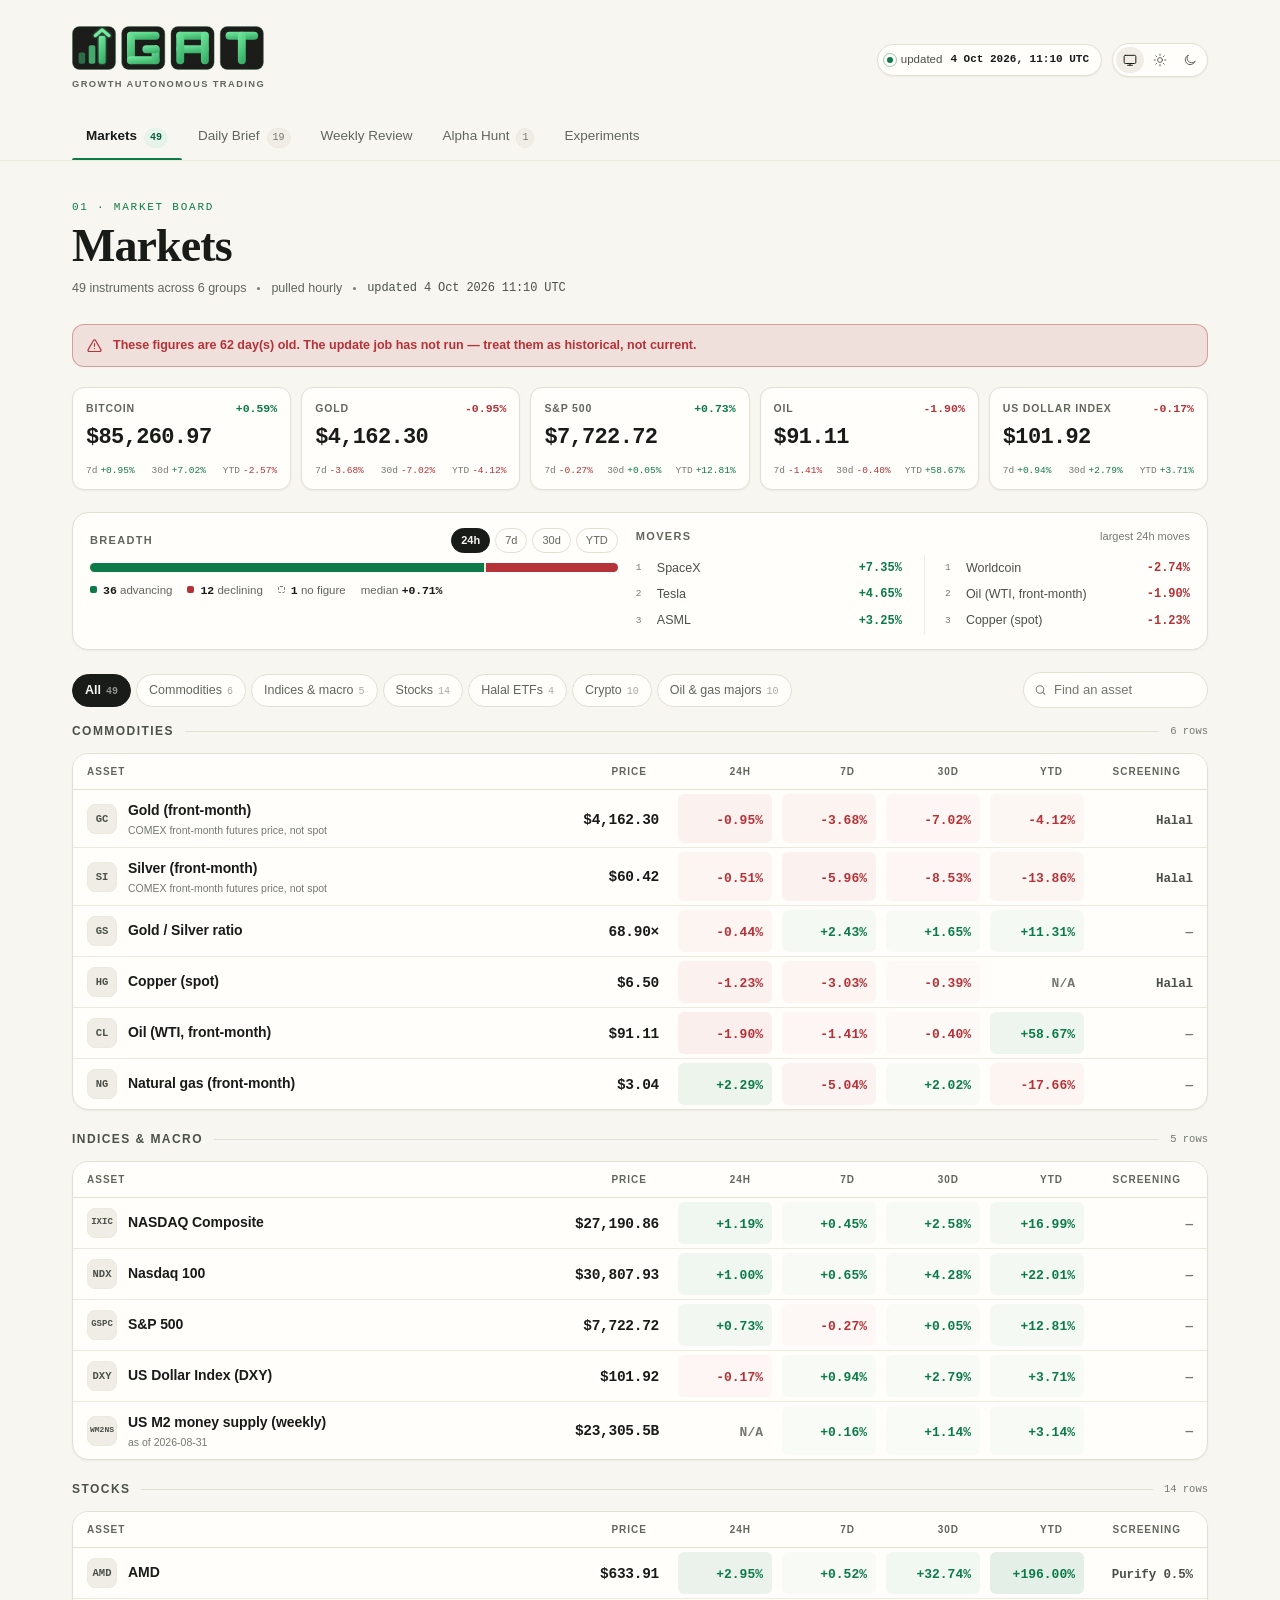
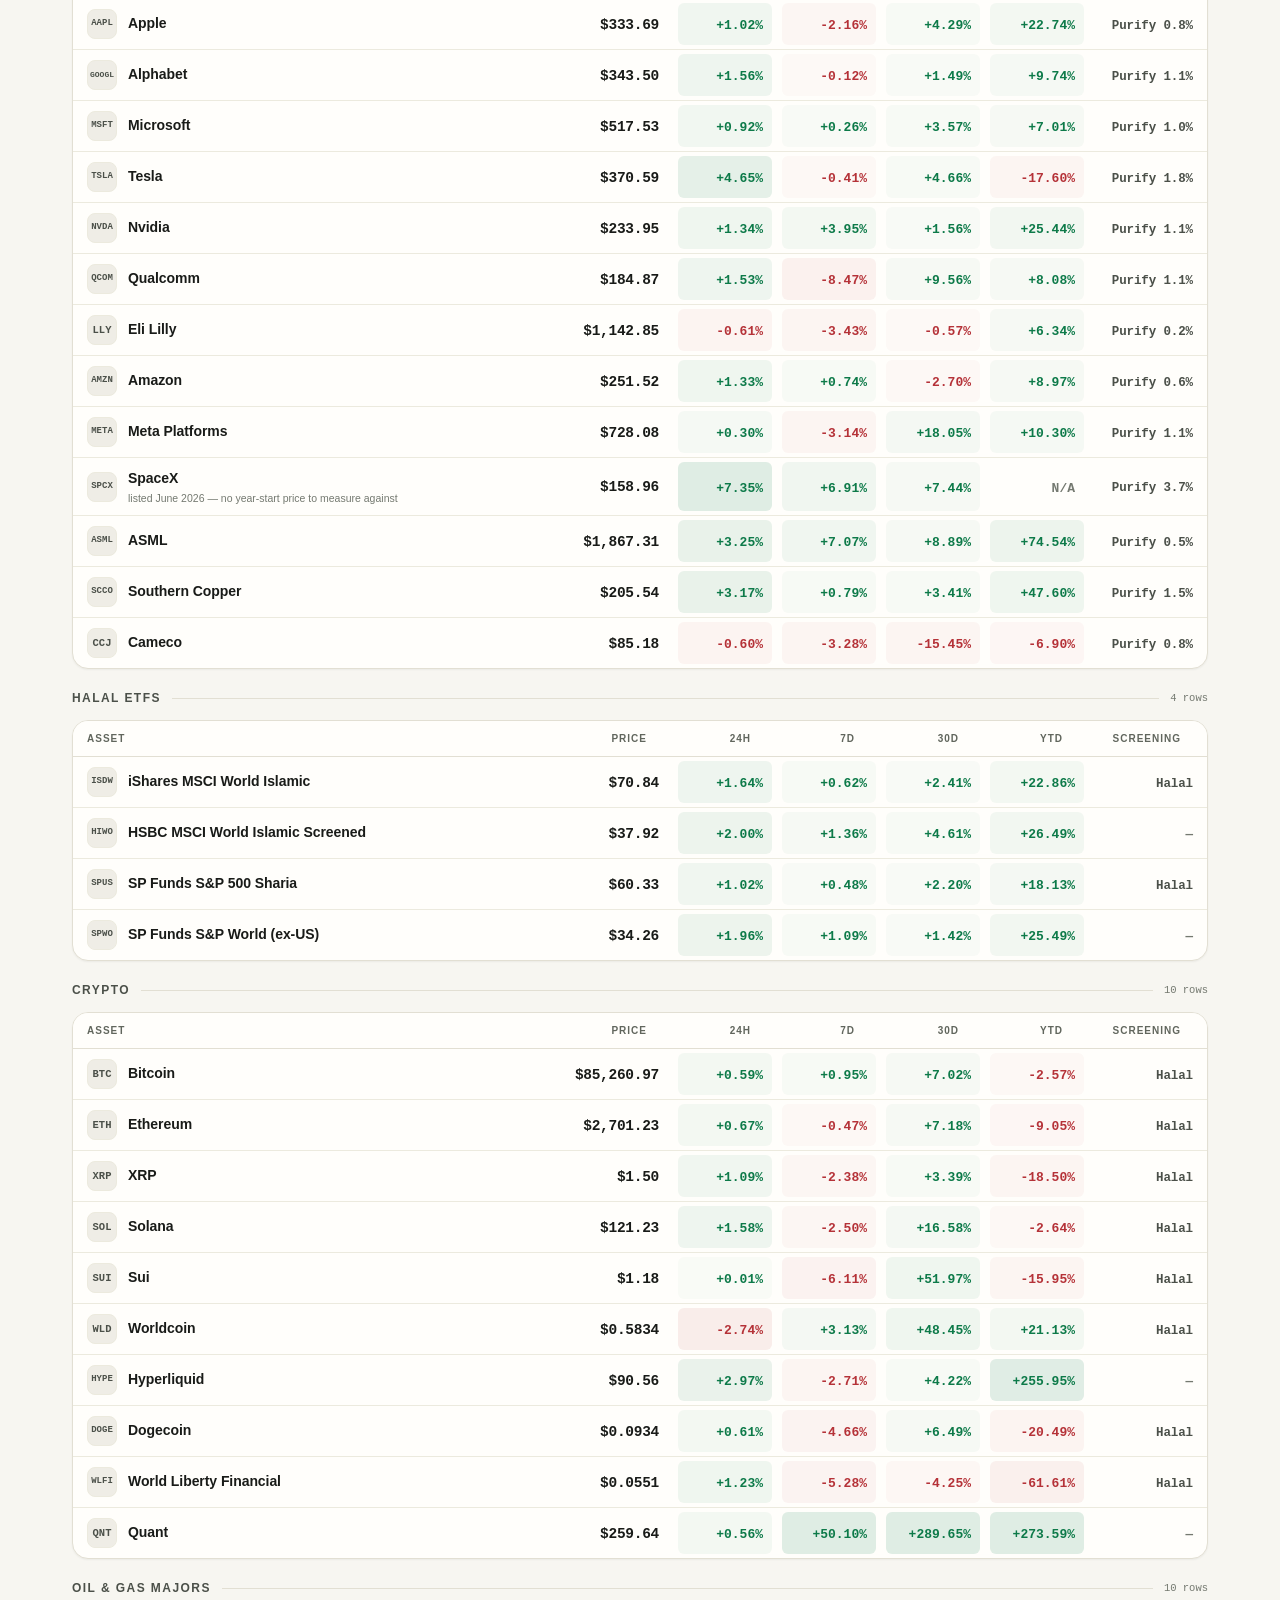
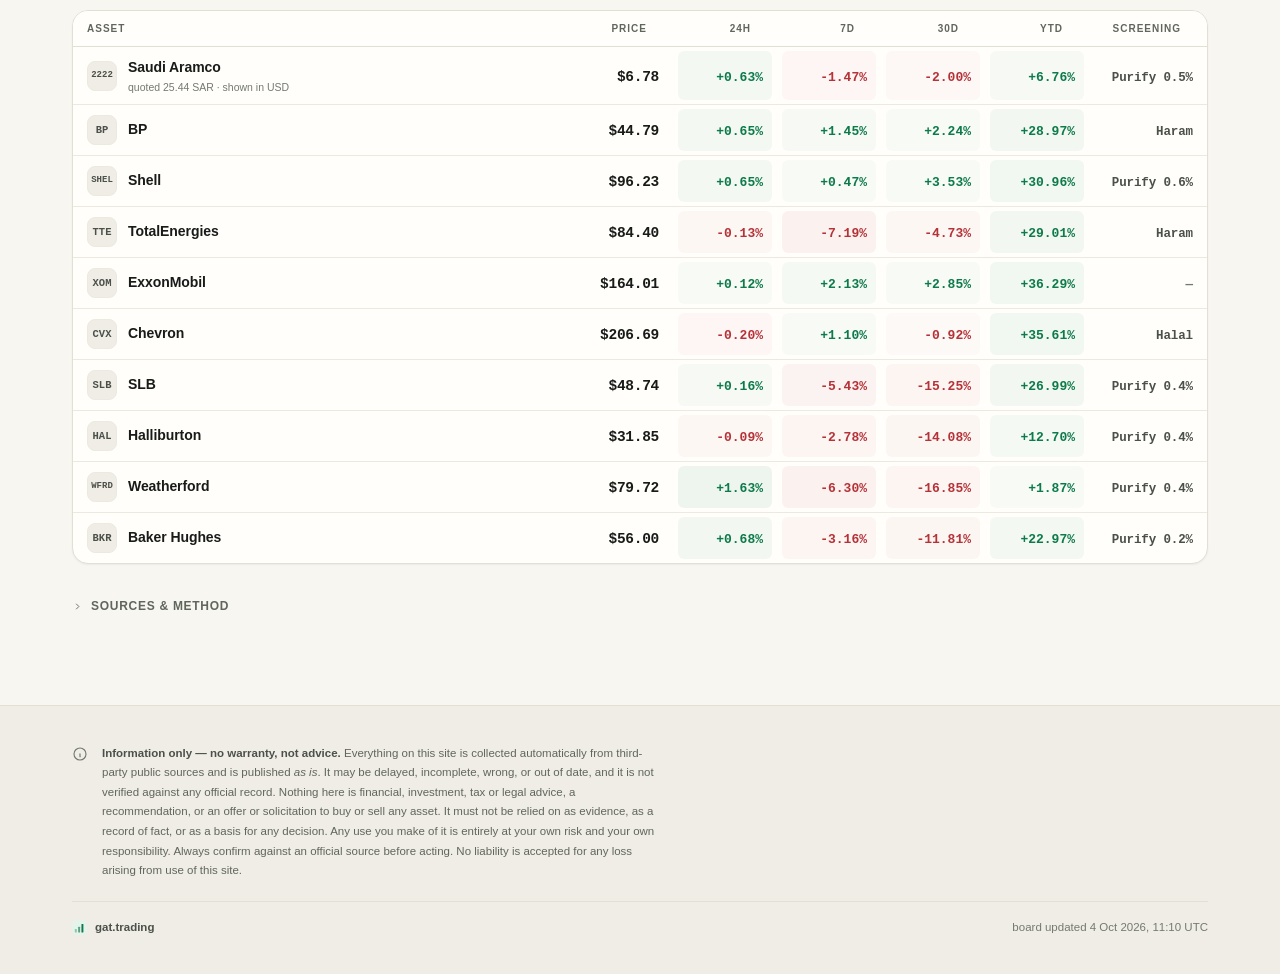
==== commit 2562cfec: "markets: a withheld row shows a dash and its last good time" ====
--- a/index.html
+++ b/index.html
@@ -278,6 +278,6 @@
   </div>
 </footer>
 
-<script src="assets/app.js?v=24"></script>
+<script src="assets/app.js?v=25"></script>
 </body>
 </html>
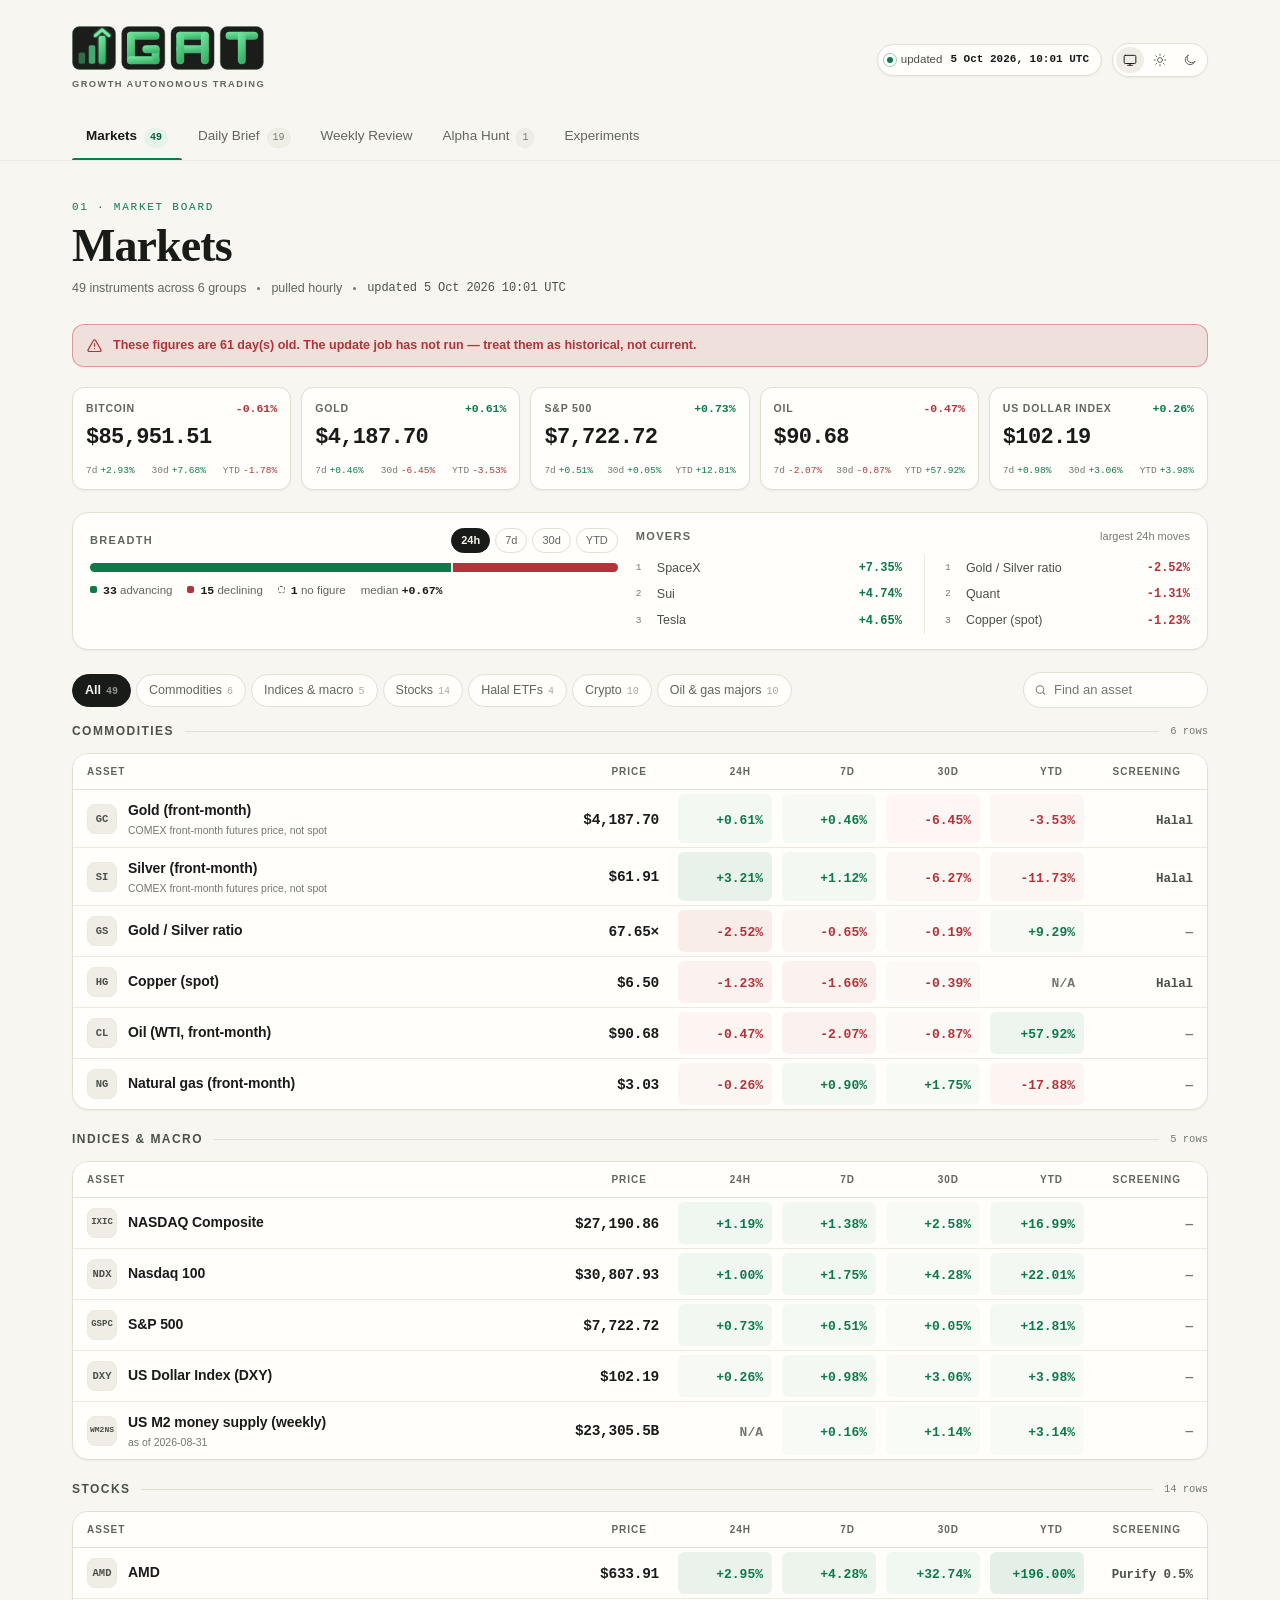
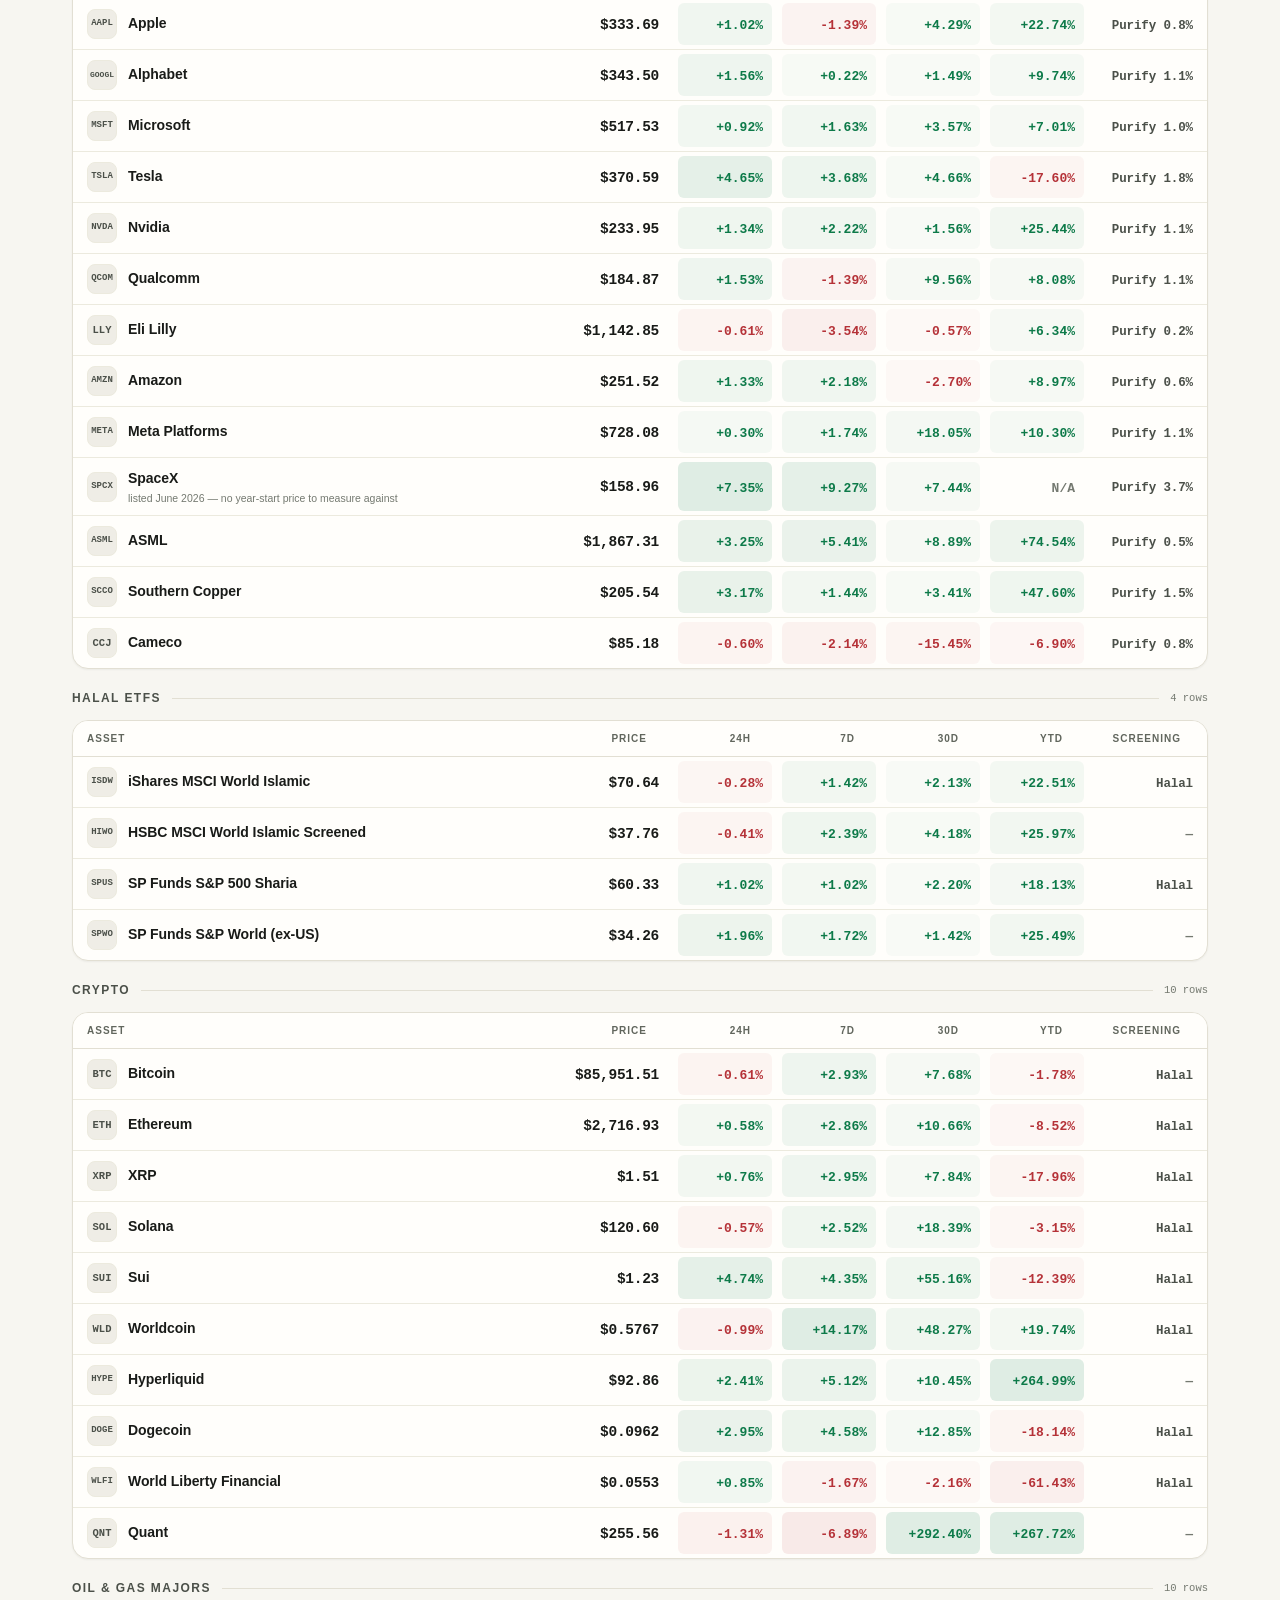
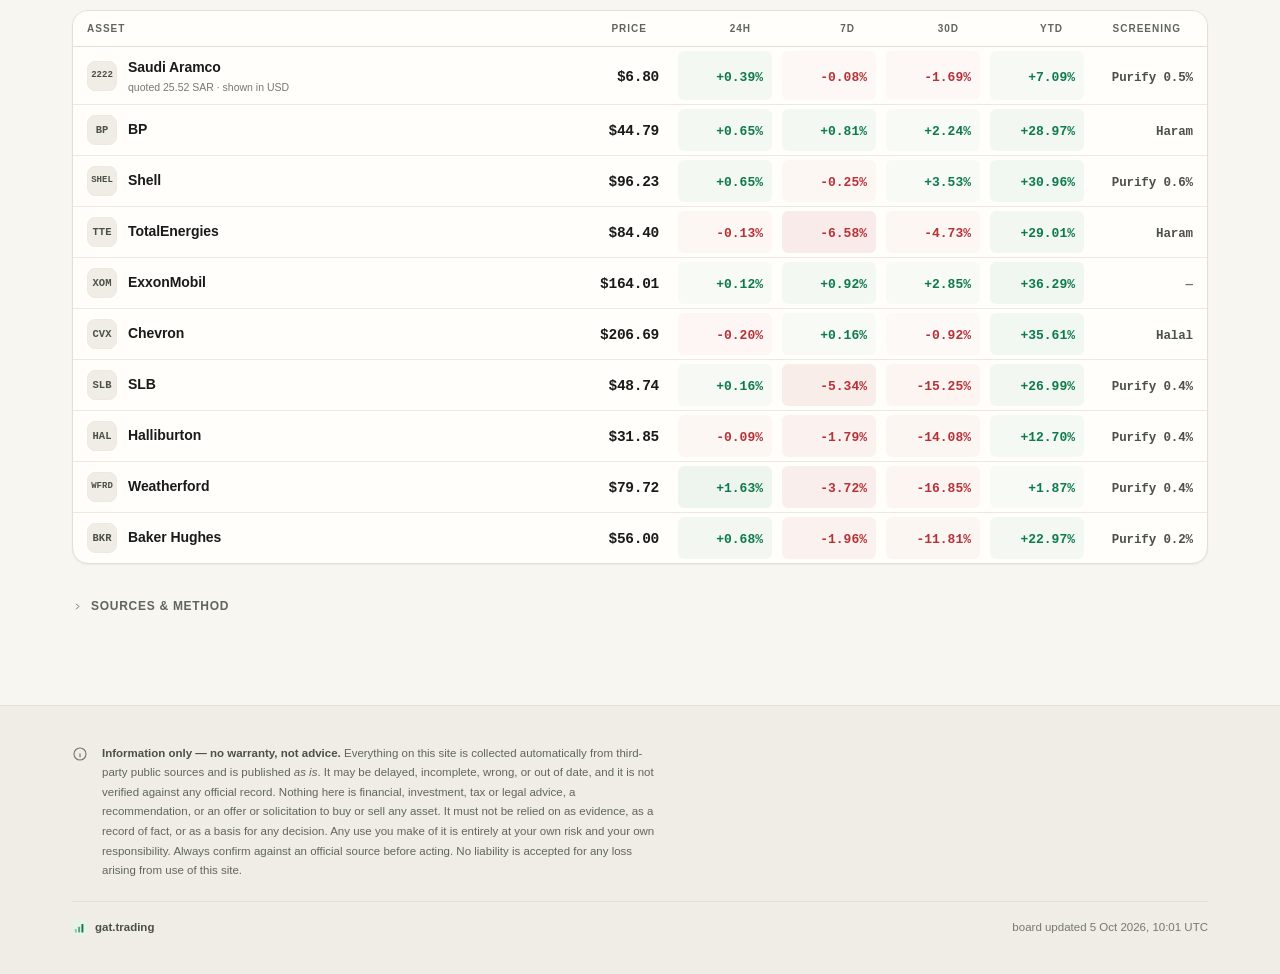
==== commit 7d962925: "site: cookie-free visit counts (GoatCounter); privacy page section" ====
--- a/index.html
+++ b/index.html
@@ -279,5 +279,6 @@
 </footer>
 
 <script src="assets/app.js?v=25"></script>
+<script data-goatcounter="https://gattrading.goatcounter.com/count" async src="//gc.zgo.at/count.js"></script>
 </body>
 </html>
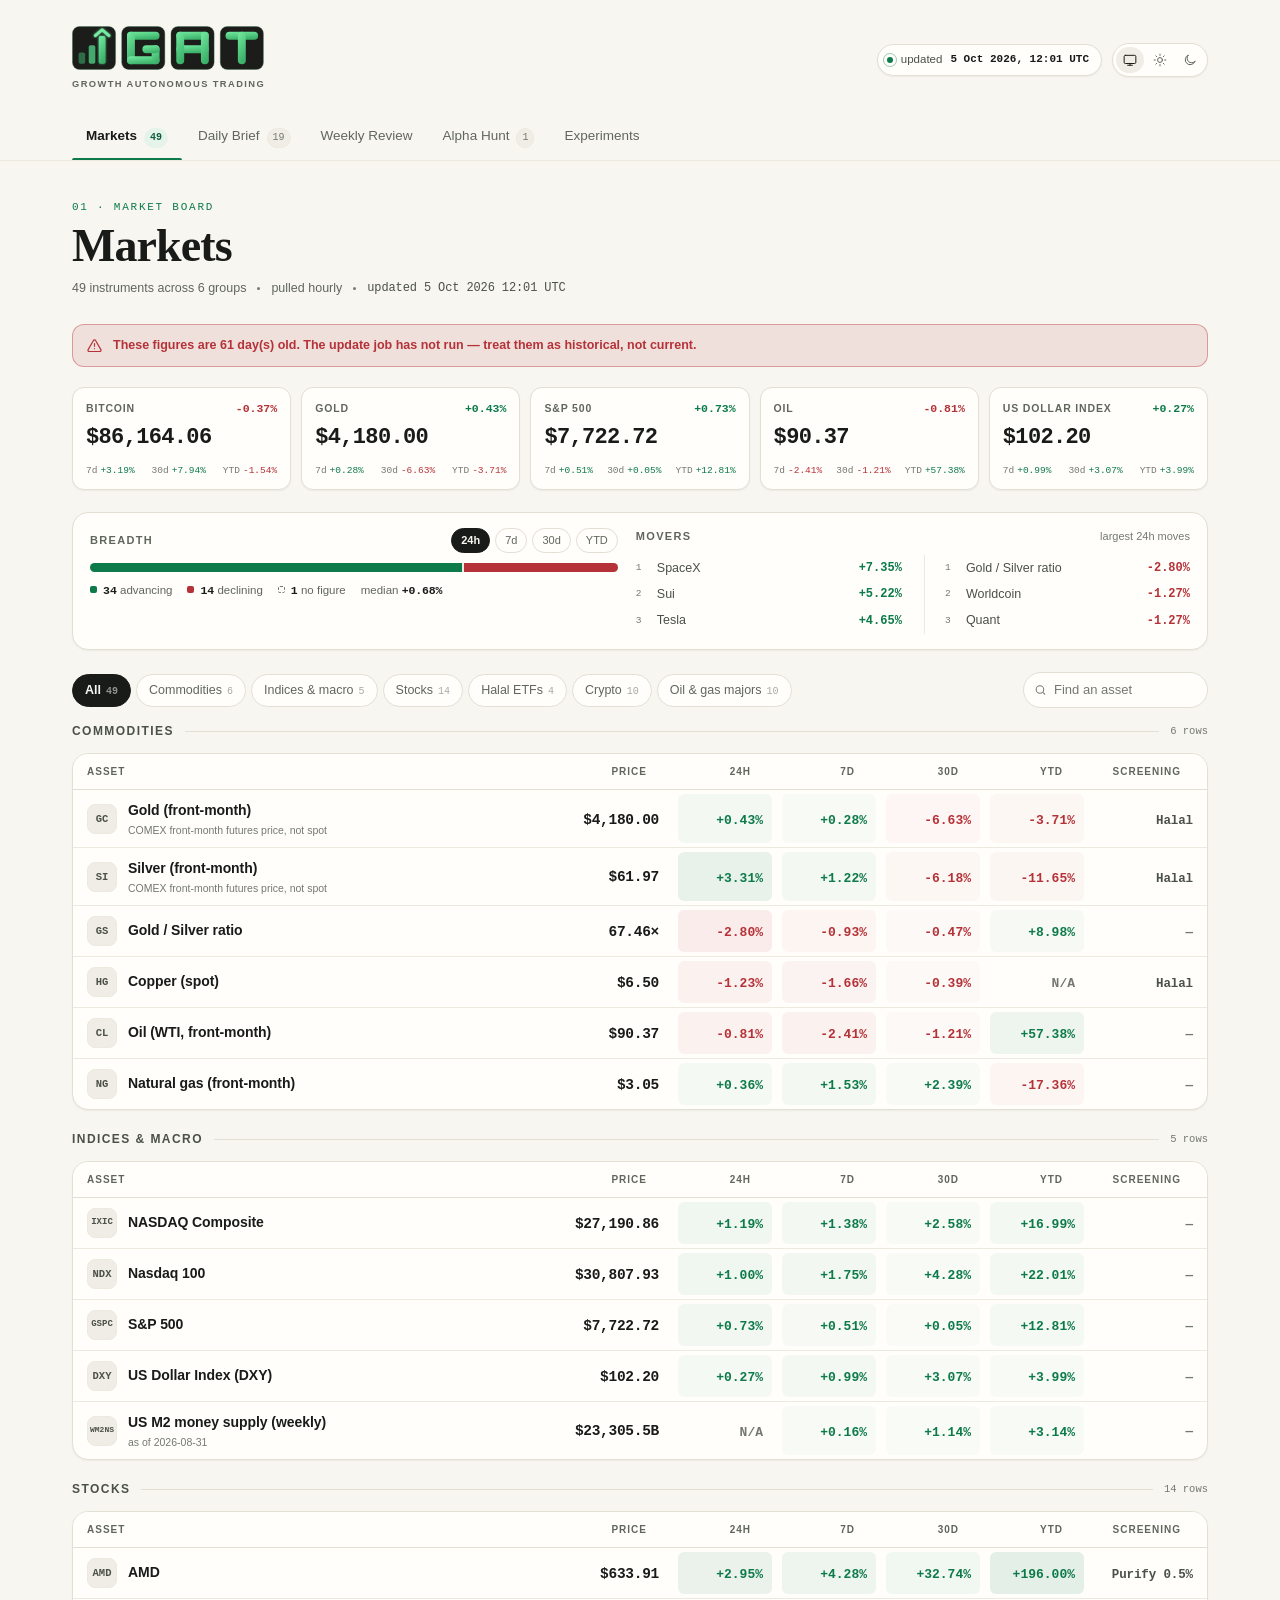
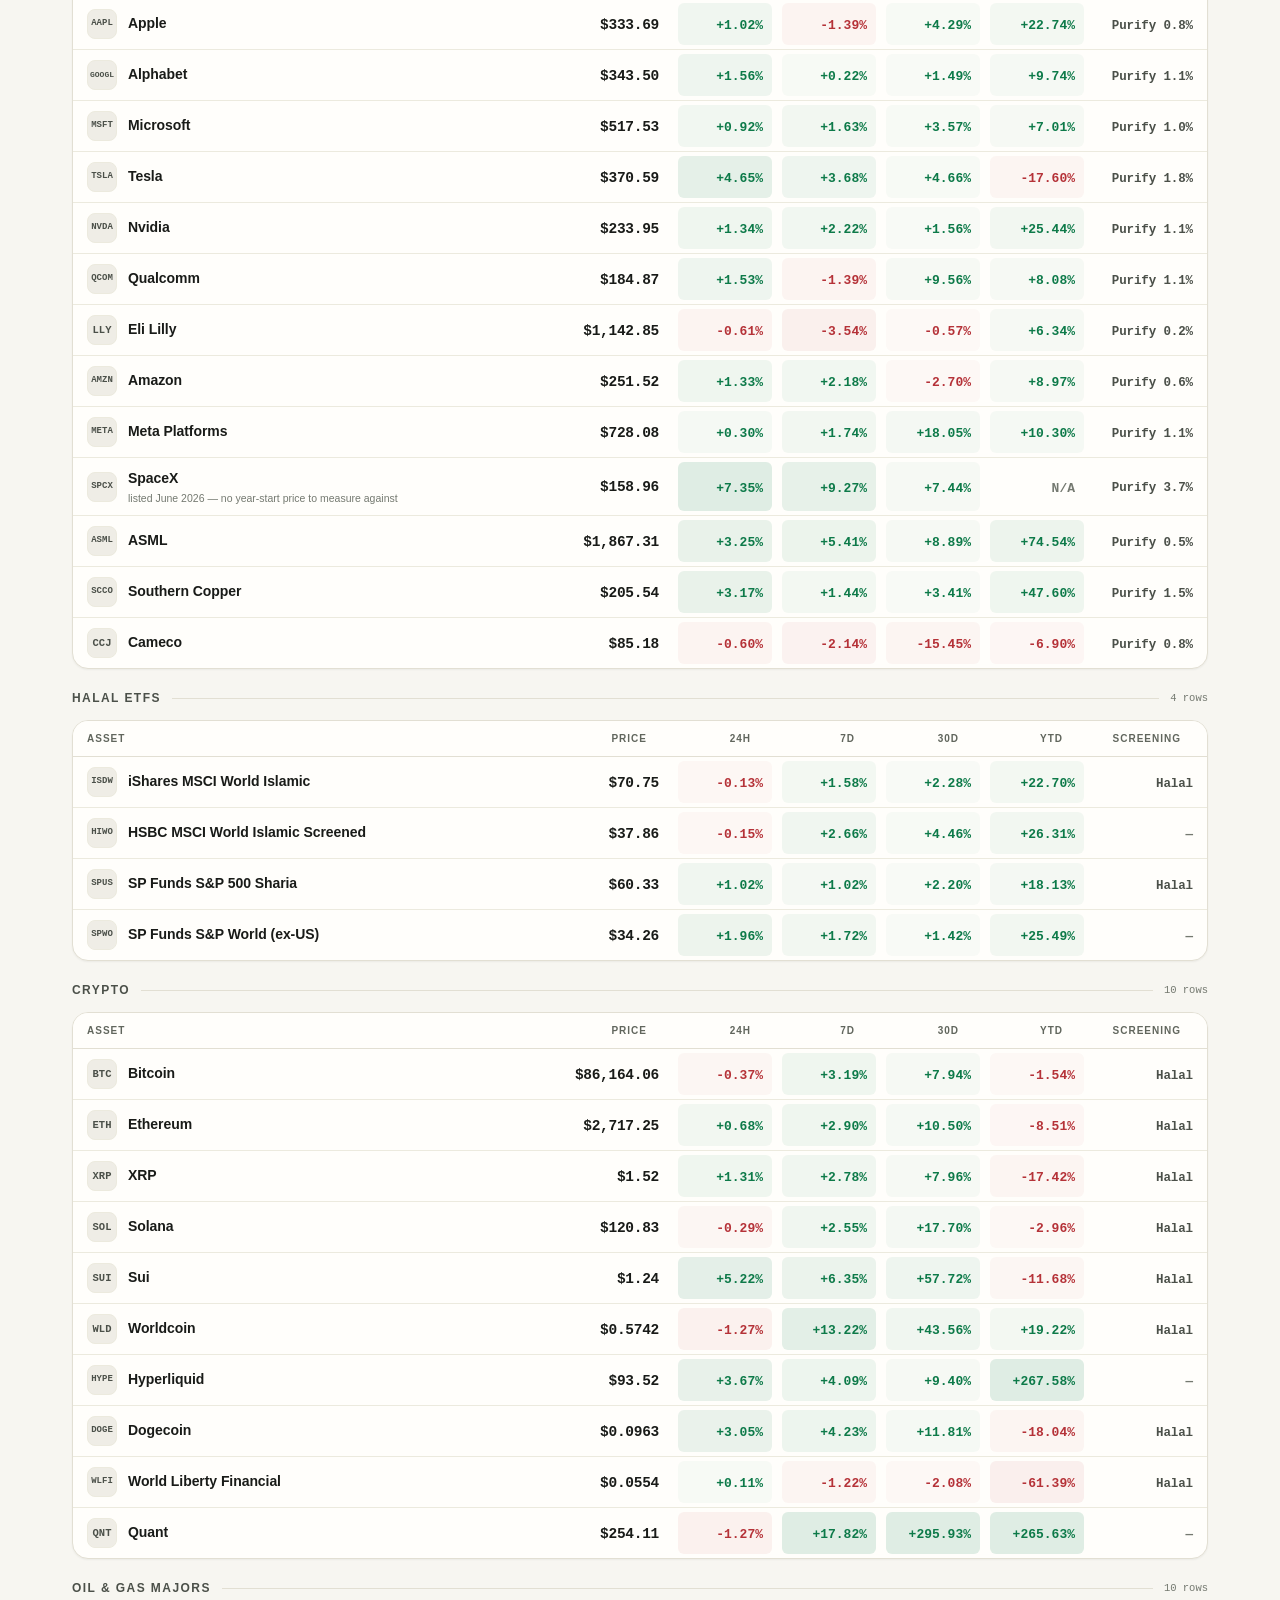
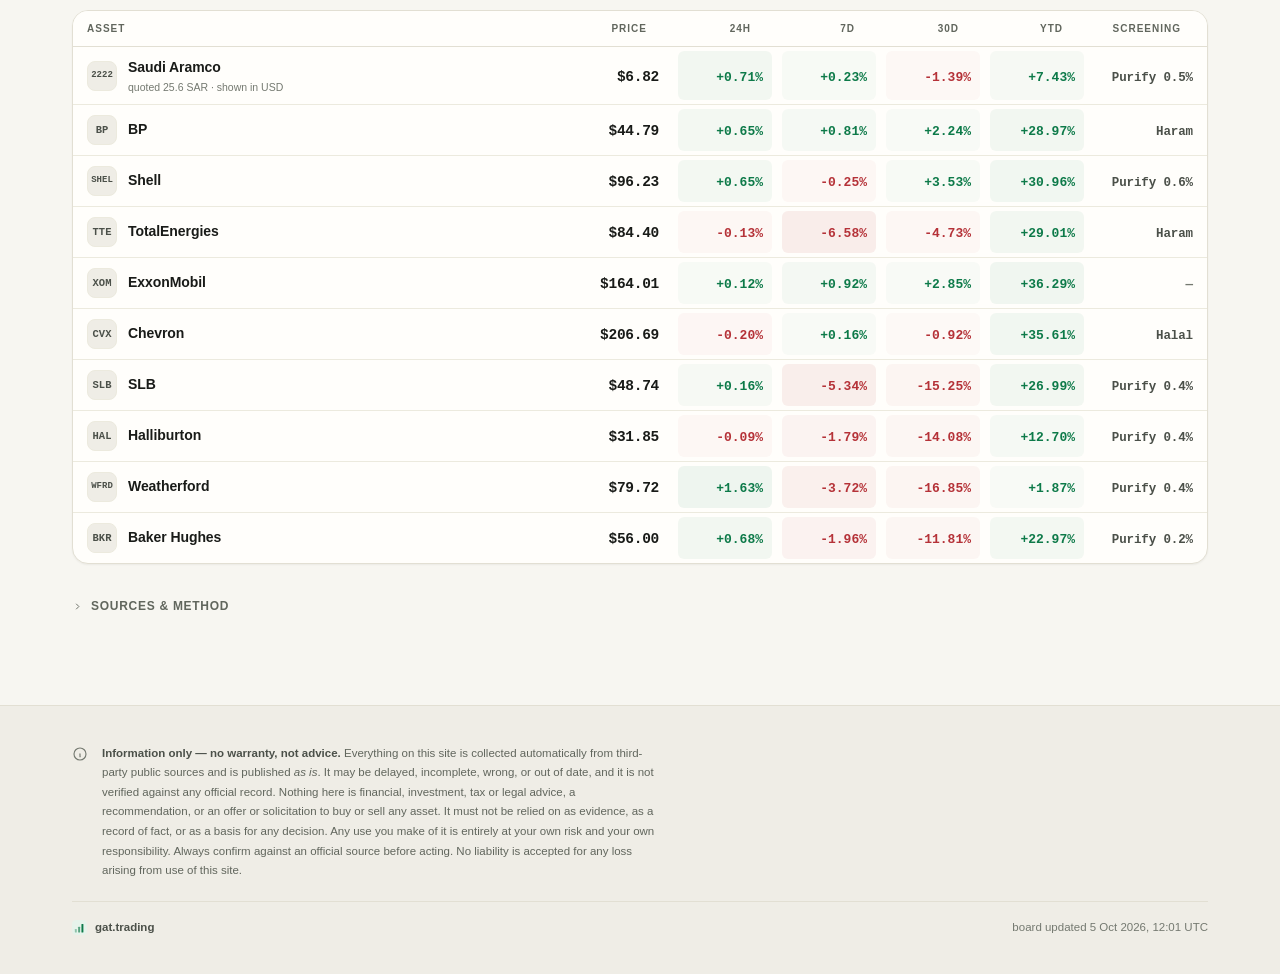
==== commit 2c1d7ecd: "weekly: params v3 - gold and silver on COMEX front-month futures (LBMA refuses scripts); pre-v3 meta" ====
--- a/index.html
+++ b/index.html
@@ -116,7 +116,7 @@
       <div class="nbody">
       <ul>
         <li><b>How it works.</b> Prices are pulled every hour by a scheduled job and stored. This page reads that stored file — it never calls a price API itself, so it costs nothing to visit and behaves the same at any level of traffic.</li>
-        <li><b>Crypto</b> — CoinGecko. <b>Equities, ETFs, indices, DXY, oil &amp; gas</b> — Yahoo Finance; London-listed funds are quoted from their USD lines. <b>Gold, silver, copper</b> — live spot, with gold and silver history from the LBMA official benchmark fixes. <b>US M2</b> — the St.&nbsp;Louis Fed (FRED).</li>
+        <li><b>Crypto</b> — CoinGecko. <b>Equities, ETFs, indices, DXY, oil &amp; gas</b> — Yahoo Finance; London-listed funds are quoted from their USD lines. <b>Gold, silver</b> — COMEX front-month futures (not spot), price and history. <b>Copper</b> — live spot. <b>US M2</b> — the St.&nbsp;Louis Fed (FRED).</li>
         <li><b>Oil and natural gas</b> are front-month futures. There is no free spot feed for either, and the front-month contract is the price the market actually quotes.</li>
         <li><b>US M2</b> is published weekly and in arrears, so its date is older than the rest of the table and it has no 24h figure. Its changes are measured from the publication date, not from today.</li>
         <li><b>N/A</b> means a figure genuinely cannot be computed yet — not zero. Copper has no free spot history, so its changes fill in as days accumulate. SpaceX listed in June 2026, so it has no year-start price to measure against.</li>
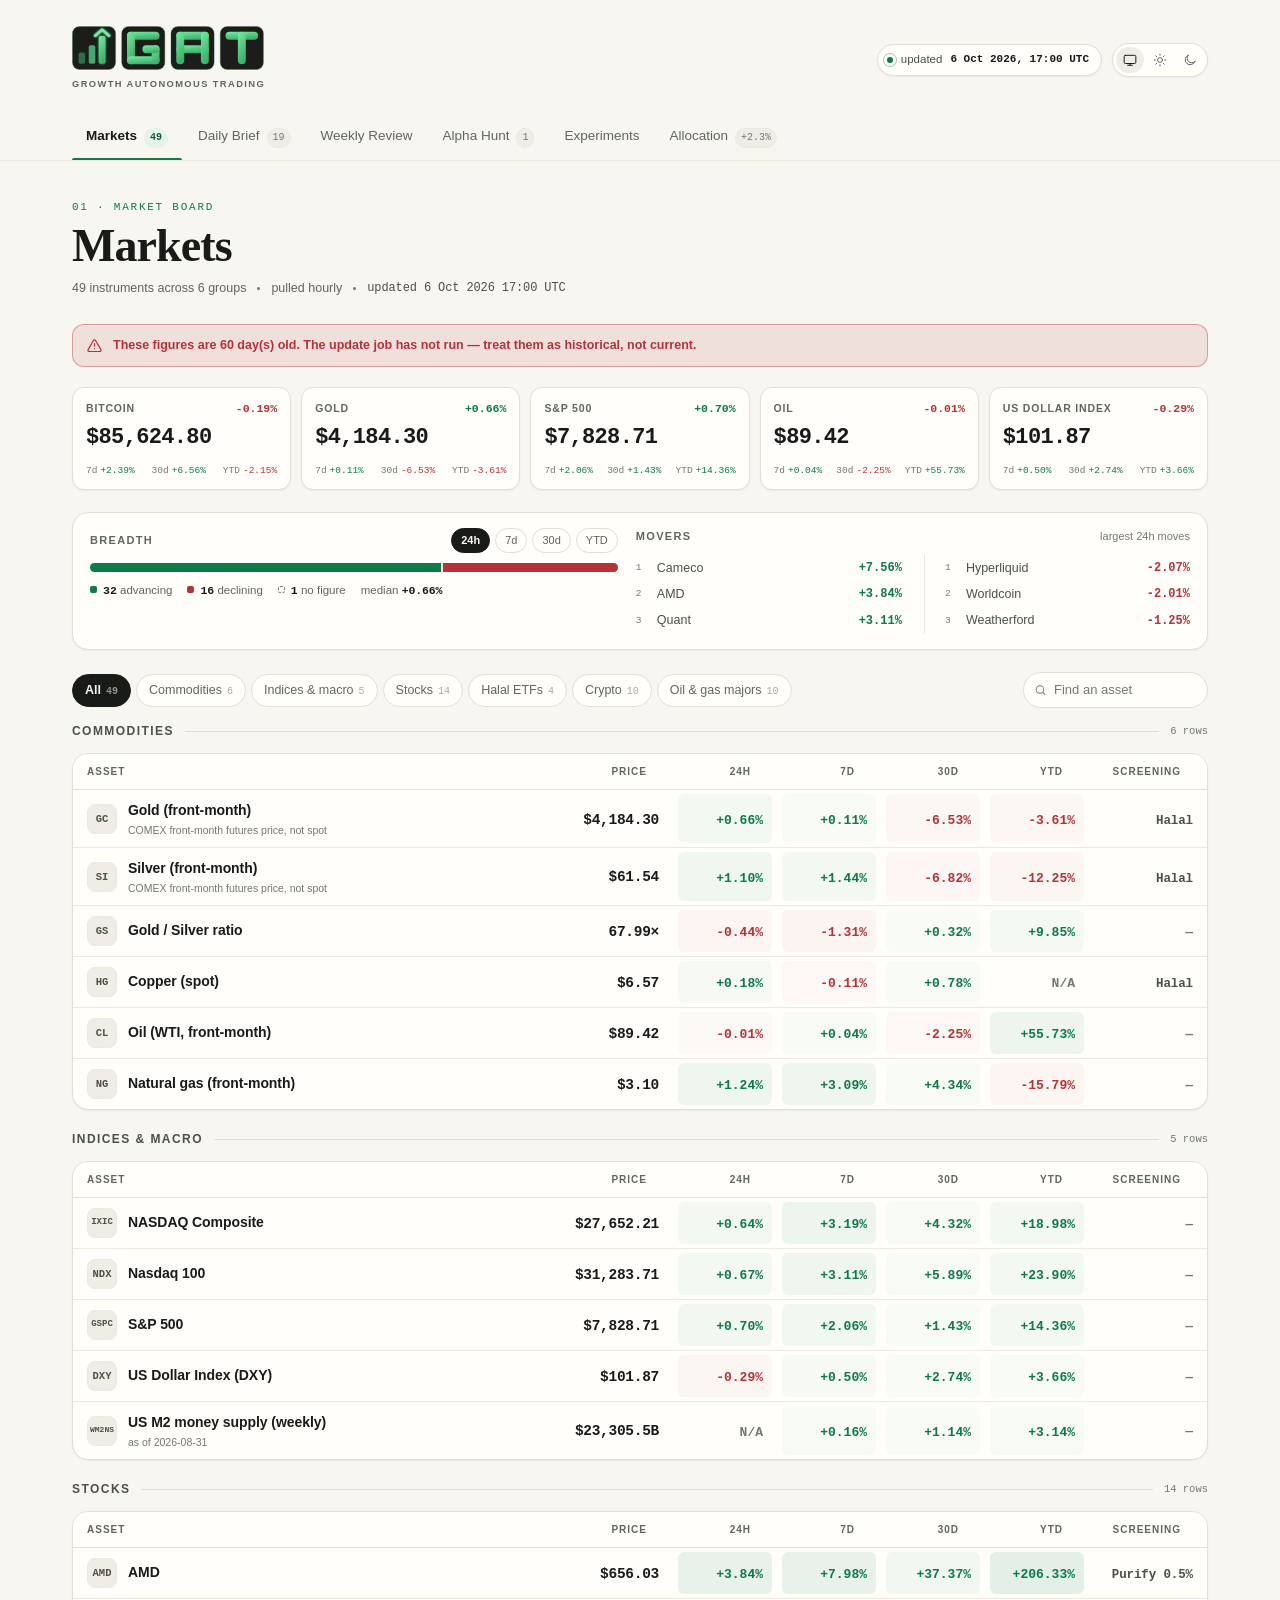
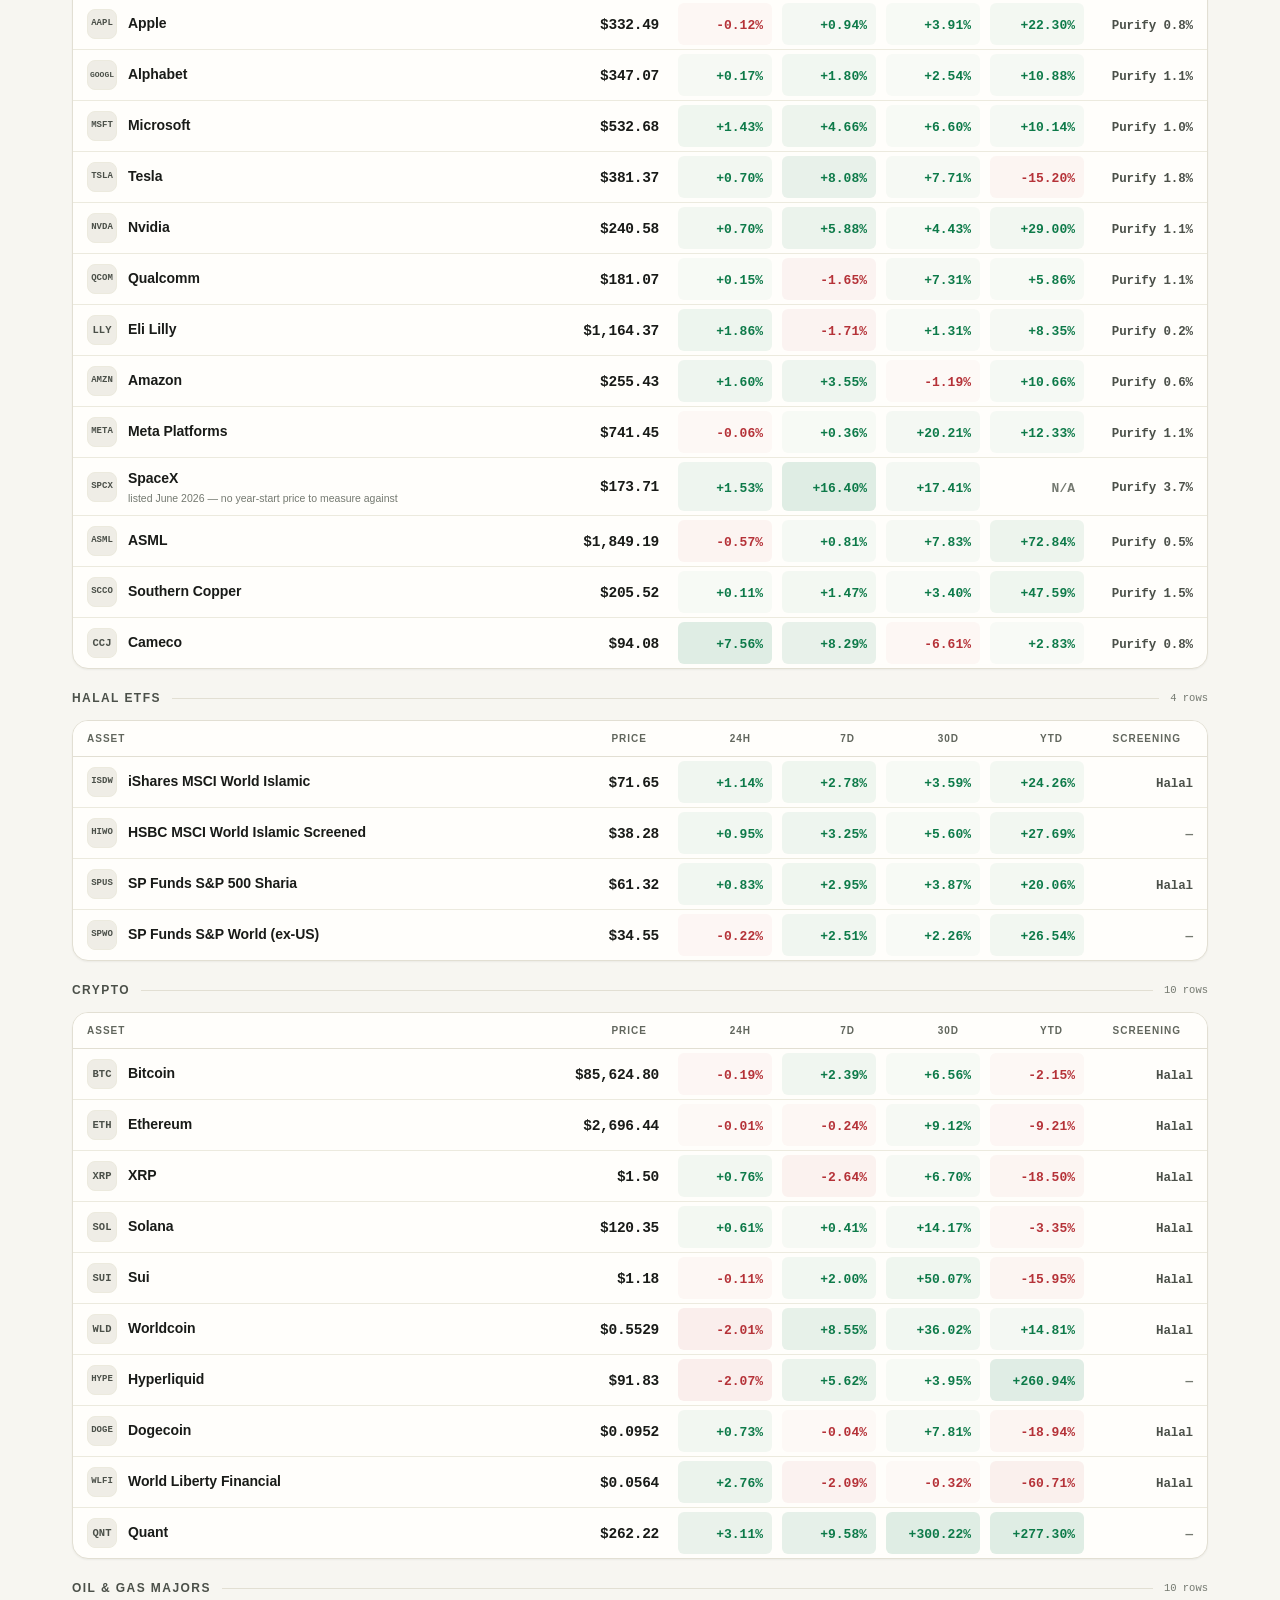
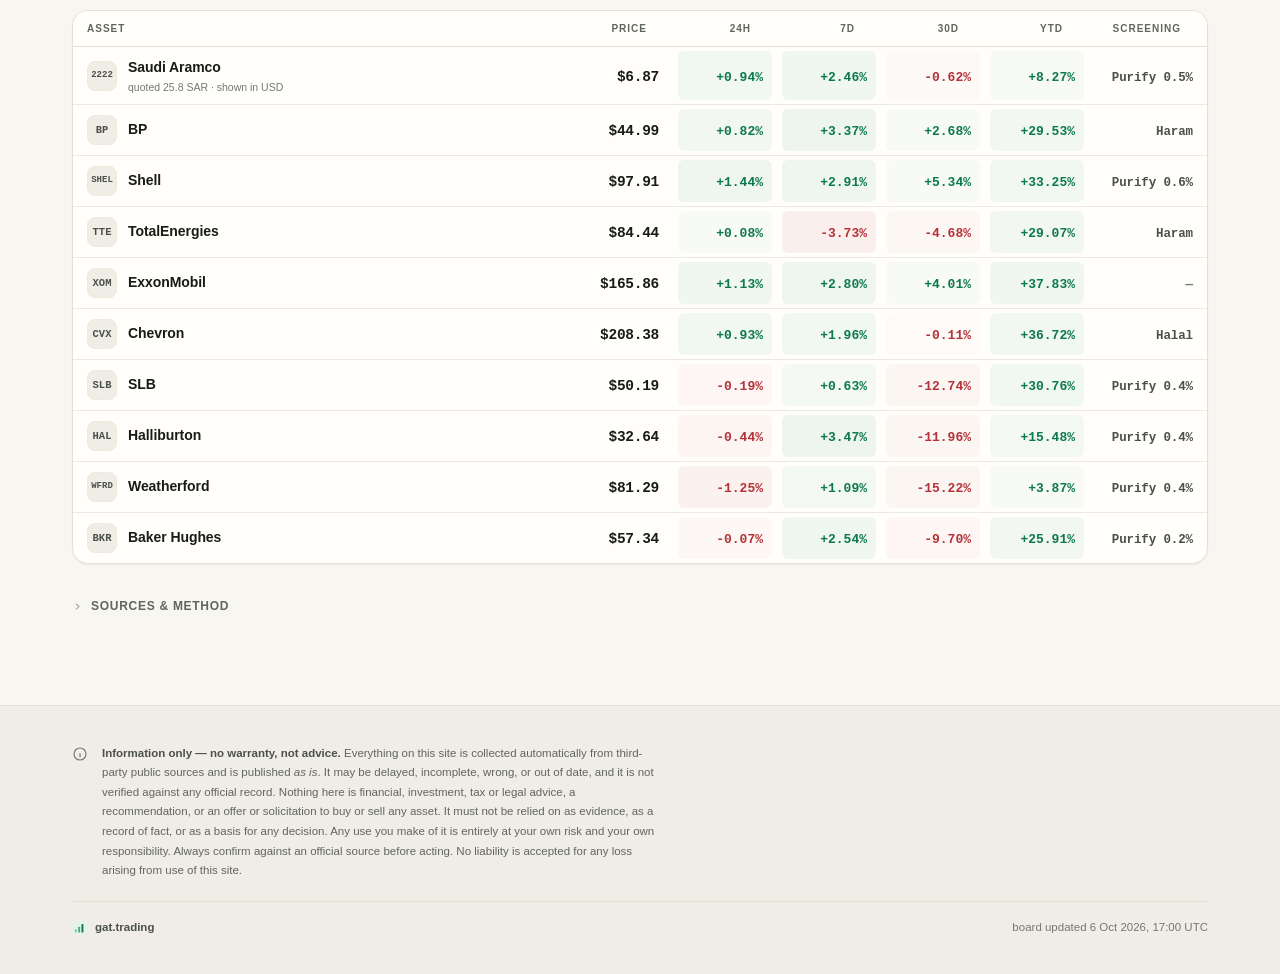
==== commit 01efaf2e: "allocation: sixth tab - real weights in percent only (style v22, app v26)" ====
--- a/index.html
+++ b/index.html
@@ -4,7 +4,7 @@
 <meta charset="utf-8">
 <meta name="viewport" content="width=device-width, initial-scale=1, viewport-fit=cover">
 <title>gat.trading — Growth Autonomous Trading</title>
-<meta name="description" content="Asset prices updated hourly, a daily market brief, a weekly review, a counted alpha hunt, and two paper-money experiments watched weekly.">
+<meta name="description" content="Asset prices updated hourly, a daily market brief, a weekly review, a counted alpha hunt, two paper-money experiments watched weekly, and an allocation shown only in percent.">
 <meta name="color-scheme" content="light dark">
 <meta name="theme-color" content="#f7f6f1" media="(prefers-color-scheme: light)">
 <meta name="theme-color" content="#0b0d0c" media="(prefers-color-scheme: dark)">
@@ -12,7 +12,7 @@
 <meta name="apple-mobile-web-app-title" content="gat.trading">
 <meta name="apple-mobile-web-app-status-bar-style" content="black-translucent">
 <link rel="icon" href="data:image/svg+xml,<svg xmlns='http://www.w3.org/2000/svg' viewBox='0 0 100 100'><rect width='100' height='100' rx='22' fill='%230d7a4a'/><rect x='20' y='58' width='14' height='26' rx='4' fill='white' opacity='.45'/><rect x='43' y='42' width='14' height='42' rx='4' fill='white' opacity='.7'/><rect x='66' y='24' width='14' height='60' rx='4' fill='white'/></svg>">
-<link rel="stylesheet" href="assets/style.css?v=21">
+<link rel="stylesheet" href="assets/style.css?v=22">
 </head>
 <body>
 
@@ -92,6 +92,7 @@
     <button class="tab" role="tab" aria-selected="false" aria-controls="p-weekly"  data-p="weekly"  id="tab-weekly">Weekly Review <span class="k" id="k-weekly"></span></button>
     <button class="tab" role="tab" aria-selected="false" aria-controls="p-alpha"   data-p="alpha"   id="tab-alpha">Alpha Hunt <span class="k" id="k-alpha"></span></button>
     <button class="tab" role="tab" aria-selected="false" aria-controls="p-experiments" data-p="experiments" id="tab-experiments">Experiments <span class="k" id="k-experiments"></span></button>
+    <button class="tab" role="tab" aria-selected="false" aria-controls="p-allocation" data-p="allocation" id="tab-allocation">Allocation <span class="k" id="k-allocation"></span></button>
   </nav>
 </div>
 
@@ -250,6 +251,43 @@
     </div>
   </section>
 
+  <!-- ============ ALLOCATION ============ -->
+  <section class="panel" id="p-allocation" role="tabpanel" aria-labelledby="tab-allocation" tabindex="0">
+    <div class="phead">
+      <div class="no">06 · REAL WEIGHTS, ONLY IN PERCENT</div>
+      <h1>Allocation</h1>
+      <div class="psub" id="ac-sub"></div>
+    </div>
+    <div id="allocstatus" class="status">Loading allocation…</div>
+    <div id="ac-stale"></div>
+    <div id="ac-empty"></div>
+    <div id="ac-main" hidden>
+      <div class="stitle"><h2>Full allocation</h2><span class="rule"></span><span class="tag">everything, headline only</span></div>
+      <div id="ac-full"></div>
+
+      <div class="stitle"><h2>Running allocation</h2><span class="rule"></span><span class="tag">the monthly plan on its own</span></div>
+      <div id="ac-run-head"></div>
+      <div class="acsub2">Weights <span>share of the running part</span></div>
+      <div class="card" id="ac-weights"></div>
+      <div class="acsub2">The quarter <span>plan vs put in, % of the quarter</span></div>
+      <div class="card" id="ac-quarter"></div>
+      <div class="acsub2">Since the start <span id="ac-linetag"></span></div>
+      <div class="card acchart" id="ac-line"></div>
+      <div class="acsub2">Week by week <span>ISO weeks</span></div>
+      <div class="card acchart" id="ac-weekly"></div>
+
+      <div class="stitle"><h2>Long-term</h2><span class="rule"></span><span class="tag">outside the plan, one card per asset</span></div>
+      <div class="acltgrid" id="ac-lt"></div>
+
+      <div class="acfoot" id="ac-foot"></div>
+
+      <details class="notes">
+        <summary><svg viewBox="0 0 24 24"><path d="m9 6 6 6-6 6"/></svg>Sources &amp; method</summary>
+        <div class="nbody"><ul id="ac-notes"></ul></div>
+      </details>
+    </div>
+  </section>
+
 </main>
 
 <footer>
@@ -278,7 +316,7 @@
   </div>
 </footer>
 
-<script src="assets/app.js?v=25"></script>
+<script src="assets/app.js?v=26"></script>
 <script data-goatcounter="https://gattrading.goatcounter.com/count" async src="//gc.zgo.at/count.js"></script>
 </body>
 </html>
--- a/assets/style.css
+++ b/assets/style.css
@@ -837,3 +837,68 @@
   table.mk td.scr::before { content: attr(data-l); font-size: 8.5px; letter-spacing: .09em; text-transform: uppercase; color: var(--faint); }
   table.mk td.scr .v { font-size: 12px; }
 }
+
+/* ---- allocation (tab 6, 2026-10-06): real weights, percentages only ---- */
+#ac-main .card { padding: 15px 17px; margin-bottom: 18px; }
+#ac-full, #ac-run-head { margin-bottom: 18px; }
+#ac-main .stitle { margin-top: 26px; }
+#ac-main .stitle:first-child { margin-top: 0; }
+.acsub2 { font-size: 10.5px; font-weight: 670; letter-spacing: .12em; text-transform: uppercase; color: var(--mut); margin: 4px 0 8px; display: flex; gap: 10px; align-items: baseline; flex-wrap: wrap; }
+.acsub2 span { font-family: var(--mono); font-size: 10.5px; font-weight: 400; letter-spacing: 0; text-transform: none; color: var(--faint); }
+.acstats { grid-template-columns: repeat(3, minmax(0,1fr)); }
+@media (max-width: 720px) { .acstats { grid-template-columns: repeat(3, minmax(0,1fr)); } }
+@media (max-width: 380px) { .acstats { grid-template-columns: repeat(2, minmax(0,1fr)); } }
+.acstats .exst .v { font-size: clamp(16px, 2.4vw, 20px); }
+.acthin { display: flex; height: 8px; border-radius: 999px; overflow: hidden; gap: 2px; background: var(--bg2); margin-top: 14px; }
+.acthin > div { min-width: 3px; }
+.acsw { width: 9px; height: 9px; border-radius: 2px; display: inline-block; flex: none; margin-right: 8px; vertical-align: 0; }
+.acbar { display: flex; height: 28px; border-radius: 9px; overflow: hidden; gap: 2px; background: var(--bg2); }
+.acseg { min-width: 4px; display: flex; align-items: center; justify-content: center; }
+.acseg span { font-family: var(--mono); font-size: 11px; font-weight: 650; color: #fff; text-shadow: 0 1px 1px rgba(0,0,0,.18); white-space: nowrap; overflow: hidden; padding: 0 6px; }
+:root[data-theme="dark"] .acseg span { color: #0b0d0c; text-shadow: none; }
+@media (prefers-color-scheme: dark) { :root:not([data-theme="light"]) .acseg span { color: #0b0d0c; text-shadow: none; } }
+.acwl { margin-top: 14px; display: grid; }
+.acwr { display: grid; grid-template-columns: minmax(0, 15em) 6em minmax(0,1fr) 4.6em; align-items: center; gap: 10px; padding: 6px 0; border-top: 1px solid var(--hair); font-size: 13px; }
+.acwr:first-child { border-top: 0; }
+.acwn { display: flex; align-items: center; min-width: 0; color: var(--ink); overflow: hidden; text-overflow: ellipsis; white-space: nowrap; }
+.acwg { font-size: 11px; color: var(--faint); }
+.acpt { height: 6px; border-radius: 999px; background: var(--bg2); overflow: hidden; display: block; }
+.acpf { display: block; height: 100%; border-radius: 999px; opacity: .85; }
+.acpv { text-align: right; font-size: 12.5px; font-weight: 600; }
+@media (max-width: 560px) { .acwr { grid-template-columns: minmax(0,1fr) 4.6em; gap: 4px 10px; } .acwg { display: none; } .acwr .acpt { grid-column: 1 / -1; order: 3; } }
+.acnote { margin-top: 10px; font-size: 11.5px; color: var(--faint); line-height: 1.55; }
+.acqkey { margin: 0 0 10px; }
+.acqr { display: grid; grid-template-columns: minmax(0, 11em) minmax(0,1fr) 6em; gap: 12px; align-items: center; padding: 9px 0; border-top: 1px solid var(--hair); }
+.acqr:nth-child(2) { border-top: 0; }
+.acqn { font-size: 13px; font-weight: 560; color: var(--ink); }
+.acqb { display: grid; gap: 5px; }
+.acql { display: grid; grid-template-columns: minmax(0,1fr) 4.6em; gap: 10px; align-items: center; }
+.acql.pl .acpf { background: var(--faint); }
+.acql.pi .acpf { background: var(--brand); }
+.acqd { font-size: 11.5px; text-align: right; }
+@media (max-width: 560px) { .acqr { grid-template-columns: minmax(0,1fr) 5.5em; } .acqb { grid-column: 1 / -1; order: 3; } }
+.acchart { overflow: hidden; }
+.acsvg { width: 100%; height: auto; overflow: visible; touch-action: pan-y; }
+.acsvg .gl { stroke: var(--hair); stroke-width: 1; }
+.acsvg .zl { stroke: var(--faint); stroke-width: 1; stroke-dasharray: 2 3; }
+.acsvg .yl { font-family: var(--mono); font-size: 10px; fill: var(--faint); text-anchor: end; }
+.acsvg .xl { font-family: var(--mono); font-size: 10px; fill: var(--mut); text-anchor: middle; }
+.acsvg .xs { font-size: 9.5px; fill: var(--faint); text-anchor: middle; }
+.acsvg .bv { font-family: var(--mono); font-size: 11px; font-weight: 650; fill: var(--ink); text-anchor: middle; }
+.acsvg .hov { stroke: var(--faint); stroke-width: 1; }
+.acread { display: flex; flex-wrap: wrap; gap: 4px 14px; margin-top: 8px; font-size: 12px; color: var(--mut); align-items: center; }
+.acread b { color: var(--ink); font-weight: 620; margin-right: 2px; }
+.acread .num { font-weight: 600; }
+.acltgrid { display: grid; gap: 14px; grid-template-columns: repeat(auto-fill, minmax(min(100%, 340px), 1fr)); margin-bottom: 22px; }
+.aclt { border-top: 3px solid var(--amber); }
+.aclttop { display: flex; justify-content: space-between; gap: 12px; align-items: flex-start; }
+.acltsh { text-align: right; flex: none; }
+.acltsh .v { font-family: var(--mono); font-size: clamp(20px, 3vw, 26px); font-weight: 650; letter-spacing: -.03em; line-height: 1.05; }
+.acltsh .s { font-size: 10px; color: var(--faint); margin-top: 3px; }
+.acspark { margin-top: 12px; }
+.acsparkcap { display: flex; justify-content: space-between; font-family: var(--mono); font-size: 9.5px; color: var(--faint); margin-top: 3px; }
+.acltwk { display: flex; flex-wrap: wrap; gap: 4px 14px; margin-top: 10px; padding-top: 9px; border-top: 1px solid var(--hair); font-size: 11.5px; color: var(--mut); }
+.acltwk b { font-family: var(--mono); font-weight: 600; color: var(--ink2); margin-right: 5px; }
+.acltwk .num { font-weight: 600; }
+.acfoot { display: grid; gap: 4px; font-size: 12.5px; color: var(--mut); line-height: 1.55; border-left: 2px solid var(--line); padding: 2px 0 2px 12px; max-width: 76ch; }
+.exc .sd.acsd { margin-top: 0; font-size: 12.5px; color: var(--mut); }
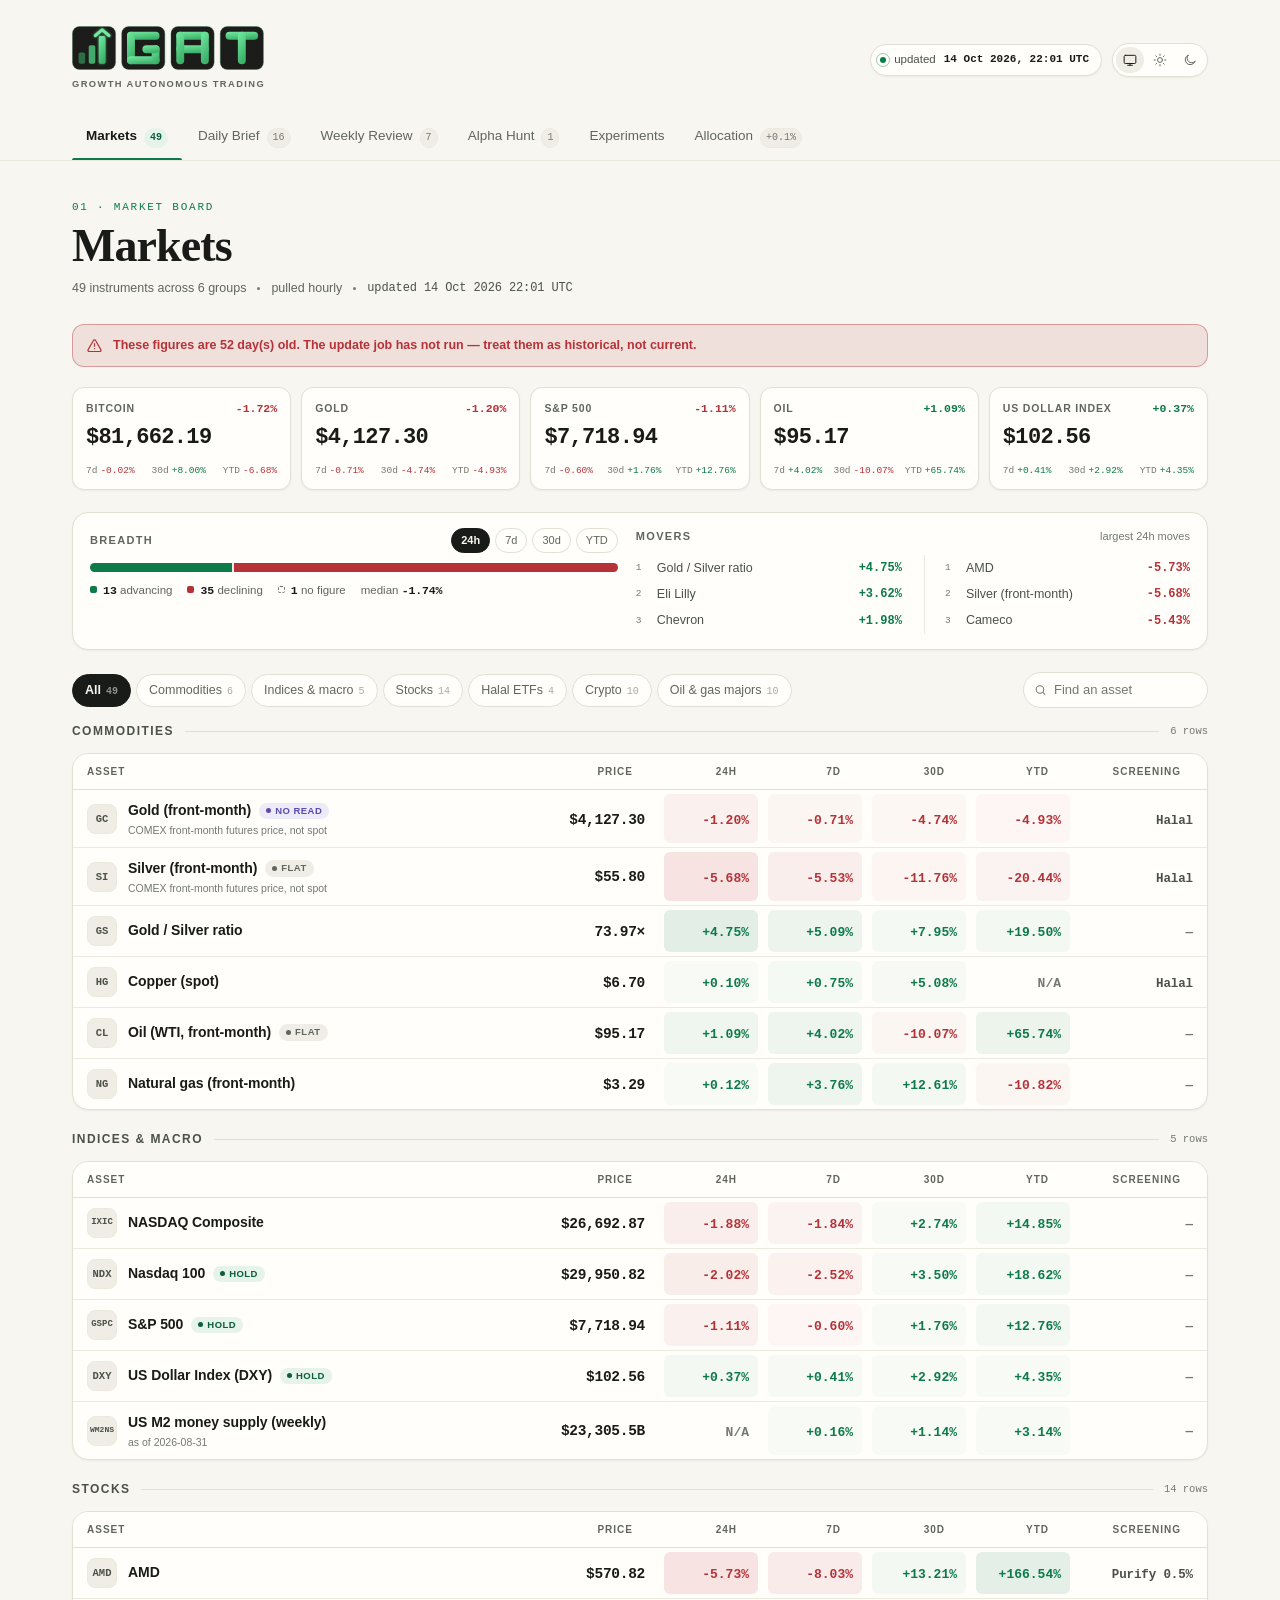
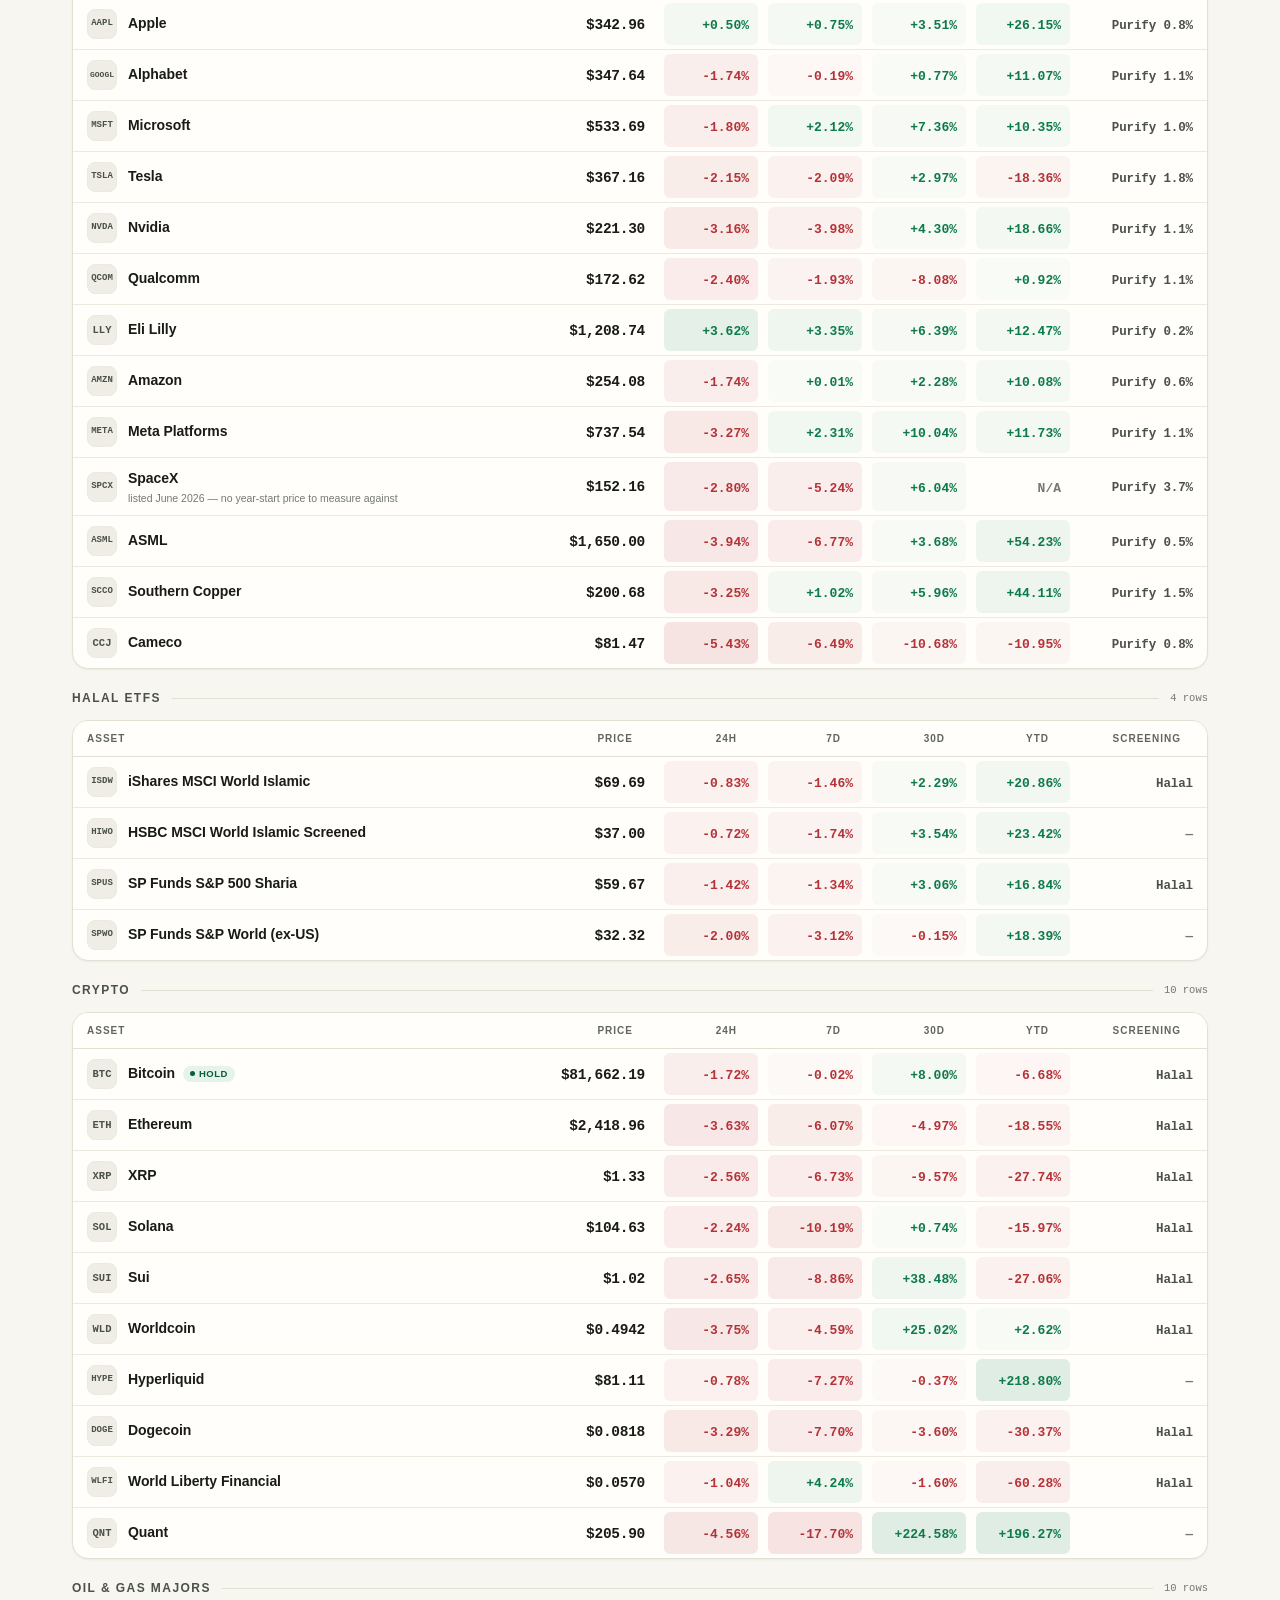
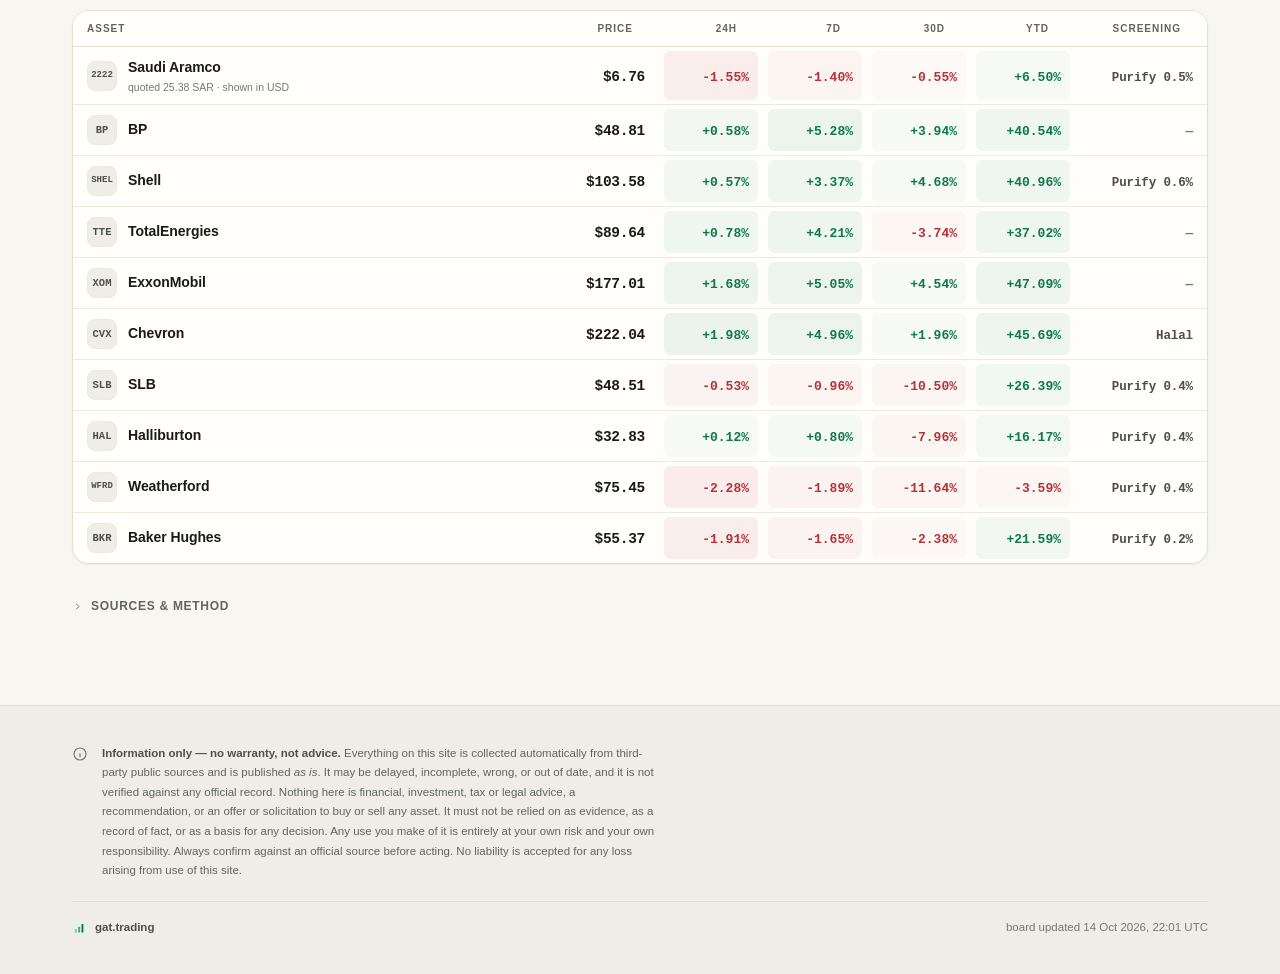
==== commit cf3041b4: "screening: AAOIFI wording - Not permissible replaces the old label; column 132px" ====
--- a/index.html
+++ b/index.html
@@ -12,7 +12,7 @@
 <meta name="apple-mobile-web-app-title" content="gat.trading">
 <meta name="apple-mobile-web-app-status-bar-style" content="black-translucent">
 <link rel="icon" href="data:image/svg+xml,<svg xmlns='http://www.w3.org/2000/svg' viewBox='0 0 100 100'><rect width='100' height='100' rx='22' fill='%230d7a4a'/><rect x='20' y='58' width='14' height='26' rx='4' fill='white' opacity='.45'/><rect x='43' y='42' width='14' height='42' rx='4' fill='white' opacity='.7'/><rect x='66' y='24' width='14' height='60' rx='4' fill='white'/></svg>">
-<link rel="stylesheet" href="assets/style.css?v=22">
+<link rel="stylesheet" href="assets/style.css?v=23">
 </head>
 <body>
 
@@ -316,7 +316,7 @@
   </div>
 </footer>
 
-<script src="assets/app.js?v=26"></script>
+<script src="assets/app.js?v=27"></script>
 <script data-goatcounter="https://gattrading.goatcounter.com/count" async src="//gc.zgo.at/count.js"></script>
 </body>
 </html>
--- a/assets/style.css
+++ b/assets/style.css
@@ -830,7 +830,7 @@
 td.scr .v { font-family: var(--mono); font-size: 12.5px; font-weight: 560; color: var(--ink2); letter-spacing: -.01em; }
 td.scr .v.na { color: var(--faint); }
 @media (min-width: 781px) {
-  table.mk th:nth-child(7) { width: 118px; }
+  table.mk th:nth-child(7) { width: 132px; }
 }
 @media (max-width: 780px) {
   table.mk td.scr { grid-column: 1 / 13; display: flex; align-items: baseline; gap: 8px; text-align: left; padding: 3px 0 0; }
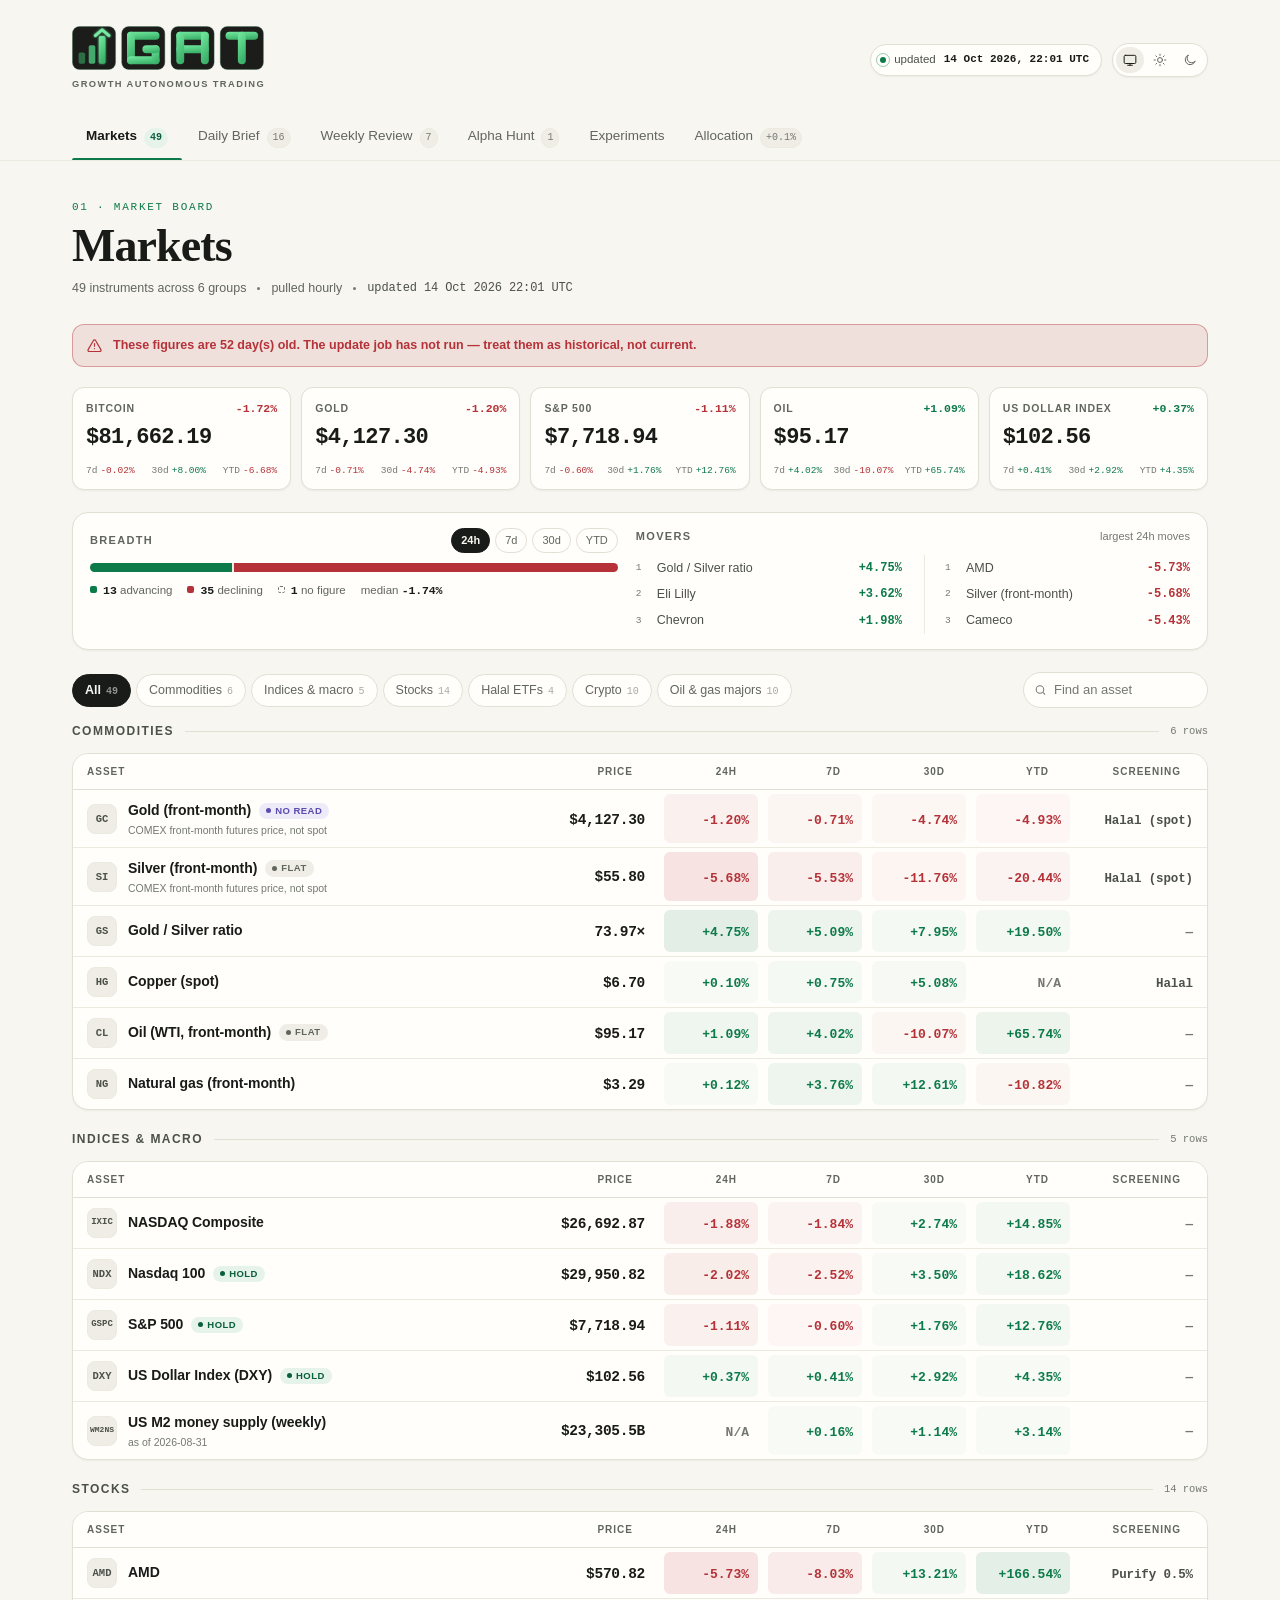
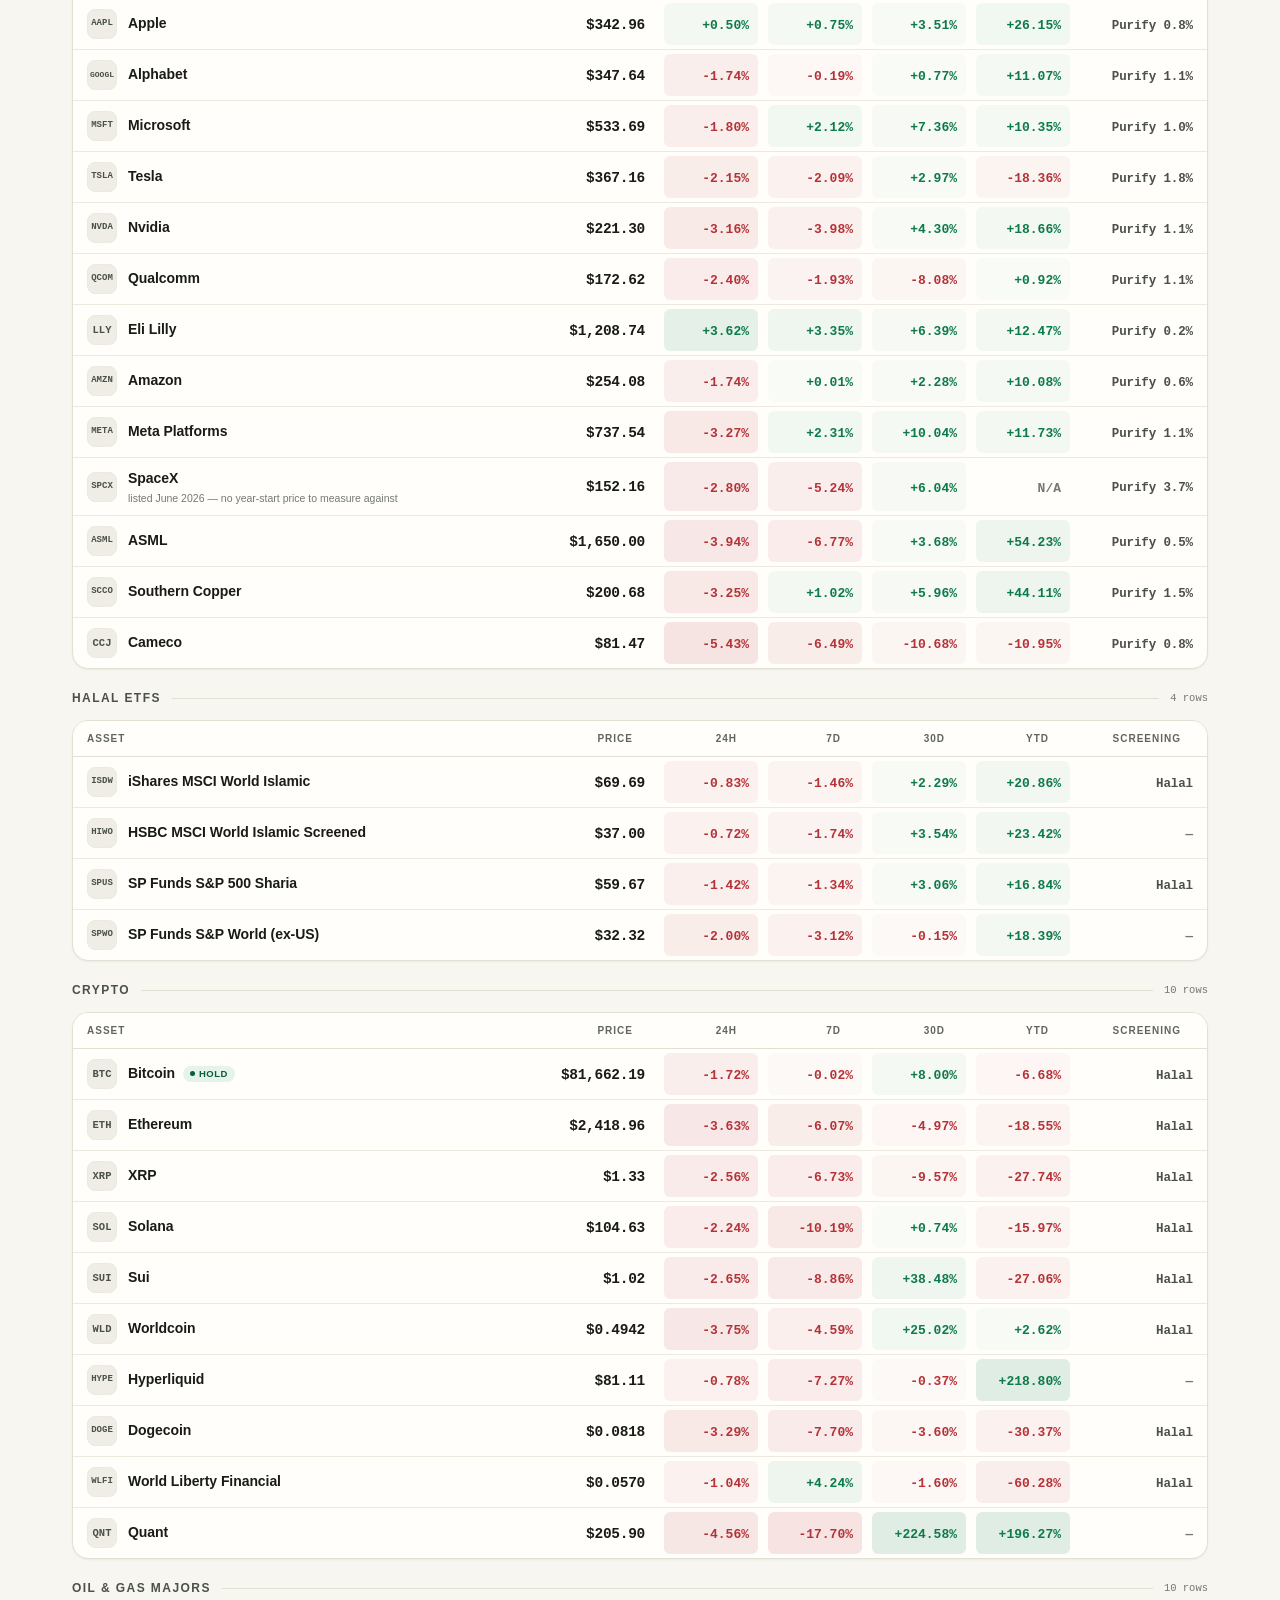
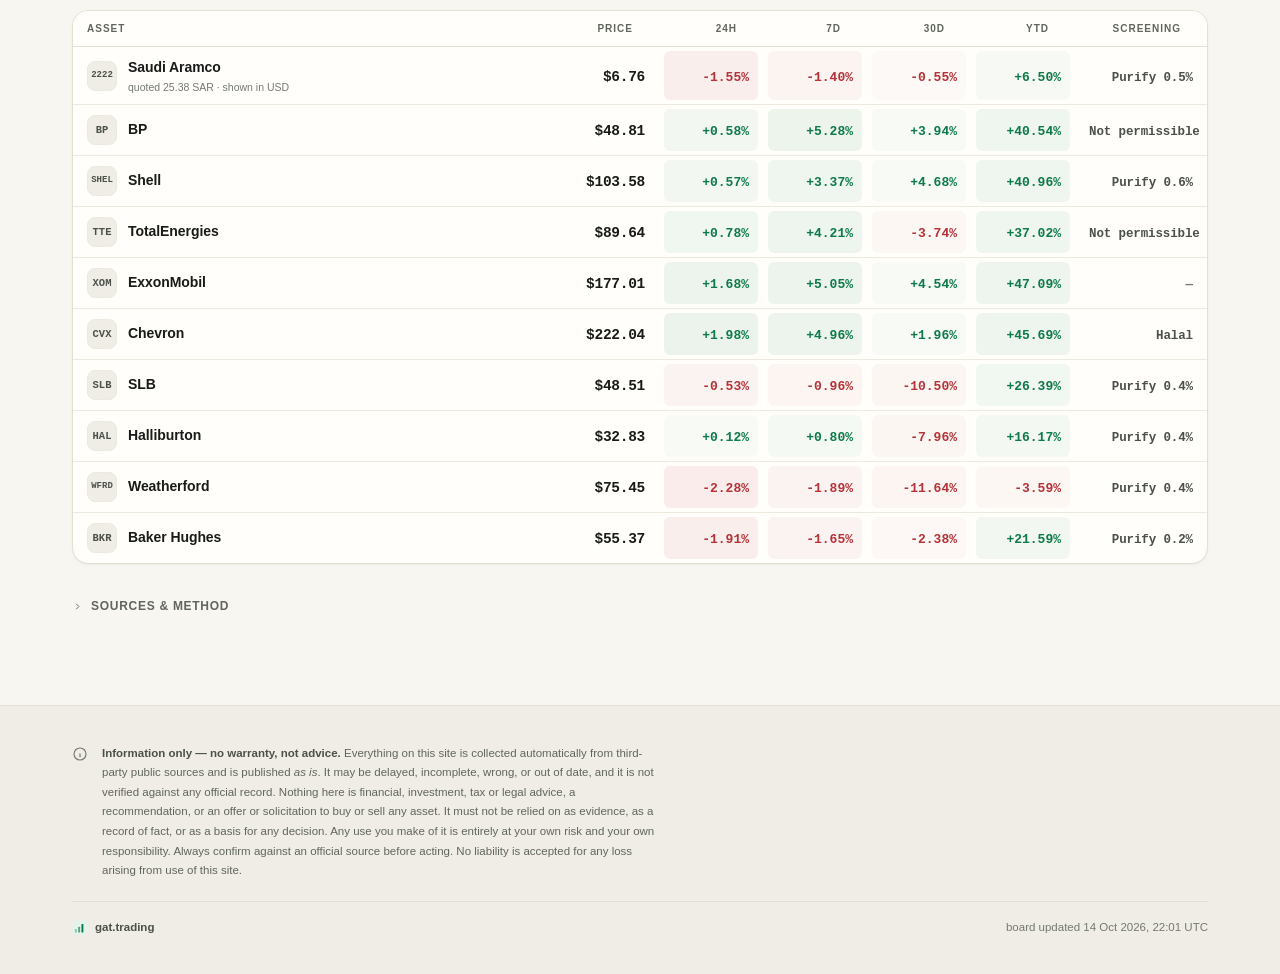
==== commit fc25facb: "screening: gold and silver read Halal (spot) - the ruling is the physical metal" ====
--- a/index.html
+++ b/index.html
@@ -316,7 +316,7 @@
   </div>
 </footer>
 
-<script src="assets/app.js?v=27"></script>
+<script src="assets/app.js?v=28"></script>
 <script data-goatcounter="https://gattrading.goatcounter.com/count" async src="//gc.zgo.at/count.js"></script>
 </body>
 </html>
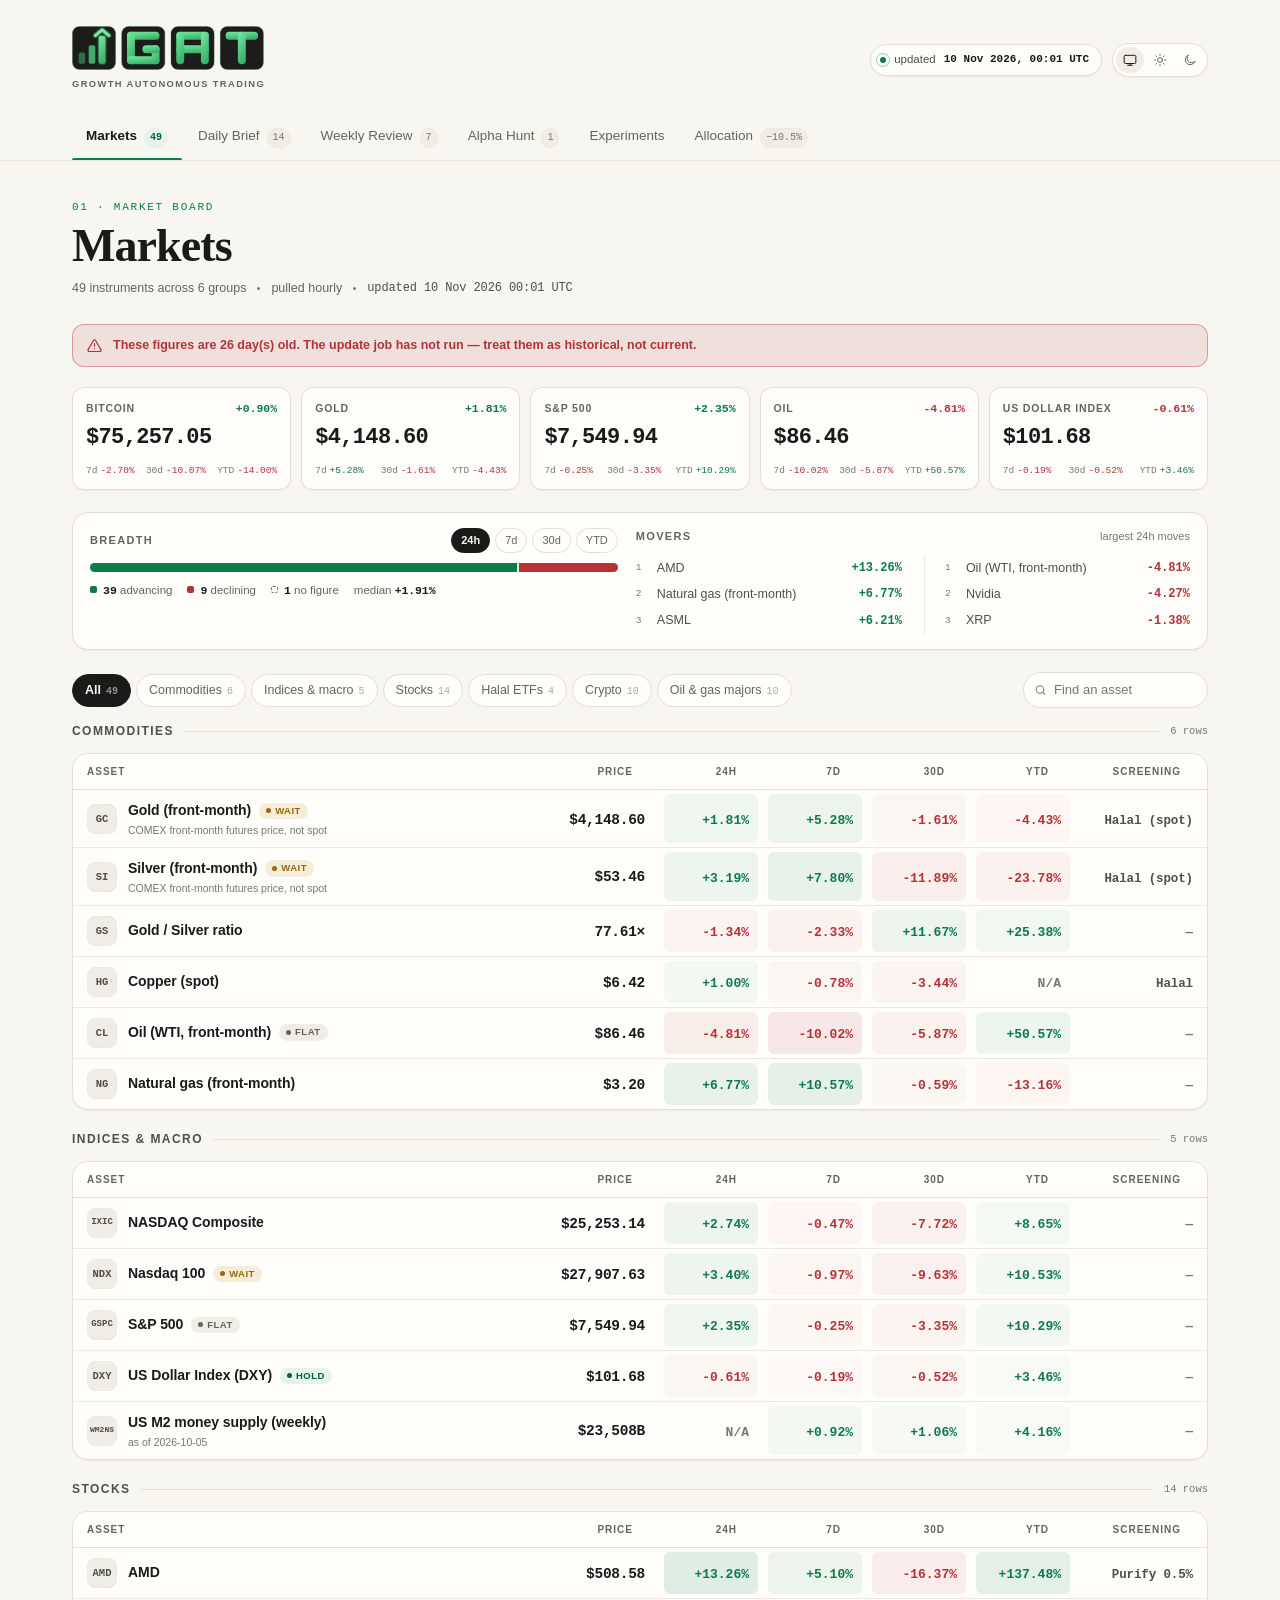
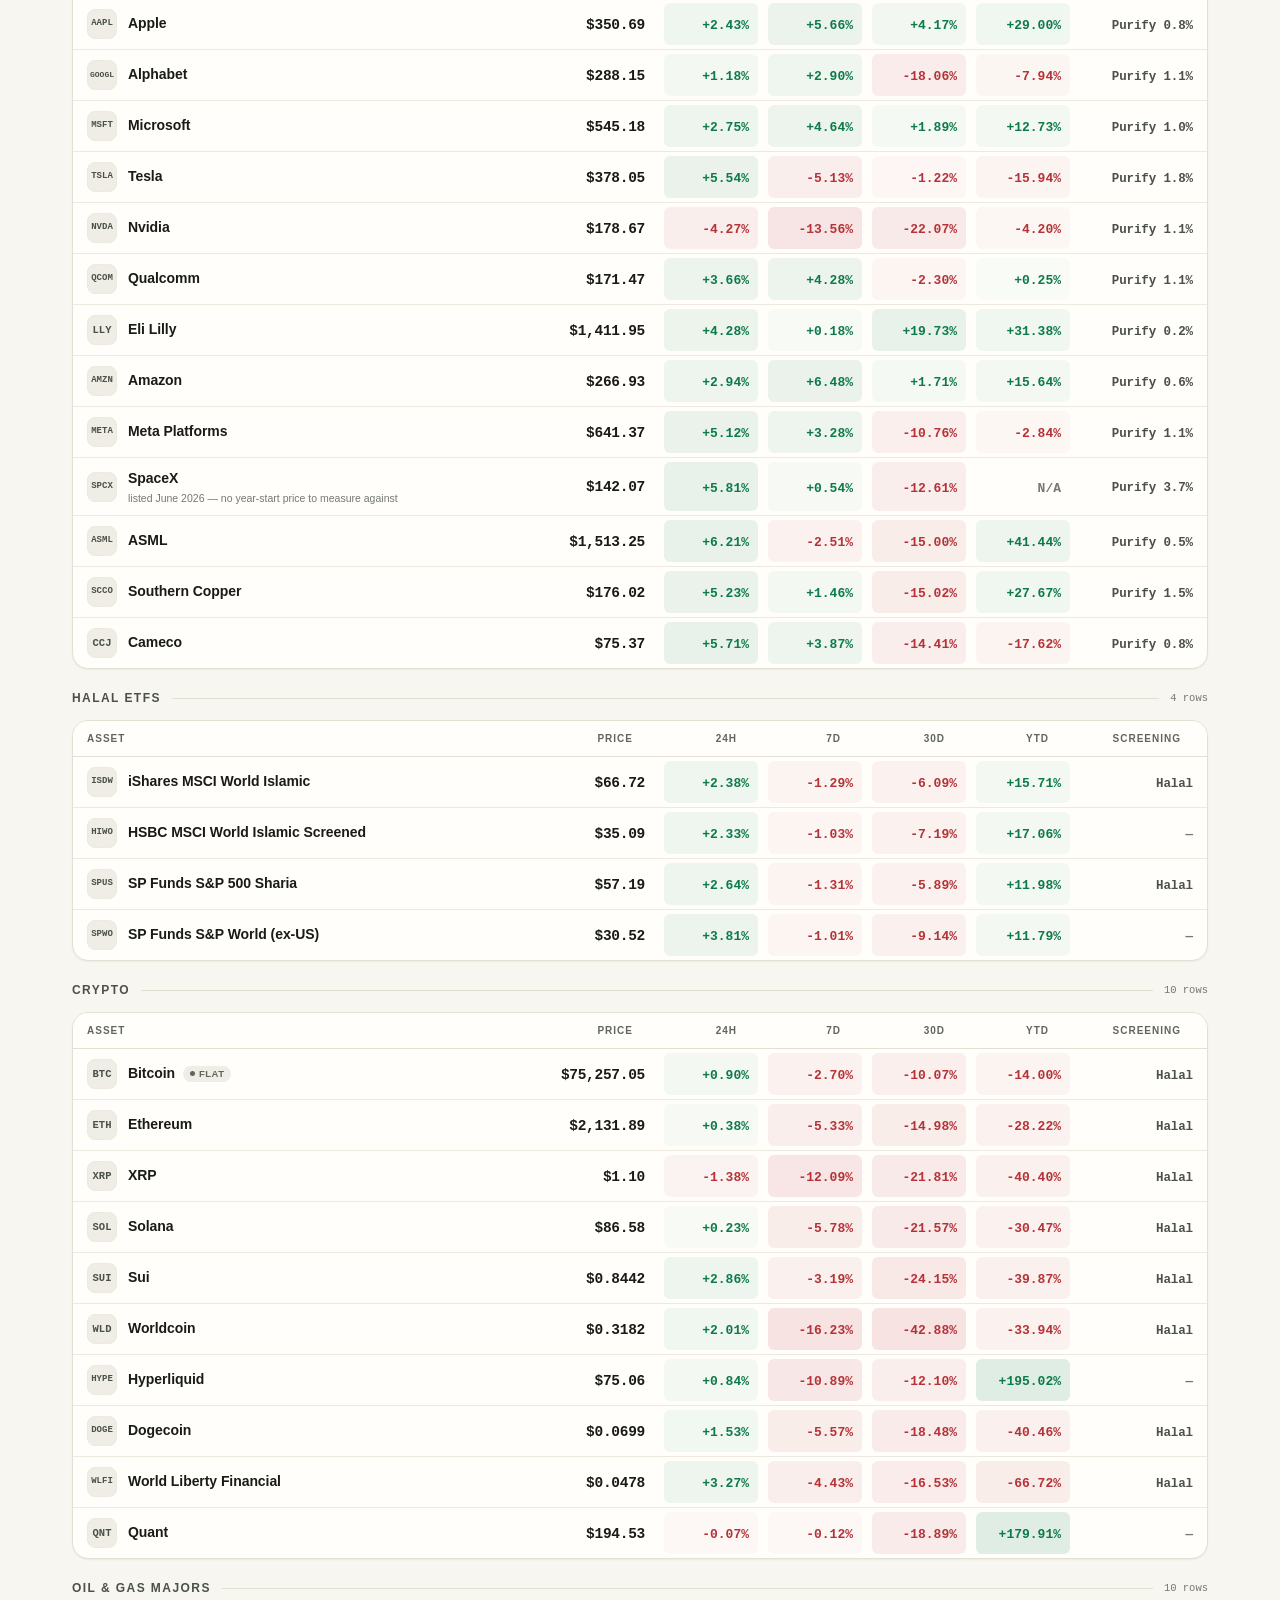
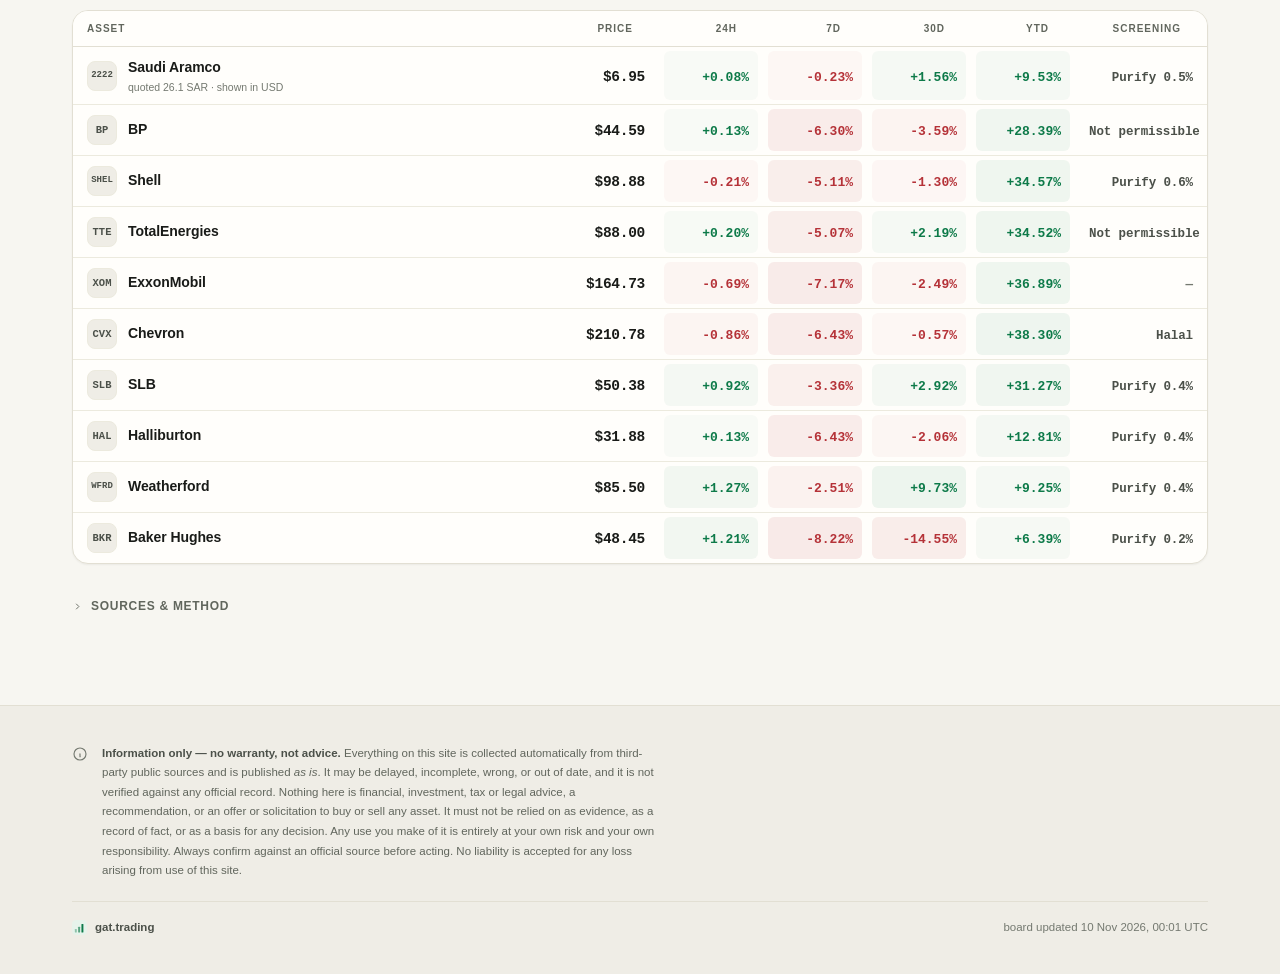
==== commit cebd0a06: "experiments: final results for MGAT Alpha v3.1 and Hades (both ended 9 Nov 2026); status and weeklie" ====
--- a/index.html
+++ b/index.html
@@ -4,7 +4,7 @@
 <meta charset="utf-8">
 <meta name="viewport" content="width=device-width, initial-scale=1, viewport-fit=cover">
 <title>gat.trading — Growth Autonomous Trading</title>
-<meta name="description" content="Asset prices updated hourly, a daily market brief, a weekly review, a counted alpha hunt, two paper-money experiments watched weekly, and an allocation shown only in percent.">
+<meta name="description" content="Asset prices updated hourly, a daily market brief, a weekly review, a counted alpha hunt, the final results of two trading experiments, and an allocation shown only in percent.">
 <meta name="color-scheme" content="light dark">
 <meta name="theme-color" content="#f7f6f1" media="(prefers-color-scheme: light)">
 <meta name="theme-color" content="#0b0d0c" media="(prefers-color-scheme: dark)">
@@ -13,6 +13,7 @@
 <meta name="apple-mobile-web-app-status-bar-style" content="black-translucent">
 <link rel="icon" href="data:image/svg+xml,<svg xmlns='http://www.w3.org/2000/svg' viewBox='0 0 100 100'><rect width='100' height='100' rx='22' fill='%230d7a4a'/><rect x='20' y='58' width='14' height='26' rx='4' fill='white' opacity='.45'/><rect x='43' y='42' width='14' height='42' rx='4' fill='white' opacity='.7'/><rect x='66' y='24' width='14' height='60' rx='4' fill='white'/></svg>">
 <link rel="stylesheet" href="assets/style.css?v=23">
+<link rel="stylesheet" href="assets/final.css?v=1">
 </head>
 <body>
 
@@ -213,41 +214,201 @@
   </section>
 
   <!-- ============ EXPERIMENTS ============ -->
+  <!-- Final since 2026-11-10: both experiments ended 9 Nov 2026. Two fixed reports, no data files, no updates. -->
   <section class="panel" id="p-experiments" role="tabpanel" aria-labelledby="tab-experiments" tabindex="0">
     <div class="phead">
-      <div class="no">05 · TWO EXPERIMENTS, WATCHED WEEKLY</div>
+      <div class="no">05 · TWO EXPERIMENTS, FINAL RESULTS</div>
       <h1>Experiments</h1>
-      <div class="psub" id="ex-sub"></div>
+      <div class="psub" id="ex-sub"><span>2 experiments, both ended 9 Nov 2026</span><span class="sep"></span><span class="num">final, not updated</span></div>
     </div>
 
     <div class="xtabs" role="tablist" aria-label="Experiments sections">
-      <button class="xtab" role="tab" aria-selected="true"  data-x="status">Status</button>
-      <button class="xtab" role="tab" aria-selected="false" data-x="mgat">MGAT Alpha — Weekly</button>
-      <button class="xtab" role="tab" aria-selected="false" data-x="hades">Hades Trading — Weekly</button>
-    </div>
-
-    <div class="xpane on" id="x-status" role="tabpanel">
-      <p class="xintro">Two paper-money experiments, run unattended. This sub-tab is a glance, not a
-      report — the weekly sub-tabs carry the detail.</p>
-      <div id="exstatus" class="status">Loading status…</div>
-      <div id="ex-status-stale"></div>
-      <div id="ex-status-empty"></div>
-      <div id="ex-status-cards" class="exgrid"></div>
-      <div id="ex-status-note"></div>
-    </div>
-
-    <div class="xpane" id="x-mgat" role="tabpanel">
-      <div id="exmgatstatus" class="status">Loading weekly…</div>
-      <div id="ex-mgat-stale"></div>
-      <div id="ex-mgat-empty"></div>
-      <div id="ex-mgat-main" hidden></div>
+      <button class="xtab" role="tab" aria-selected="true"  data-x="mgat">MGAT Alpha v3.1 — Final result</button>
+      <button class="xtab" role="tab" aria-selected="false" data-x="hades">Hades — Final result</button>
+    </div>
+
+    <div class="xpane on" id="x-mgat" role="tabpanel">
+<article class="fr" id="fr-mgat">
+  <header class="fr-top">
+    <div class="fr-eyebrow"><span class="fr-pill">Final result</span><span>Ended 9 Nov 2026</span><span>Paper money · $8,000</span><span>This page is final and will not change</span></div>
+    <h2>MGAT Alpha v3.1: could rule-based trading programs beat simply holding the same coins?</h2>
+    <p class="fr-dek">Eight automated programs traded cryptocurrencies on paper, every hour, for eleven weeks, against rules for judging that were written and signed before the first trade. This is the final account of what they did and what it shows.</p>
+  </header>
+
+  <section class="fr-sum" aria-label="Summary of results">
+    <span class="lbl">Summary of results</span>
+    <p class="fr-verdict">No strategy family showed a reliable advantage over holding the same coins after fees. The programs lagged holding while prices rose and lost less while prices fell, which is what holding cash does, not what good trade selection does. The experiment was stopped on 9 November 2026 and will not continue with real money.</p>
+    <div class="fr-tiles">
+      <div class="fr-tile"><span class="k">Trades closed</span><span class="v">139</span><span class="s">of a planned 200; 7 still open at the stop</span></div>
+      <div class="fr-tile"><span class="k">Closed trades, retained</span><span class="v dn">−$227.15</span><span class="s">135 trades; +$170.52 as booked with 4 unverifiable trades</span></div>
+      <div class="fr-tile"><span class="k">Account value</span><span class="v">$8,154.90</span><span class="s">+1.9% as booked, open positions included</span></div>
+      <div class="fr-tile"><span class="k">Profit factor</span><span class="v dn">0.78</span><span class="s">dollars won per dollar lost, 135 trades</span></div>
+    </div>
+    <ul class="fr-points">
+      <li><b>Formal verdict: inconclusive for all four families.</b> The outside price check that was meant to confirm every trade confirmed none of them, so under the signed rules no family could pass or fail.</li>
+      <li><b>Picking small coins lost.</b> The two small-coin families (BC, MED) lost money in the falling segment and had the largest samples.</li>
+      <li><b>The AI adviser could not tell winners from losers.</b> Trades it approved and trades it rejected lost almost the same (−5.3% and −5.5%).</li>
+      <li><b>Three independent AI readers</b>, from three different companies, read the frozen records and all recommended ending the experiment.</li>
+    </ul>
+  </section>
+
+  <section class="fr-sec">
+    <h3><span class="n">1</span>The experiment</h3>
+    <p>MGAT tested one question: <b>does an automated trading program earn more than an investor who buys the same coins and holds them?</b> Version 3.1 removed everything except the trading logic. It traded on paper: real market prices, simulated money, no slippage. That made the rules the only thing being tested.</p>
+    <p>A dedicated computer ran one decision round every hour, day and night. It held <b>$8,000 of paper money in eight programs of $1,000 each</b>: one each for the L1, BC and MED families and five for DEX, one per blockchain network. Each purchase used 15% of a program's available cash (minimum $20, maximum $600), at most three positions per program, with exchange fees of 0.1% to 0.3% charged on every buy and sell.</p>
+    <div class="fr-tw"><table class="frt">
+      <caption><b>The four strategy families.</b> Each family is a separate hypothesis with its own entry and exit rules.</caption>
+      <tr><th>Family</th><th class="l">What it bought</th><th>Take-profit</th><th>Stop-loss</th><th>Time limit</th></tr>
+      <tr><td>L1</td><td class="l">20 of the largest coins (Bitcoin, Ether, Solana and others) when up 2% in 24 hours and above their 20-day average</td><td>+12%</td><td>−8%</td><td>7 days</td></tr>
+      <tr><td>DEX</td><td class="l">New tokens on decentralised exchanges with rising price and enough trading; five programs, but only the Sui and BNB Chain ones ever traded</td><td>+25%</td><td>−12%</td><td>3 days</td></tr>
+      <tr><td>BC</td><td class="l">Coins worth over $100 million, up 3% in 24 hours, with a guard against buying a sharp fall</td><td>+20%</td><td>−10%</td><td>7 days</td></tr>
+      <tr><td>MED</td><td class="l">Coins that had been heavily sold (14-day RSI of 35 or less) or had just closed back above their 20-day average</td><td>+15%</td><td>−10%</td><td>14 days</td></tr>
+    </table></div>
+    <p>Two AI advisers recorded an opinion on trades without any power to change them: a simple built-in rule from the start, and from 13 October a large language model (Sonnet).</p>
+  </section>
+
+  <section class="fr-sec">
+    <h3><span class="n">2</span>Test period and how it was judged</h3>
+    <p>The programs traded from <b>25 August to 8 November 2026</b>. The operator stopped the run on 9 November at 20:26 UTC, at 139 of the 200 planned trades; the books were frozen and fingerprinted at that moment. The rules for judging were signed before the first trade, so the results could not be read selectively afterwards:</p>
+    <ul>
+      <li>The run ends at 200 closed trades, on 30 January 2027, or earlier by the operator.</li>
+      <li>A software repair on 7 October splits the run into <b>segment 1</b> (before) and <b>segment 2</b> (after). Each family is judged on segment 2 alone and the two are never pooled.</li>
+      <li>A family passes only with at least 30 trades, a positive average after fees, a positive average even without its two best trades, and a better yearly return than both the Nasdaq-100 and the S&amp;P 500.</li>
+      <li>Every trade must be confirmed by a separate, outside price record.</li>
+    </ul>
+    <p>Reaching 200 trades would have taken about five more weeks, and no family was close enough to the pass line for those trades to change the answer, so the run was stopped early.</p>
+  </section>
+
+  <section class="fr-sec">
+    <h3><span class="n">3</span>Results</h3>
+    <h4>The fleet as a whole</h4>
+    <p>The 139 closed trades booked <b>+$170.52</b>. Four of them, on BNB Chain, took their prices from a single source that could not be cross-checked; one alone booked +$515.83. The signed rules exclude them. <b>The 135 retained trades lost $227.15</b>, an average of −1.4% per trade after fees, with 34% of trades profitable. At the stop the account stood at $8,154.90, including 7 open positions bought for $728.11. The largest fall from a peak was 5.4% as booked, 11.2% without the four unverifiable trades.</p>
+    <figure class="fr-fig"><div class="sc"><svg class="frc" viewBox="0 0 760 330" role="img" aria-label="MGAT account value against Bitcoin, both indexed to 100 on 25 August 2026" xmlns="http://www.w3.org/2000/svg"><line x1="50.0" y1="294.0" x2="632.0" y2="294.0" class="g"/><text x="42.0" y="298.0" class="t" text-anchor="end">92.5</text><line x1="50.0" y1="254.6" x2="632.0" y2="254.6" class="g"/><text x="42.0" y="258.6" class="t" text-anchor="end">95</text><line x1="50.0" y1="215.1" x2="632.0" y2="215.1" class="g"/><text x="42.0" y="219.1" class="t" text-anchor="end">97.5</text><line x1="50.0" y1="175.7" x2="632.0" y2="175.7" class="g"/><text x="42.0" y="179.7" class="t" text-anchor="end">100</text><line x1="50.0" y1="136.3" x2="632.0" y2="136.3" class="g"/><text x="42.0" y="140.3" class="t" text-anchor="end">102.5</text><line x1="50.0" y1="96.9" x2="632.0" y2="96.9" class="g"/><text x="42.0" y="100.9" class="t" text-anchor="end">105</text><line x1="50.0" y1="57.4" x2="632.0" y2="57.4" class="g"/><text x="42.0" y="61.4" class="t" text-anchor="end">107.5</text><line x1="50.0" y1="18.0" x2="632.0" y2="18.0" class="g"/><text x="42.0" y="22.0" class="t" text-anchor="end">110</text><line x1="50.0" y1="175.7" x2="632.0" y2="175.7" class="z"/><line x1="383.7" y1="18.0" x2="383.7" y2="294.0" class="m"/><text x="389.7" y="30.0" class="t" text-anchor="start">repair, 7 Oct</text><text x="104.3" y="314.0" class="t" text-anchor="middle">1 Sep</text><text x="337.1" y="314.0" class="t" text-anchor="middle">1 Oct</text><text x="577.7" y="314.0" class="t" text-anchor="middle">1 Nov</text><path d="M50.0,175.7 L57.8,166.0 L65.5,141.4 L73.3,189.6 L81.0,181.9 L88.8,192.9 L96.6,174.9 L104.3,197.8 L112.1,199.8 L119.8,120.9 L127.6,153.2 L135.4,149.8 L143.1,139.5 L150.9,164.2 L158.6,177.4 L166.4,180.4 L174.2,215.3 L181.9,202.1 L189.7,201.0 L197.4,209.8 L205.2,182.7 L213.0,233.8 L220.7,222.6 L228.5,218.3 L236.2,128.6 L244.0,121.3 L251.8,122.7 L259.5,13.4 L267.3,21.7 L275.0,58.1 L282.8,57.8 L290.6,64.0 L298.3,57.4 L306.1,56.6 L313.8,76.1 L321.6,72.8 L329.4,73.6 L337.1,48.4 L344.9,55.7 L352.6,50.9 L360.4,15.2 L368.2,30.6 L375.9,34.9 L383.7,79.7 L391.4,111.1 L399.2,93.5 L407.0,86.4 L414.7,70.6 L422.5,109.2 L430.2,82.7 L438.0,112.6 L445.8,101.3 L453.5,113.9 L461.3,116.4 L469.0,103.9 L476.8,107.5 L484.6,85.6 L492.3,64.2 L500.1,117.9 L507.8,122.5 L515.6,128.5 L523.4,143.3 L531.1,143.4 L538.9,128.1 L546.6,119.4 L554.4,186.7 L562.2,199.2 L569.9,194.9 L577.7,179.4 L585.4,210.3 L593.2,197.5 L601.0,136.3 L608.7,224.9 L616.5,229.8 L624.2,229.4 L632.0,249.8" style="fill:none;stroke:var(--faint);stroke-width:2;stroke-linejoin:round"/><path d="M50.0,175.7 L57.8,178.3 L65.5,178.1 L73.3,185.7 L81.0,190.3 L88.8,195.3 L96.6,183.3 L104.3,181.0 L112.1,177.4 L119.8,171.2 L127.6,169.7 L135.4,156.7 L143.1,154.8 L150.9,150.2 L158.6,151.0 L166.4,165.1 L174.2,163.2 L181.9,161.3 L189.7,188.1 L197.4,193.1 L205.2,189.1 L213.0,202.6 L220.7,208.5 L228.5,203.6 L236.2,182.5 L244.0,177.2 L251.8,175.7 L259.5,164.3 L267.3,161.6 L275.0,171.8 L282.8,171.1 L290.6,153.0 L298.3,157.3 L306.1,154.4 L313.8,154.8 L321.6,157.1 L329.4,56.6 L337.1,59.8 L344.9,61.4 L352.6,55.0 L360.4,50.6 L368.2,52.4 L375.9,55.8 L383.7,68.2 L391.4,73.5 L399.2,68.4 L407.0,70.8 L414.7,74.4 L422.5,89.4 L430.2,95.6 L438.0,100.0 L445.8,99.8 L453.5,101.6 L461.3,102.9 L469.0,112.2 L476.8,110.2 L484.6,108.0 L492.3,108.1 L500.1,103.0 L507.8,101.6 L515.6,97.7 L523.4,104.2 L531.1,108.0 L538.9,104.0 L546.6,105.5 L554.4,117.4 L562.2,119.1 L569.9,120.8 L577.7,120.2 L585.4,124.7 L593.2,122.6 L601.0,120.1 L608.7,133.0 L616.5,132.8 L624.2,134.9 L632.0,140.8" style="fill:none;stroke:var(--blue);stroke-width:1.6;stroke-linejoin:round;stroke-dasharray:5 4;opacity:0.6"/><path d="M50.0,175.7 L57.8,178.3 L65.5,178.1 L73.3,185.7 L81.0,190.3 L88.8,195.3 L96.6,183.3 L104.3,181.0 L112.1,177.4 L119.8,171.2 L127.6,169.7 L135.4,156.7 L143.1,154.8 L150.9,150.2 L158.6,151.0 L166.4,165.1 L174.2,163.2 L181.9,161.3 L189.7,158.3 L197.4,163.3 L205.2,159.3 L213.0,172.8 L220.7,178.7 L228.5,173.8 L236.2,152.7 L244.0,147.4 L251.8,145.9 L259.5,134.5 L267.3,131.8 L275.0,142.0 L282.8,141.3 L290.6,123.2 L298.3,127.5 L306.1,124.6 L313.8,125.0 L321.6,127.3 L329.4,128.9 L337.1,132.2 L344.9,133.8 L352.6,127.4 L360.4,123.0 L368.2,124.8 L375.9,128.1 L383.7,140.6 L391.4,145.9 L399.2,140.8 L407.0,143.2 L414.7,146.8 L422.5,161.8 L430.2,168.0 L438.0,172.4 L445.8,172.2 L453.5,174.0 L461.3,175.3 L469.0,184.6 L476.8,182.5 L484.6,180.4 L492.3,180.4 L500.1,187.1 L507.8,185.7 L515.6,181.8 L523.4,182.9 L531.1,186.8 L538.9,182.8 L546.6,184.3 L554.4,196.2 L562.2,197.9 L569.9,199.6 L577.7,199.0 L585.4,203.4 L593.2,201.3 L601.0,198.9 L608.7,211.8 L616.5,211.6 L624.2,213.7 L632.0,219.6" style="fill:none;stroke:var(--blue);stroke-width:2.4;stroke-linejoin:round"/><circle cx="632.0" cy="140.8" r="4.5" style="fill:var(--blue);stroke:var(--card);stroke-width:2"/><text x="642.0" y="144.8" class="t" text-anchor="start">As booked 102.2</text><circle cx="632.0" cy="219.6" r="4.5" style="fill:var(--blue);stroke:var(--card);stroke-width:2"/><text x="642.0" y="223.6" class="tk" text-anchor="start">Adjusted 97.2</text><circle cx="632.0" cy="249.8" r="4.5" style="fill:var(--faint);stroke:var(--card);stroke-width:2"/><text x="642.0" y="253.8" class="t" text-anchor="start">Bitcoin 95.3</text></svg></div><figcaption><b>Account value against Bitcoin, both indexed to 100 on 25 August.</b> Adjusted: account value minus the profit of the four unverifiable trades (ends at 97.2). As booked: exactly as recorded (102.2). Bitcoin ended at 95.3. Last hourly record 8 November. The fleet fell less than Bitcoin mainly because it held cash much of the time.</figcaption></figure>
+    <h4>By strategy family</h4>
+    <figure class="fr-fig"><div class="sc"><svg class="frc" viewBox="0 0 760 320" role="img" aria-label="Cumulative profit and loss of each MGAT family in dollars" xmlns="http://www.w3.org/2000/svg"><line x1="62.0" y1="284.0" x2="648.0" y2="284.0" class="g"/><text x="54.0" y="288.0" class="t" text-anchor="end">−$200</text><line x1="62.0" y1="239.7" x2="648.0" y2="239.7" class="g"/><text x="54.0" y="243.7" class="t" text-anchor="end">−$150</text><line x1="62.0" y1="195.3" x2="648.0" y2="195.3" class="g"/><text x="54.0" y="199.3" class="t" text-anchor="end">−$100</text><line x1="62.0" y1="151.0" x2="648.0" y2="151.0" class="g"/><text x="54.0" y="155.0" class="t" text-anchor="end">−$50</text><line x1="62.0" y1="106.7" x2="648.0" y2="106.7" class="g"/><text x="54.0" y="110.7" class="t" text-anchor="end">$0</text><line x1="62.0" y1="62.3" x2="648.0" y2="62.3" class="g"/><text x="54.0" y="66.3" class="t" text-anchor="end">$50</text><line x1="62.0" y1="18.0" x2="648.0" y2="18.0" class="g"/><text x="54.0" y="22.0" class="t" text-anchor="end">$100</text><line x1="62.0" y1="106.7" x2="648.0" y2="106.7" class="z"/><line x1="393.6" y1="18.0" x2="393.6" y2="284.0" class="m"/><text x="399.6" y="30.0" class="t" text-anchor="start">repair, 7 Oct</text><text x="116.0" y="304.0" class="t" text-anchor="middle">1 Sep</text><text x="347.3" y="304.0" class="t" text-anchor="middle">1 Oct</text><text x="586.3" y="304.0" class="t" text-anchor="middle">1 Nov</text><path d="M62.0,106.7 L116.0,110.6 L116.0,112.9 L116.0,116.2 L162.2,102.2 L169.9,102.9 L185.4,100.9 L247.1,100.8 L247.1,94.2 L254.8,90.1 L262.5,77.2 L301.0,73.4 L316.4,59.4 L324.2,59.8 L324.2,52.4 L393.6,55.5 L393.6,57.3 L393.6,57.3 L432.1,70.8 L555.5,74.2 L570.9,84.3 L617.2,94.6 L640.3,109.1 L648.0,109.1" style="fill:none;stroke:var(--blue);stroke-width:2;stroke-linejoin:round"/><path d="M62.0,106.7 L100.6,114.6 L154.5,106.0 L262.5,79.0 L316.4,50.7 L324.2,24.2 L393.6,39.1 L439.8,50.3 L486.1,55.6 L648.0,55.6" style="fill:none;stroke:var(--gold);stroke-width:2;stroke-linejoin:round"/><path d="M62.0,106.7 L62.0,116.8 L69.7,128.3 L85.1,141.0 L85.1,155.1 L92.8,167.3 L108.3,148.4 L123.7,128.4 L139.1,123.0 L146.8,102.8 L146.8,114.5 L146.8,95.1 L146.8,71.9 L162.2,48.1 L177.7,62.3 L177.7,56.4 L185.4,68.7 L193.1,46.6 L200.8,46.7 L208.5,24.7 L223.9,36.3 L231.6,48.2 L231.6,78.8 L231.6,90.7 L239.3,107.7 L247.1,79.9 L247.1,58.2 L270.2,33.4 L293.3,26.4 L293.3,40.5 L301.0,20.9 L324.2,15.4 L347.3,23.5 L355.0,32.3 L378.1,9.2 L378.1,10.6 L393.6,23.1 L393.6,36.0 L393.6,47.4 L401.3,67.3 L401.3,79.3 L409.0,55.8 L424.4,71.0 L432.1,66.6 L439.8,78.0 L439.8,89.5 L439.8,100.1 L447.5,113.0 L447.5,124.8 L447.5,136.1 L455.2,146.6 L455.2,157.0 L455.2,135.9 L478.4,146.6 L478.4,156.9 L478.4,170.1 L509.2,165.8 L516.9,140.7 L516.9,150.9 L524.6,162.0 L532.3,142.9 L532.3,147.4 L563.2,158.0 L563.2,168.2 L570.9,178.3 L570.9,189.9 L578.6,199.7 L586.3,180.5 L586.3,192.2 L632.6,202.2 L632.6,212.9 L632.6,216.7 L640.3,221.8 L648.0,221.8" style="fill:none;stroke:var(--violet);stroke-width:2;stroke-linejoin:round"/><path d="M62.0,106.7 L85.1,123.2 L100.6,133.3 L108.3,99.9 L169.9,108.8 L169.9,109.2 L177.7,137.0 L185.4,148.7 L208.5,160.5 L277.9,145.9 L285.6,131.4 L285.6,142.5 L285.6,132.6 L308.7,117.6 L324.2,128.4 L339.6,139.0 L393.6,139.4 L401.3,150.7 L401.3,161.3 L424.4,171.5 L432.1,171.1 L447.5,180.9 L447.5,190.8 L470.7,176.3 L478.4,186.4 L478.4,196.2 L486.1,206.1 L540.1,215.7 L563.2,225.0 L570.9,236.4 L578.6,223.7 L594.0,233.0 L594.0,232.2 L601.7,241.5 L648.0,241.5" style="fill:none;stroke:var(--amber);stroke-width:2;stroke-linejoin:round"/><circle cx="648.0" cy="55.6" r="4.5" style="fill:var(--gold);stroke:var(--card);stroke-width:2"/><text x="658.0" y="59.6" class="tk" text-anchor="start">DEX +$58</text><circle cx="648.0" cy="109.1" r="4.5" style="fill:var(--blue);stroke:var(--card);stroke-width:2"/><text x="658.0" y="113.1" class="tk" text-anchor="start">L1 −$3</text><circle cx="648.0" cy="221.8" r="4.5" style="fill:var(--violet);stroke:var(--card);stroke-width:2"/><text x="658.0" y="225.8" class="tk" text-anchor="start">BC −$130</text><circle cx="648.0" cy="241.5" r="4.5" style="fill:var(--amber);stroke:var(--card);stroke-width:2"/><text x="658.0" y="245.5" class="tk" text-anchor="start">MED −$152</text></svg></div><figcaption><b>Cumulative profit and loss of each family, in dollars,</b> unverifiable trades excluded. BC and MED drifted down after the October market peak, L1 gave back its earlier gains, and DEX rests on only eight trades.</figcaption></figure>
+    <div class="fr-tw"><table class="frt">
+      <caption><b>Results by family and segment, after fees.</b> "Without best 2" removes each group's two best trades, to test whether a result depends on a lucky few.</caption>
+      <tr><th>Family</th><th class="l">Period</th><th>Trades</th><th>Win rate</th><th>Average per trade</th><th>Without best 2</th><th>Profit / loss</th></tr>
+      <tr><td>L1</td><td class='l'>Segment 1 · 25 Aug–7 Oct</td><td>17</td><td>53%</td><td><span class="up">+2.8%</span></td><td><span class="up">+1.5%</span></td><td><span class="up">+$55.65</span></td></tr><tr><td>L1</td><td class='l'>Segment 2 · 7 Oct–8 Nov</td><td>5</td><td>0%</td><td><span class="dn">−8.3%</span></td><td><span class="dn">−10.2%</span></td><td><span class="dn">−$58.45</span></td></tr><tr><td>DEX</td><td class='l'>Segment 1 · 25 Aug–7 Oct</td><td>6</td><td>67%</td><td><span class="up">+9.0%</span></td><td><span class="up">+2.6%</span></td><td><span class="up">+$76.21</span></td></tr><tr><td>DEX</td><td class='l'>Segment 2 · 7 Oct–8 Nov</td><td>2</td><td>0%</td><td><span class="dn">−5.8%</span></td><td>—</td><td><span class="dn">−$18.61</span></td></tr><tr><td>BC</td><td class='l'>Segment 1 · 25 Aug–7 Oct</td><td>40</td><td>45%</td><td><span class="up">+1.4%</span></td><td><span class="up">+0.1%</span></td><td><span class="up">+$49.33</span></td></tr><tr><td>BC</td><td class='l'>Segment 2 · 7 Oct–8 Nov</td><td>32</td><td>19%</td><td><span class="dn">−4.9%</span></td><td><span class="dn">−6.8%</span></td><td><span class="dn">−$179.19</span></td></tr><tr><td>MED</td><td class='l'>Segment 1 · 25 Aug–7 Oct</td><td>18</td><td>33%</td><td><span class="dn">−2.0%</span></td><td><span class="dn">−5.4%</span></td><td><span class="dn">−$49.22</span></td></tr><tr><td>MED</td><td class='l'>Segment 2 · 7 Oct–8 Nov</td><td>15</td><td>20%</td><td><span class="dn">−6.4%</span></td><td><span class="dn">−9.8%</span></td><td><span class="dn">−$102.87</span></td></tr><tr class='tot'><td>All</td><td class='l'>25 Aug–8 Nov</td><td>135</td><td>34%</td><td><span class="dn">−1.4%</span></td><td><span class="dn">−1.9%</span></td><td><span class="dn">−$227.15</span></td></tr>
+    </table></div>
+    <p>In segment 2, the period the rules judge, only BC reached 30 trades, and it lost 4.9% per trade. L1 (5 trades), DEX (2) and MED (15) never reached the minimum.</p>
+    <h4>Against simply holding the same coins</h4>
+    <figure class="fr-fig"><div class="sc"><svg class="frc" viewBox="0 0 760 346" role="img" aria-label="Strategy result against holding the same coins over the same dates" xmlns="http://www.w3.org/2000/svg"><rect x="200" y="10" width="12" height="12" rx="2" style="fill:var(--blue)"/><text x="218.0" y="20.0" class="t" text-anchor="start">following the strategy</text><rect x="390" y="10" width="12" height="12" rx="2" style="fill:var(--faint)"/><text x="408.0" y="20.0" class="t" text-anchor="start">holding the same coins</text><text x="752.0" y="20.0" class="t" text-anchor="end">difference</text><line x1="200.0" y1="34.0" x2="200.0" y2="312.0" class="g"/><text x="200.0" y="330.0" class="t" text-anchor="middle">−20%</text><line x1="293.6" y1="34.0" x2="293.6" y2="312.0" class="g"/><text x="293.6" y="330.0" class="t" text-anchor="middle">−10%</text><line x1="387.2" y1="34.0" x2="387.2" y2="312.0" class="g"/><text x="387.2" y="330.0" class="t" text-anchor="middle">0</text><line x1="480.8" y1="34.0" x2="480.8" y2="312.0" class="g"/><text x="480.8" y="330.0" class="t" text-anchor="middle">+10%</text><line x1="574.4" y1="34.0" x2="574.4" y2="312.0" class="g"/><text x="574.4" y="330.0" class="t" text-anchor="middle">+20%</text><line x1="668.0" y1="34.0" x2="668.0" y2="312.0" class="g"/><text x="668.0" y="330.0" class="t" text-anchor="middle">+30%</text><line x1="387.2" y1="34.0" x2="387.2" y2="312.0" class="z"/><rect x="387.2" y="44" width="90.6" height="12" rx="2" style="fill:var(--blue)"/><rect x="387.2" y="58" width="157.1" height="12" rx="2" style="fill:var(--faint)"/><text x="8.0" y="61.0" class="t" text-anchor="start"><tspan class="tk b">L1</tspan>  Aug–Oct (seg. 1)</text><text x="752.0" y="61.0" class="tk b" text-anchor="end">−7.1 pts</text><rect x="289.9" y="82" width="97.3" height="12" rx="2" style="fill:var(--blue)"/><rect x="275.5" y="96" width="111.7" height="12" rx="2" style="fill:var(--faint)"/><text x="8.0" y="99.0" class="t" text-anchor="start"><tspan class="tk b">L1</tspan>  Oct–Nov (seg. 2)</text><text x="752.0" y="99.0" class="tk b" text-anchor="end">+1.5 pts</text><rect x="387.2" y="120" width="255.6" height="12" rx="2" style="fill:var(--blue)"/><rect x="387.2" y="134" width="302.1" height="12" rx="2" style="fill:var(--faint)"/><text x="8.0" y="137.0" class="t" text-anchor="start"><tspan class="tk b">DEX</tspan>  Aug–Oct (seg. 1)</text><text x="752.0" y="137.0" class="tk b" text-anchor="end">−5.0 pts</text><rect x="387.2" y="158" width="36.9" height="12" rx="2" style="fill:var(--blue)"/><rect x="387.2" y="172" width="181.0" height="12" rx="2" style="fill:var(--faint)"/><text x="8.0" y="175.0" class="t" text-anchor="start"><tspan class="tk b">BC</tspan>  Aug–Oct (seg. 1)</text><text x="752.0" y="175.0" class="tk b" text-anchor="end">−15.4 pts</text><rect x="324.7" y="196" width="62.5" height="12" rx="2" style="fill:var(--blue)"/><rect x="301.0" y="210" width="86.2" height="12" rx="2" style="fill:var(--faint)"/><text x="8.0" y="213.0" class="t" text-anchor="start"><tspan class="tk b">BC</tspan>  Oct–Nov (seg. 2)</text><text x="752.0" y="213.0" class="tk b" text-anchor="end">+2.5 pts</text><rect x="365.0" y="234" width="22.2" height="12" rx="2" style="fill:var(--blue)"/><rect x="363.5" y="248" width="23.7" height="12" rx="2" style="fill:var(--faint)"/><text x="8.0" y="251.0" class="t" text-anchor="start"><tspan class="tk b">MED</tspan>  Aug–Oct (seg. 1)</text><text x="752.0" y="251.0" class="tk b" text-anchor="end">+0.2 pts</text><rect x="292.9" y="272" width="94.3" height="12" rx="2" style="fill:var(--blue)"/><rect x="276.3" y="286" width="110.9" height="12" rx="2" style="fill:var(--faint)"/><text x="8.0" y="289.0" class="t" text-anchor="start"><tspan class="tk b">MED</tspan>  Oct–Nov (seg. 2)</text><text x="752.0" y="289.0" class="tk b" text-anchor="end">+1.8 pts</text></svg></div><figcaption><b>Strategy result against holding the same coins over the same dates</b> (equal money per coin, held from the first purchase to the last sale in each segment). In the rising segment 1, L1, DEX and BC earned clearly less than holding and MED was level. In the falling segment 2 every family lost slightly less. DEX segment 2 (2 trades) is too small to compare.</figcaption></figure>
+    <p>The pattern is the same in every family, which points to its cause: a program that is out of the market much of the time earns less when prices rise and loses less when they fall. Some of that idle cash was built in, since three of the five DEX programs ($3,000 of the $8,000) never made a trade.</p>
+    <h4>How trades ended</h4>
+    <figure class="fr-fig"><div class="sc"><svg class="frc" viewBox="0 0 760 112" role="img" aria-label="How the 135 retained MGAT trades ended" xmlns="http://www.w3.org/2000/svg"><rect x="8.0" y="10" width="360.7" height="36" rx="4" style="fill:var(--dn)"/><text x="8.0" y="70.0" class="tk b" text-anchor="start">Stop-loss</text><text x="8.0" y="90.0" class="t" text-anchor="start">66 trades · avg −11.7%</text><rect x="371.7" y="10" width="234.0" height="36" rx="4" style="fill:var(--faint)"/><text x="371.7" y="70.0" class="tk b" text-anchor="start">Time limit</text><text x="371.7" y="90.0" class="t" text-anchor="start">43 trades · avg +1.7%</text><rect x="608.7" y="10" width="140.3" height="36" rx="4" style="fill:var(--up)"/><text x="608.7" y="70.0" class="tk b" text-anchor="start">Take-profit</text><text x="608.7" y="90.0" class="t" text-anchor="start">26 trades · avg +19.8%</text></svg></div><figcaption><b>Exits of the 135 retained trades.</b> Half ended at the stop-loss, losing 11.7% on average; take-profits gained 19.8% but were too few to cover them. Prices were checked once an hour, so stops often filled beyond their level.</figcaption></figure>
+    <h4>The AI advisers</h4>
+    <p>The built-in adviser approved every trade in three families and rejected every trade in the fourth, so it was a label for the family rather than a judgement. The Sonnet adviser was scored on 50 trades: the 5 it approved lost 5.3% on average and the 45 it rejected lost 5.5%. A permutation test gives p ≈ 0.97, meaning the difference is easily explained by chance. Its questions contained only information available at the time of each trade.</p>
+  </section>
+
+  <section class="fr-sec">
+    <h3><span class="n">4</span>Limits of the evidence</h3>
+    <ul>
+      <li><b>No outside confirmation.</b> The separate price record stored only the latest price, so it confirmed none of the 139 trades. Every figure is the program's own record.</li>
+      <li><b>Small samples.</b> L1 completed 22 trades and DEX 8. A small genuine advantage could hide in numbers this small.</li>
+      <li><b>One market cycle.</b> The period held one rise, to early October, and one fall. A sideways market was never tested.</li>
+      <li><b>Paper is not real.</b> Fees were modelled, but slippage, minimum order sizes and failed orders were not. Real execution would only lower the results.</li>
+    </ul>
+  </section>
+
+  <section class="fr-sec">
+    <h3><span class="n">5</span>Conclusion</h3>
+    <p>On eleven weeks of hourly decisions and 135 retained trades, <b>no MGAT strategy beat holding the same coins</b>. Selecting small coins lost money, the AI adviser had no predictive value, and the one useful behaviour, sitting in cash while prices fell, is a known property of trend-following rules rather than a discovery. The experiment ended on 9 November 2026 and was not moved to real money.</p>
+    <p>What remains is the method: rules for judging written before the data, every number re-checked by independent readers, and a plain account of what the data cannot show.</p>
+  </section>
+
+  <footer class="fr-end">
+    <p><b>Data.</b> Ledger of 146 purchases and 139 sales, frozen 9 Nov 2026 20:26 UTC with SHA-256 fingerprints checked by all three readers. Market prices: daily closes. Averages are simple means of each trade's percentage result after fees; profit factor uses dollars.</p>
+    <p><b>Status.</b> Final. This page replaces the weekly reports and the status card and will not be updated.</p>
+  </footer>
+</article>
     </div>
 
     <div class="xpane" id="x-hades" role="tabpanel">
-      <div id="exhadesstatus" class="status">Loading weekly…</div>
-      <div id="ex-hades-stale"></div>
-      <div id="ex-hades-empty"></div>
-      <div id="ex-hades-main" hidden></div>
+<article class="fr" id="fr-hades">
+  <header class="fr-top">
+    <div class="fr-eyebrow"><span class="fr-pill">Final result</span><span>Ended 9 Nov 2026</span><span>Real money · $130</span><span>This page is final and will not change</span></div>
+    <h2>Hades: could an AI program left alone with real money beat simply holding?</h2>
+    <p class="fr-dek">One AI program held its own Solana wallet with $130 of real money, decided every hour with no human in the loop, and was told the whole market was open. Four AI set-ups from three makers took turns over eleven weeks. This is the final account.</p>
+  </header>
+
+  <section class="fr-sum" aria-label="Summary of results">
+    <span class="lbl">Summary of results</span>
+    <p class="fr-verdict">No AI model found an advantage over simply holding SOL. Left free, the most capable model made no trade in eight days. Given a deadline, it made three small, planned trades and finished slightly ahead of holding, but short of the five trades the test asked for. The experiment ended on 9 November 2026.</p>
+    <div class="fr-tiles">
+      <div class="fr-tile"><span class="k">Duration</span><span class="v">77 days</span><span class="s">24 Aug – 9 Nov 2026, hourly decisions</span></div>
+      <div class="fr-tile"><span class="k">Final wallet</span><span class="v">$126.70</span><span class="s">$3.30 below the $130 stake, because SOL fell</span></div>
+      <div class="fr-tile"><span class="k">Against holding</span><span class="v up">+1.3%</span><span class="s">1.4606 SOL against 1.4423 SOL held</span></div>
+      <div class="fr-tile"><span class="k">Real cost</span><span class="v">≈ $10</span><span class="s">plus about $24 of AI usage fees</span></div>
+    </div>
+    <ul class="fr-points">
+      <li><b>No edge found.</b> Over 77 days the wallet ended within about $1.60 of what plain holding would have been worth.</li>
+      <li><b>Freedom did not produce action.</b> With every restriction lifted, the model held for eight days without a trade.</li>
+      <li><b>It never left one trading pair.</b> Every trade was between SOL and a US-dollar token, because the one exchange route it built for itself covered only that pair.</li>
+      <li><b>Every transaction was checked</b> on the public Solana blockchain.</li>
+    </ul>
+  </section>
+
+  <section class="fr-sec">
+    <h3><span class="n">1</span>The experiment</h3>
+    <p>MGAT tested fixed rules. Hades tested the opposite idea: <b>give an AI program real money and freedom, and see whether it finds and acts on an advantage that fixed rules miss.</b></p>
+    <ul>
+      <li><b>Money:</b> $130 of real money, 1.3623 SOL, in a dedicated Solana wallet. A one-time top-up of 0.08 SOL was added later.</li>
+      <li><b>Freedom:</b> internet access, its own wallet, and a wake every hour to decide on its own. No human approved or placed any trade.</li>
+      <li><b>One rule:</b> the wallet must never reach zero.</li>
+      <li><b>Benchmark:</b> simply holding the same SOL, measured in SOL and in dollars at the same moment.</li>
+    </ul>
+  </section>
+
+  <section class="fr-sec">
+    <h3><span class="n">2</span>Test period and stages</h3>
+    <p>The experiment ran from <b>24 August to 9 November 2026</b>. The decision-maker changed in five stages, each one designed from what the previous stage showed. The last two stages were formal tests with a pass line set in advance.</p>
+    <div class="fr-tw"><table class="frt">
+      <caption><b>The five stages.</b> Stages 4 and 5 overlap by a day: the stage-5 deadline was given on 4 November and stage 4 was formally closed on 5 November.</caption>
+      <tr><th>Stage</th><th class="l">Decision-maker</th><th class="l">Dates</th><th>Trades</th><th class="l">Result</th></tr>
+      <tr><td>1</td><td class="l">DeepSeek</td><td class="l nw">24 Aug – 6 Oct</td><td>12</td><td class="l">$174.13 against $174.29 for holding: level</td></tr>
+      <tr><td>2</td><td class="l">Gemini</td><td class="l nw">6 – 12 Oct</td><td>2</td><td class="l">too short to score</td></tr>
+      <tr><td>3</td><td class="l">Sonnet, with limits</td><td class="l nw">12 – 27 Oct</td><td>0</td><td class="l">held throughout</td></tr>
+      <tr><td>4</td><td class="l">Sonnet, every limit lifted (test 1)</td><td class="l nw">27 Oct – 5 Nov</td><td>0</td><td class="l">test 1 failed: no trade in 8 days</td></tr>
+      <tr><td>5</td><td class="l">Sonnet, given a deadline (test 2)</td><td class="l nw">4 – 9 Nov</td><td>3</td><td class="l">+0.63% against holding, but 3 of the 5 trades required: stopped</td></tr>
+    </table></div>
+    <p><b>Test 1</b> asked whether the model would trade at all once nothing held it back. <b>Test 2</b> asked for at least five trades it could explain, and a finish ahead of holding SOL, by 11 November. It reached three trades, so the experiment was ended on 9 November.</p>
+  </section>
+
+  <section class="fr-sec">
+    <h3><span class="n">3</span>Results</h3>
+    <figure class="fr-fig"><div class="sc"><svg class="frc" viewBox="0 0 760 340" role="img" aria-label="Hades wallet value against simply holding the same SOL, weekly, 24 August to 9 November 2026" xmlns="http://www.w3.org/2000/svg"><rect x="52.0" y="18" width="328.4" height="286.0" class="band"/><text x="216.2" y="32.0" class="t sm" text-anchor="middle">1 DeepSeek</text><rect x="380.4" y="18" width="45.8" height="286.0" class="band2"/><text x="403.3" y="32.0" class="t sm" text-anchor="middle">2</text><rect x="426.2" y="18" width="114.5" height="286.0" class="band"/><text x="483.5" y="32.0" class="t sm" text-anchor="middle">3 Sonnet, limits</text><rect x="540.7" y="18" width="61.1" height="286.0" class="band2"/><text x="571.3" y="32.0" class="t sm" text-anchor="middle">4 free</text><rect x="601.8" y="18" width="38.2" height="286.0" class="band"/><text x="620.9" y="32.0" class="t sm" text-anchor="middle">5</text><line x1="52.0" y1="304.0" x2="640.0" y2="304.0" class="g"/><text x="44.0" y="308.0" class="t" text-anchor="end">$120</text><line x1="52.0" y1="251.2" x2="640.0" y2="251.2" class="g"/><text x="44.0" y="255.2" class="t" text-anchor="end">$130</text><line x1="52.0" y1="198.4" x2="640.0" y2="198.4" class="g"/><text x="44.0" y="202.4" class="t" text-anchor="end">$140</text><line x1="52.0" y1="145.6" x2="640.0" y2="145.6" class="g"/><text x="44.0" y="149.6" class="t" text-anchor="end">$150</text><line x1="52.0" y1="92.8" x2="640.0" y2="92.8" class="g"/><text x="44.0" y="96.8" class="t" text-anchor="end">$160</text><line x1="52.0" y1="40.0" x2="640.0" y2="40.0" class="g"/><text x="44.0" y="44.0" class="t" text-anchor="end">$170</text><line x1="52.0" y1="251.2" x2="640.0" y2="251.2" class="z"/><text x="56.0" y="245.2" class="t sm" text-anchor="start">$130 stake</text><text x="113.1" y="324.0" class="t" text-anchor="middle">1 Sep</text><text x="342.2" y="324.0" class="t" text-anchor="middle">1 Oct</text><text x="578.9" y="324.0" class="t" text-anchor="middle">1 Nov</text><path d="M52.0,251.2 L90.2,180.0 L143.6,188.3 L197.1,160.2 L250.5,97.4 L304.0,13.1 L357.5,22.8 L410.9,100.8 L464.4,150.8 L517.8,158.2 L571.3,208.8 L624.7,260.0 L640.0,277.0" style="fill:none;stroke:var(--faint);stroke-width:2;stroke-linejoin:round;stroke-dasharray:5 4"/><path d="M52.0,251.2 L90.2,178.0 L143.6,181.9 L197.1,147.3 L250.5,92.9 L304.0,8.7 L357.5,18.5 L410.9,95.5 L464.4,145.8 L517.8,153.2 L571.3,204.2 L624.7,250.2 L640.0,268.6" style="fill:none;stroke:var(--brand);stroke-width:2.4;stroke-linejoin:round"/><circle cx="52.0" cy="251.2" r="2.6" style="fill:var(--brand)"/><circle cx="90.2" cy="178.0" r="2.6" style="fill:var(--brand)"/><circle cx="143.6" cy="181.9" r="2.6" style="fill:var(--brand)"/><circle cx="197.1" cy="147.3" r="2.6" style="fill:var(--brand)"/><circle cx="250.5" cy="92.9" r="2.6" style="fill:var(--brand)"/><circle cx="304.0" cy="8.7" r="2.6" style="fill:var(--brand)"/><circle cx="357.5" cy="18.5" r="2.6" style="fill:var(--brand)"/><circle cx="410.9" cy="95.5" r="2.6" style="fill:var(--brand)"/><circle cx="464.4" cy="145.8" r="2.6" style="fill:var(--brand)"/><circle cx="517.8" cy="153.2" r="2.6" style="fill:var(--brand)"/><circle cx="571.3" cy="204.2" r="2.6" style="fill:var(--brand)"/><circle cx="624.7" cy="250.2" r="2.6" style="fill:var(--brand)"/><circle cx="640.0" cy="268.6" r="2.6" style="fill:var(--brand)"/><circle cx="640.0" cy="268.6" r="4.5" style="fill:var(--brand);stroke:var(--card);stroke-width:2"/><text x="650.0" y="264.6" class="tk b" text-anchor="start">Wallet $126.70</text><text x="650.0" y="289.0" class="t" text-anchor="start">Holding $125.11</text></svg></div><figcaption><b>Wallet value against simply holding the same SOL, in dollars.</b> Weekly readings from the published weekly reports, plus the start and the final on-chain reading of 9 November. The two lines move together because almost all of the wallet stayed in SOL: the market, not the trading, set the result. The peak of $175.92 came with SOL at $121 in late September.</figcaption></figure>
+    <p>Measured in dollars, the wallet rose to $175.92 in late September and fell to $126.70 by the end, almost exactly in step with SOL itself (about $95 at the start, $121 at the peak, $86.75 at the end). Holding the same SOL, including the top-up, would have ended at $125.11.</p>
+    <figure class="fr-fig"><div class="sc"><svg class="frc" viewBox="0 0 760 150" role="img" aria-label="Hades wallet in SOL: start, holding and final" xmlns="http://www.w3.org/2000/svg"><text x="8.0" y="32.0" class="tk" text-anchor="start">Pinned at the start</text><rect x="270" y="18" width="138.4" height="20" rx="3" style="fill:var(--faint)"/><text x="416.4" y="33.0" class="tk b" text-anchor="start">1.3623 SOL</text><text x="8.0" y="74.0" class="tk" text-anchor="start">Start plus the 0.08 top-up (holding)</text><rect x="270" y="60" width="316.2" height="20" rx="3" style="fill:var(--faint)"/><text x="594.2" y="75.0" class="tk b" text-anchor="start">1.4423 SOL</text><text x="8.0" y="116.0" class="tk" text-anchor="start">Final wallet, SOL-equivalent</text><rect x="270" y="102" width="356.9" height="20" rx="3" style="fill:var(--brand)"/><text x="634.9" y="117.0" class="tk b" text-anchor="start">1.4606 SOL</text><text x="270.0" y="144.0" class="t sm" text-anchor="start">axis starts at 1.30 SOL to show the small differences</text></svg></div><figcaption><b>The wallet counted in SOL.</b> The final wallet held SOL, wrapped SOL and a US-dollar token worth 1.4606 SOL together: 1.3% more than holding the starting SOL plus the top-up. Most of the 7.2% gain over the pinned start is the top-up itself.</figcaption></figure>
+    <h4>What the AI models did</h4>
+    <ul>
+      <li><b>DeepSeek</b> traded most, twelve times in six weeks, and ended level with holding.</li>
+      <li><b>Gemini</b> made two trades in six days, too few to judge.</li>
+      <li><b>Sonnet, with limits</b>, held for fifteen days. When every limit was lifted it changed its words, not its actions: eight more days, no trade.</li>
+      <li><b>Sonnet, given a deadline,</b> acted within the hour. Each trade had a stated reason, size, target and stop, written before execution. It finished 0.63% ahead of holding on about $1 of gains, but its first stated reason was the deadline, not the market.</li>
+    </ul>
+  </section>
+
+  <section class="fr-sec">
+    <h3><span class="n">4</span>Limits of the evidence</h3>
+    <ul>
+      <li><b>One small wallet.</b> $130 cannot show how an AI program behaves with sums where costs, slippage and risk matter more.</li>
+      <li><b>One asset in practice.</b> The program only ever traded SOL against a US-dollar token, so the rest of the market was never tested.</li>
+      <li><b>One market phase.</b> SOL rose into late September and fell through October and November.</li>
+      <li><b>Changing set-ups.</b> Each stage used a different model or instruction, so no single set-up ran long enough to judge on its own.</li>
+    </ul>
+  </section>
+
+  <section class="fr-sec">
+    <h3><span class="n">5</span>Conclusion</h3>
+    <p>Over 77 days with real money, <b>four AI set-ups from three makers found no advantage over simply holding SOL</b>. Given freedom, the most capable model chose not to trade; given a deadline, it traded small and carefully, which is discipline but not evidence of an edge. The real cost was about $10 plus AI usage fees. The experiment ended on 9 November 2026, the wallet was emptied and retired, and no successor is running.</p>
+  </section>
+
+  <footer class="fr-end">
+    <p><b>Data.</b> Every transaction read from the public Solana blockchain. Final reading 9 Nov 2026 16:47 UTC: 1.4606 SOL-equivalent at SOL $86.745. Weekly values from the eleven published weekly reports.</p>
+    <p><b>Status.</b> Final. This page replaces the weekly reports and the status card and will not be updated.</p>
+  </footer>
+</article>
     </div>
   </section>
 
--- a/assets/final.css
+++ b/assets/final.css
@@ -0,0 +1,72 @@
+/* ============================================================
+   gat.trading: final experiment reports (added 2026-11-10).
+   Two fixed, final documents inside the Experiments tab. Scoped to .fr;
+   every colour is a site token, so both themes work with no extra rules.
+   ============================================================ */
+.fr { max-width: 880px; display: flex; flex-direction: column; gap: 22px; }
+.fr > * { min-width: 0; }
+.fr-top { display: flex; flex-direction: column; gap: 10px; }
+.fr-eyebrow { display: flex; flex-wrap: wrap; align-items: center; gap: 8px 12px; font-family: var(--mono); font-size: 11px; letter-spacing: .14em; text-transform: uppercase; color: var(--mut); }
+.fr-pill { display: inline-flex; align-items: center; gap: 6px; padding: 3px 10px; border-radius: 99px; background: var(--wash); color: var(--brand); font-family: var(--sans); font-size: 11.5px; font-weight: 650; letter-spacing: .02em; text-transform: none; }
+.fr-pill::before { content: ""; width: 6px; height: 6px; border-radius: 50%; background: currentColor; }
+.fr h2 { font-family: var(--serif); font-weight: 560; font-size: clamp(24px, 3.6vw, 34px); line-height: 1.12; letter-spacing: -.015em; color: var(--ink); text-wrap: balance; margin: 0; }
+.fr .fr-dek { font-size: 15.5px; line-height: 1.6; color: var(--ink2); max-width: 68ch; margin: 0; }
+
+.fr-sum { background: var(--card); border: 1px solid var(--line); border-radius: var(--rl); box-shadow: var(--sh1); padding: clamp(16px, 3vw, 24px); display: flex; flex-direction: column; gap: 16px; }
+.fr-sum .lbl { font-size: 11px; font-weight: 680; letter-spacing: .12em; text-transform: uppercase; color: var(--ink2); }
+.fr-verdict { font-family: var(--serif); font-size: clamp(17px, 2.2vw, 20px); line-height: 1.45; color: var(--ink); margin: 0; max-width: 64ch; text-wrap: pretty; }
+.fr-tiles { display: grid; grid-template-columns: repeat(4, minmax(0, 1fr)); gap: 1px; background: var(--hair); border: 1px solid var(--hair); border-radius: var(--rm); overflow: hidden; }
+.fr-tile { background: var(--card2); padding: 13px 14px; display: flex; flex-direction: column; gap: 4px; min-width: 0; }
+.fr-tile .k { font-size: 10.5px; font-weight: 680; letter-spacing: .1em; text-transform: uppercase; color: var(--mut); }
+.fr-tile .v { font-family: var(--mono); font-size: clamp(17px, 2.4vw, 21px); font-weight: 600; color: var(--ink); font-variant-numeric: tabular-nums; }
+.fr-tile .v.dn { color: var(--dn); } .fr-tile .v.up { color: var(--up); }
+.fr-tile .s { font-size: 12px; line-height: 1.4; color: var(--mut); }
+.fr-points { list-style: disc; margin: 0; padding-left: 20px; display: flex; flex-direction: column; gap: 6px; color: var(--ink2); font-size: 14.5px; line-height: 1.55; max-width: 72ch; }
+.fr-points b { color: var(--ink); }
+
+.fr-sec { display: flex; flex-direction: column; gap: 12px; padding-top: 8px; border-top: 1px solid var(--hair); }
+.fr-sec h3 { display: flex; align-items: baseline; gap: 10px; font-size: 19px; font-weight: 650; color: var(--ink); margin: 6px 0 0; text-wrap: balance; }
+.fr-sec h3 .n { font-family: var(--mono); font-size: 12px; font-weight: 500; color: var(--brand); }
+.fr-sec h4 { font-size: 14.5px; font-weight: 650; color: var(--ink); margin: 6px 0 0; }
+.fr-sec p { font-size: 15px; line-height: 1.66; color: var(--ink2); margin: 0; max-width: 70ch; }
+.fr-sec p b, .fr-sec li b { color: var(--ink); }
+.fr-sec ul { list-style: disc; margin: 0; padding-left: 20px; display: flex; flex-direction: column; gap: 6px; font-size: 15px; line-height: 1.6; color: var(--ink2); max-width: 70ch; }
+
+.fr-fig { margin: 4px 0; background: var(--card); border: 1px solid var(--line); border-radius: var(--rm); padding: 14px; display: flex; flex-direction: column; gap: 10px; }
+.fr-fig .sc { overflow-x: auto; }
+.fr-fig figcaption { font-size: 12.5px; line-height: 1.55; color: var(--mut); max-width: 78ch; }
+.fr-fig figcaption b { color: var(--ink2); }
+.frc { display: block; width: 100%; min-width: 600px; height: auto; font-family: var(--sans); }
+.frc .g { stroke: var(--hair); stroke-width: 1; }
+.frc .z { stroke: var(--mut); stroke-width: 1; stroke-dasharray: 3 3; }
+.frc .m { stroke: var(--faint); stroke-width: 1; }
+.frc .t { fill: var(--mut); font-size: 12.5px; }
+.frc .tk { fill: var(--ink); font-size: 13px; }
+.frc .b { font-weight: 650; }
+.frc .sm { font-size: 11.5px; }
+.frc .band { fill: var(--bg2); }
+.frc .band2 { fill: var(--card); }
+
+.fr-tw { overflow-x: auto; border: 1px solid var(--line); border-radius: var(--rm); background: var(--card); }
+.frt { width: 100%; border-collapse: collapse; font-size: 13.5px; font-variant-numeric: tabular-nums; }
+.frt caption { caption-side: top; text-align: left; padding: 12px 14px 4px; font-size: 12.5px; color: var(--mut); }
+.frt caption b { color: var(--ink2); }
+.frt th, .frt td { padding: 8px 14px; text-align: right; border-bottom: 1px solid var(--hair); vertical-align: top; }
+.frt th { font-size: 11px; font-weight: 680; letter-spacing: .08em; text-transform: uppercase; color: var(--mut); white-space: nowrap; }
+.frt th:first-child, .frt td:first-child, .frt .l { text-align: left; }
+.frt td { color: var(--ink2); }
+.frt td:first-child { color: var(--ink); font-weight: 600; }
+.frt tr:last-child td { border-bottom: 0; }
+.frt tr.tot td { border-top: 1px solid var(--line); font-weight: 650; color: var(--ink); }
+.frt .nw { white-space: nowrap; }
+.frt .up { color: var(--up); } .frt .dn { color: var(--dn); }
+
+.fr-note { font-size: 12.5px; line-height: 1.6; color: var(--mut); max-width: 78ch; margin: 0; }
+.fr-end { display: flex; flex-direction: column; gap: 8px; padding: 14px 16px; border-radius: var(--rm); background: var(--bg2); }
+.fr-end p { font-size: 12.5px; line-height: 1.6; color: var(--mut); margin: 0; max-width: 80ch; }
+.fr-end b { color: var(--ink2); }
+
+@media (max-width: 640px) {
+  .fr-tiles { grid-template-columns: repeat(2, minmax(0, 1fr)); }
+  .frt th, .frt td { padding: 7px 10px; }
+}
